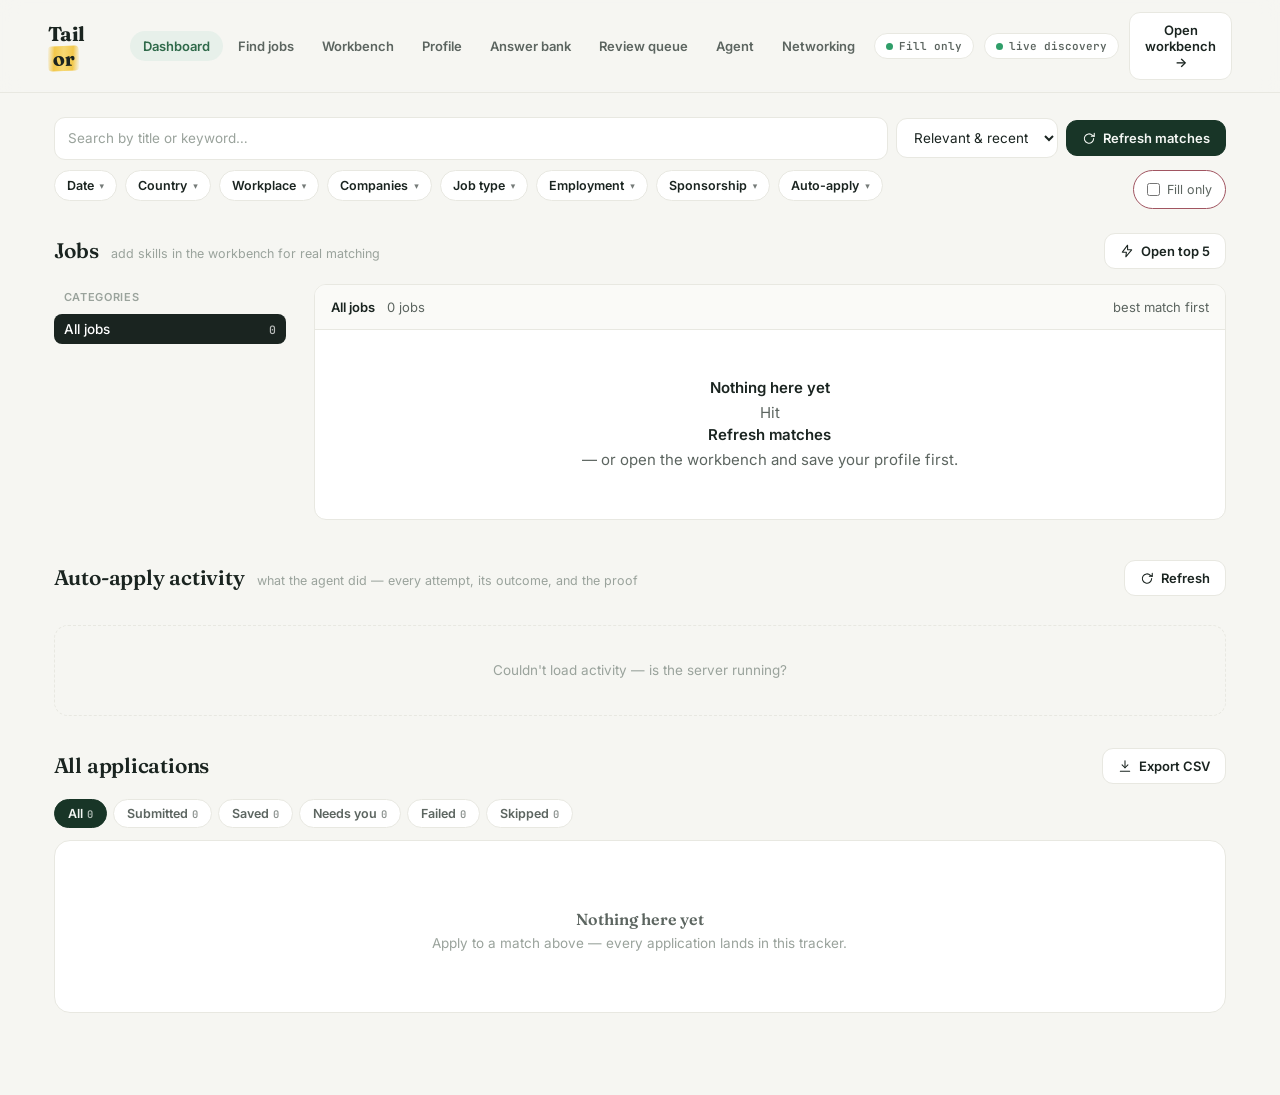
==== dashboard.html @ f0dcb69b "feat(board): domain-segregated job board that leads with your own field Every job is classified into" ====
<!DOCTYPE html>
<html lang="en">
<head>
<meta charset="UTF-8">
<meta name="viewport" content="width=device-width, initial-scale=1.0">
<title>Tailor — dashboard</title>
<link rel="icon" href="[data-uri]">
<link rel="preconnect" href="https://fonts.googleapis.com">
<link href="https://fonts.googleapis.com/css2?family=Fraunces:opsz,wght@9..144,600;9..144,700&family=Inter:wght@400;500;600;700&family=JetBrains+Mono:wght@400;600&display=swap" rel="stylesheet">
<style>
:root{--shell:min(1700px,96vw);
  --bg:#f6f6f2;--card:#ffffff;--ink:#1a2420;--ink-soft:#5c6560;--ink-faint:#9aa39c;
  --line:#e8e8e1;--line-soft:#f0f0ea;
  --green:#16302321;--primary:#183527;--primary-deep:#0f241a;--primary-soft:#e7f0ea;--primary-tint:#2f6a4a;
  --marker:#f2c84b;
  --exc:#1f7a4d;--exc-bg:#ebf5ee;--exc-ring:#2f9e69;
  --str:#2b5b9e;--str-bg:#ebf1f8;--str-ring:#4a7fc0;
  --good:#9a7420;--good-bg:#f7f1e6;--good-ring:#c79a2e;
  --fair:#a15561;--fair-bg:#f7edee;--fair-ring:#c1808c;
}
*{box-sizing:border-box}html,body{margin:0}
body{background:var(--bg);color:var(--ink);font:15px/1.55 "Inter",system-ui,sans-serif;-webkit-font-smoothing:antialiased}
h1,h2,h3{font-family:"Fraunces","Inter",serif;font-weight:600;letter-spacing:-.01em;margin:0}
svg.ic{width:14px;height:14px;stroke:currentColor;fill:none;stroke-width:1.8;stroke-linecap:round;stroke-linejoin:round;flex:0 0 auto;vertical-align:-2px}
.top{position:sticky;top:0;z-index:50;background:rgba(246,246,242,.82);backdrop-filter:blur(10px);border-bottom:1px solid var(--line)}
.top-in{max-width:var(--shell);margin:0 auto;padding:12px 22px;display:flex;align-items:center;gap:14px;flex-wrap:nowrap}
.mark{font:700 20px "Fraunces",serif;letter-spacing:-.02em;color:var(--ink)}
.mark em{font-style:normal;color:#1a2420;padding:0 5px;border-radius:4px;display:inline-block;transform:rotate(-2.4deg);background:linear-gradient(95deg,rgba(242,200,75,0) 0%,var(--marker) 22%,#f6d873 50%,var(--marker) 78%,rgba(242,200,75,0) 100%)}
/* The nav keeps its width; the status pills on the right absorb any squeeze. Without this
   the right-hand cluster compressed the nav until labels broke mid-word ("Find / jobs",
   "Review / queue") on the dashboard, agent and networking views. */
.nav{display:flex;gap:2px;margin-left:10px;flex:0 0 auto}
.nav button{border:none;background:transparent;color:var(--ink-soft);font:600 13px "Inter";padding:7px 13px;border-radius:100px;cursor:pointer;white-space:nowrap}
.nav button.on{background:var(--primary-soft);color:var(--primary-tint)}
.nav button:hover{color:var(--ink)}
.top-right{margin-left:auto;display:flex;gap:10px;align-items:center;flex:0 1 auto;min-width:0;justify-content:flex-end}
.top-right .stat{white-space:nowrap;flex:0 0 auto}
/* below ~1180px drop the informational pills before the nav is allowed to suffer */
@media(max-width:1150px){#planStat,#srcStat{display:none !important}}
@media(max-width:900px){#autoSubmitPill{display:none !important}}
@media(max-width:1000px){.top-right .btn{padding:7px 11px}}
.stat{font:600 11px "JetBrains Mono";color:var(--ink-soft);background:#fff;border:1px solid var(--line);border-radius:100px;padding:5px 11px;display:inline-flex;gap:6px;align-items:center}
.stat.asp{cursor:pointer;transition:all .13s}
.stat.asp:hover{border-color:var(--ink-soft)}
.stat.asp.on{background:#fdecec;border-color:#e2a3a3;color:#b0304a}
.stat.asp.on .dot{background:#d23b57;box-shadow:0 0 0 3px rgba(210,59,87,.18)}
.stat .dot{width:7px;height:7px;border-radius:50%;background:var(--exc-ring)}
.wrap{max-width:var(--shell);margin:0 auto;padding:24px 28px 70px}
.view{display:none}.view.on{display:block;animation:fade .2s ease}
@keyframes fade{from{opacity:0;transform:translateY(4px)}to{opacity:1}}
.filters{display:flex;gap:8px;flex-wrap:wrap;align-items:center;margin-bottom:20px}
.in{background:#fff;border:1px solid var(--line);border-radius:11px;color:var(--ink);font:inherit;font-size:13.5px;padding:10px 13px}
.in::placeholder{color:var(--ink-faint)}
.in:focus{outline:none;border-color:var(--primary-tint);box-shadow:0 0 0 3px rgba(47,106,74,.12)}
.in.search{flex:1;min-width:220px}
.tog{display:inline-flex;gap:7px;align-items:center;cursor:pointer;font-size:12.5px;color:var(--ink-soft);padding:9px 13px;border:1px solid var(--line);border-radius:100px;background:#fff;user-select:none}
.tog input{accent-color:var(--primary-tint);margin:0}
.filters{margin-bottom:10px}
.filters-2{margin-bottom:24px}
.in.fchip{font-size:12.5px;padding:8px 12px;border-radius:100px}
select.in.fchip{cursor:pointer;padding-right:26px}
.btn.fclear{padding:8px 13px;font-size:12.5px;color:var(--ink-faint)}
.btn.fclear:hover{color:var(--fair);border-color:var(--fair)}
.btn{border:1px solid var(--line);background:#fff;color:var(--ink);padding:9px 15px;border-radius:11px;font:600 13px "Inter";cursor:pointer;display:inline-flex;align-items:center;gap:7px;transition:all .13s}
.btn:hover{border-color:var(--ink-faint)}
.btn.accent{background:var(--primary);border-color:var(--primary);color:#f4f7f4}
.btn.accent:hover{background:var(--primary-deep)}
.btn.ghost{background:transparent;border-color:transparent;color:var(--ink-soft)}
.btn:disabled{opacity:.5;cursor:not-allowed}
.sechead{display:flex;align-items:baseline;gap:12px;margin:8px 0 15px}
.sechead h2{font-size:21px}
.sechead .sub{color:var(--ink-faint);font-size:12.5px}
.sechead .right{margin-left:auto;display:flex;gap:8px}
.cards{display:grid;grid-template-columns:repeat(auto-fill,minmax(244px,1fr));gap:13px;margin-bottom:36px}
.jc{border:1px solid var(--line);border-radius:16px;padding:16px;display:flex;flex-direction:column;gap:11px;transition:transform .14s,box-shadow .14s;animation:up .3s ease both}
.jc:hover{transform:translateY(-2px);box-shadow:0 12px 28px rgba(26,36,32,.08)}
@keyframes up{from{opacity:0;transform:translateY(6px)}to{opacity:1}}
.jc.t-exc{background:var(--exc-bg)}.jc.t-str{background:var(--str-bg)}.jc.t-good{background:var(--good-bg)}.jc.t-fair{background:var(--fair-bg)}
.jc .meta{display:flex;align-items:flex-start;gap:7px;font-size:11.5px;color:var(--ink-soft)}
.jc .meta .ring{margin-left:auto}
.qlabel{display:inline-flex;align-items:center;gap:5px;font:600 11px "Inter";padding:3px 9px;border-radius:100px;background:#fff;border:1px solid var(--line)}
.qlabel .qd{width:6px;height:6px;border-radius:50%}
.q-exc{color:var(--exc)}.q-exc .qd{background:var(--exc-ring)}
.q-str{color:var(--str)}.q-str .qd{background:var(--str-ring)}
.q-good{color:var(--good)}.q-good .qd{background:var(--good-ring)}
.q-fair{color:var(--fair)}.q-fair .qd{background:var(--fair-ring)}
.jc .title{display:block;font:700 15.5px "Fraunces",serif;line-height:1.3;min-height:40px;color:var(--ink);text-decoration:none}
.jc a.title:hover{color:var(--primary);text-decoration:underline}
.tags{display:flex;flex-wrap:wrap;gap:5px}
.tag{font-size:10.5px;font-weight:600;padding:2px 8px;border-radius:100px;background:rgba(26,36,32,.06);color:var(--ink-soft)}
.tag.hit{background:rgba(24,53,39,.1);color:var(--primary-tint)}
.tag.rem{background:rgba(43,91,158,.1);color:var(--str)}
.tag.sp-no{background:rgba(161,85,97,.12);color:var(--fair)}
.tag.sp-yes{background:var(--exc-bg);color:var(--exc)}
.tag.ap-auto{background:#e7f3ea;color:#1f7a44;font-weight:700}
.tag.ap-assist{background:#fbeede;color:#9a6a1a;font-weight:700}
.tag.ap-manual{background:var(--line-soft,#f0f0ea);color:var(--ink-faint)}
.jc .jfoot{display:flex;flex-direction:column;gap:10px;margin-top:auto;padding-top:12px;border-top:1px solid rgba(26,36,32,.08)}
.cline{display:flex;align-items:center;gap:8px;min-width:0}
.cline .ava{width:26px;height:26px;border-radius:8px}
.cmeta{font-size:12px;font-weight:500;color:var(--ink-soft);overflow:hidden;text-overflow:ellipsis;white-space:nowrap}
.co{display:flex;align-items:center;gap:7px;font-size:12.5px;font-weight:600;min-width:0}
.co span{overflow:hidden;text-overflow:ellipsis;white-space:nowrap}
.ava{width:24px;height:24px;border-radius:7px;display:grid;place-items:center;font:700 11px "Fraunces",serif;color:#fff;flex:0 0 auto}
.acts{display:flex;gap:7px}
.jact{flex:1;border:1px solid transparent;border-radius:10px;padding:8px 4px;font:600 12.5px "Inter";cursor:pointer;text-align:center;white-space:nowrap;transition:background .13s,border-color .13s,color .13s}
.jact.tailor{background:#fff;border-color:var(--line);color:var(--ink-soft)}
.jact.tailor:hover{border-color:var(--primary-tint);color:var(--primary-tint)}
.jact.auto{background:#fff;border-color:var(--primary-tint);color:var(--primary-tint)}
.jact.auto:hover{background:var(--primary-soft)}
.jact.apply{background:var(--primary);border-color:var(--primary);color:#f4f7f4}
.jact.apply:hover{background:var(--primary-deep)}
.jact.done{background:var(--exc-bg);color:var(--exc);cursor:default}
.pass-link{align-self:center;background:transparent;border:none;color:var(--ink-faint);font:500 11.5px "Inter";cursor:pointer;padding:1px 4px}
.pass-link:hover{color:var(--fair)}
.ring{position:relative;width:54px;height:54px;flex:0 0 auto}
.ring>i{position:absolute;inset:0;border-radius:50%;background:conic-gradient(var(--c) calc(var(--p)*3.6deg),rgba(26,36,32,.1) 0)}
.ring>i::after{content:"";position:absolute;inset:5px;border-radius:50%;background:var(--rc,#fff)}
.ring>b{position:absolute;inset:0;display:flex;flex-direction:column;align-items:center;justify-content:center;line-height:1;font:700 15px "JetBrains Mono";color:var(--ink)}
.ring>b .pc{display:inline-flex;align-items:baseline}
.ring small{font-size:9px;color:var(--ink);margin-left:.5px;font-weight:700}
.ring .mt{font:700 6.5px "Inter";letter-spacing:.08em;color:var(--ink-faint);margin-top:2px}
.tabs{display:flex;gap:6px;flex-wrap:wrap;margin-bottom:12px}
.tab{border:1px solid var(--line);background:#fff;color:var(--ink-soft);border-radius:100px;padding:6px 13px;font:600 12.5px "Inter";cursor:pointer}
.tab .n{font-family:"JetBrains Mono";font-size:10.5px;opacity:.7;margin-left:4px}
.tab.on{background:var(--primary);color:#f4f7f4;border-color:var(--primary)}
.panel{background:#fff;border:1px solid var(--line);border-radius:16px;overflow:hidden}
.tbl{width:100%;border-collapse:collapse;font-size:13.5px}
.tbl th{text-align:left;font:600 10.5px "JetBrains Mono";letter-spacing:.08em;text-transform:uppercase;color:var(--ink-faint);padding:12px 15px;border-bottom:1px solid var(--line)}
.tbl td{padding:12px 15px;border-bottom:1px solid var(--line-soft);vertical-align:middle}
.tbl tr:last-child td{border-bottom:none}
.tbl tr:hover td{background:#fafafa}
.strow{display:inline-flex;align-items:center;gap:6px;font-weight:600;font-size:12.5px}
.strow .d{width:8px;height:8px;border-radius:50%}
.st-submitted{color:var(--exc)}.st-submitted .d{background:var(--exc-ring)}
.st-saved{color:var(--str)}.st-saved .d{background:var(--str-ring)}
.st-skipped{color:var(--ink-faint)}.st-skipped .d{background:var(--ink-faint)}
.st-needs_you{color:var(--good)}.st-needs_you .d{background:var(--good-ring)}
.st-failed{color:var(--fair)}.st-failed .d{background:var(--fair-ring)}
.empty{text-align:center;padding:46px 20px;color:var(--ink-faint)}
.empty .big{font:600 16px "Fraunces",serif;color:var(--ink-soft);margin:10px 0 4px}
.skel{height:158px;border-radius:16px;background:linear-gradient(90deg,#efefe9 25%,#f6f6f0 50%,#efefe9 75%);background-size:200% 100%;animation:shim 1.2s infinite}
@keyframes shim{to{background-position:-200% 0}}
.note{font-size:12px;color:var(--ink-faint);margin:12px 2px 0}
.prog{display:flex;align-items:center;gap:10px;font-size:12.5px;color:var(--ink-soft);margin:-6px 0 18px}
.prog .bar{flex:1;max-width:340px;height:6px;border-radius:100px;background:#e8e8e1;overflow:hidden}
.prog .bar>i{display:block;height:100%;border-radius:100px;background:var(--primary-tint);width:0;transition:width .4s}
.spin{width:13px;height:13px;border:2px solid rgba(26,36,32,.14);border-top-color:var(--primary-tint);border-radius:50%;animation:sp .7s linear infinite;display:inline-block}
@keyframes sp{to{transform:rotate(360deg)}}
a{color:var(--primary-tint)}
.toast{position:fixed;bottom:24px;left:50%;transform:translateX(-50%) translateY(16px);background:var(--primary);color:#f4f7f4;padding:11px 20px;border-radius:100px;font:600 13px "Inter";opacity:0;transition:all .25s;z-index:100;box-shadow:0 10px 30px rgba(24,53,39,.2)}
.toast.show{opacity:1;transform:translateX(-50%)}
.banner{background:var(--primary-soft);border:1px solid #d5e4db;border-radius:14px;padding:13px 16px;font-size:13px;color:#274a37;margin-bottom:18px;display:flex;gap:10px;align-items:flex-start}
/* networking */
.net{display:grid;grid-template-columns:minmax(220px,280px) 1fr;gap:16px}
@media(max-width:760px){.net{grid-template-columns:1fr}}
.net-list{display:flex;flex-direction:column;gap:7px}
.nli{display:flex;align-items:center;gap:10px;padding:11px 13px;border:1px solid var(--line);border-radius:12px;background:#fff;cursor:pointer;transition:border-color .13s}
.nli:hover{border-color:var(--ink-faint)}
.nli.on{border-color:var(--primary-tint);background:var(--primary-soft)}
.nli .nm{font-weight:600;font-size:13.5px}.nli .rl{font-size:11.5px;color:var(--ink-faint)}
.draft{border:1px solid var(--line);border-radius:12px;background:#fff;padding:15px;margin-bottom:13px}
.draft h4{font:600 11px "JetBrains Mono";letter-spacing:.08em;text-transform:uppercase;color:var(--ink-faint);margin:0 0 9px}
.draft textarea{width:100%;border:1px solid var(--line);border-radius:10px;padding:11px 12px;font:inherit;font-size:13.5px;line-height:1.6;color:var(--ink);resize:vertical;min-height:70px;background:#fcfcfa}
.draft textarea:focus{outline:none;border-color:var(--primary-tint)}
.draft .row{display:flex;gap:8px;margin-top:9px;align-items:center}
.charc{font:600 11px "JetBrains Mono";color:var(--ink-faint);margin-left:auto}
@media(max-width:640px){.nav{display:none}}
.rq-badge{display:inline-block;min-width:17px;padding:0 5px;margin-left:6px;border-radius:9px;
  background:var(--accent,#1f6f4f);color:#fff;font:600 11px/17px ui-sans-serif,system-ui;text-align:center}
/* The Add-answers dialog used .modal/.modal-card copied from the workbench, but the
   dashboard never defined them — so it rendered unstyled at the bottom of the page and
   looked like nothing happened. */
.modal{position:fixed;inset:0;z-index:220;display:flex;align-items:center;justify-content:center;
  padding:22px;background:rgba(26,36,32,.42);backdrop-filter:blur(3px)}
.modal-card{background:#fff;border:1px solid var(--line);border-radius:14px;padding:24px 26px;
  width:100%;max-width:640px;max-height:86vh;overflow-y:auto;box-shadow:0 24px 60px rgba(0,0,0,.22)}
.modal-card h3{font:700 19px 'Fraunces',serif;margin:0 0 4px}
.modal-card .in{width:100%;border:1px solid var(--line);border-radius:9px;padding:9px 11px;
  font:400 13.5px "Inter",system-ui,sans-serif;background:#fff}
.modal-card .in:focus{outline:none;border-color:var(--primary,#1f6f4f)}
.trace{display:flex;flex-direction:column;gap:7px;font-size:12.5px}
.trace .tr-row{display:grid;grid-template-columns:190px 1fr;gap:12px;align-items:start}
.trace .tr-row b{color:var(--ink-soft);font-weight:600}
.trace code{display:inline-block;background:rgba(0,0,0,.045);border-radius:5px;padding:2px 6px;margin:0 4px 4px 0;font-size:11.5px}
.trace .tr-more{margin-top:4px}
.trace .tr-more summary{cursor:pointer;color:var(--ink-soft);font-size:12px}
.trace .tr-more pre{white-space:pre-wrap;background:rgba(0,0,0,.04);border-radius:8px;padding:10px;
  font-size:11.5px;max-height:260px;overflow:auto;margin:6px 0 0}
.dtab{width:100%;border-collapse:collapse;margin-top:12px;font-size:12px}
.dtab th{text-align:left;font-weight:600;color:var(--ink-soft);border-bottom:1px solid var(--line);padding:6px 8px}
.dtab td{border-bottom:1px solid var(--line);padding:7px 8px;vertical-align:top}
.dtab tr.src-profile{background:rgba(31,111,79,.05)}
.dtab tr.src-llm{background:rgba(60,110,200,.06)}
.dtab tr.src-unanswered{background:rgba(190,120,20,.07)}
.dtab .req{color:#c0392b;margin-left:3px}
.dtab .sens{margin-left:6px;font-size:10px;background:rgba(190,120,20,.16);border-radius:4px;padding:1px 5px}
.dtab .opts{color:var(--ink-soft);font-size:10.5px;margin-top:3px}
.dtab .srcpill{background:rgba(0,0,0,.06);border-radius:5px;padding:2px 6px;font-size:11px}
.dtab .whycell{color:var(--ink-soft);max-width:340px}
.qb-group{margin:0 0 18px}
.qb-group h4{margin:0 0 8px;font:600 13px "Inter",system-ui;color:var(--ink-soft)}
.qb-row{display:grid;grid-template-columns:1fr 260px;gap:14px;align-items:center;margin:0 0 8px}
.qb-row span{font-size:13px}
@media(max-width:640px){.qb-row{grid-template-columns:1fr}}
.dtab .notland{background:rgba(190,60,40,.13);border-radius:4px;padding:1px 5px;font-size:10px;white-space:nowrap}
.dtab tr.src-profile td .notland{background:rgba(190,60,40,.16)}

/* ── Job board ─────────────────────────────────────────────────────────────── */
.board{display:grid;grid-template-columns:232px 1fr;gap:28px;align-items:start;margin-bottom:40px}
@media(max-width:900px){.board{grid-template-columns:1fr}.rail{position:static}}
.rail{position:sticky;top:78px;display:flex;flex-direction:column;gap:2px}
.rail .rl-h{font:600 11px "Inter";letter-spacing:.06em;text-transform:uppercase;color:var(--ink-faint);padding:6px 10px 8px}
.rail .rl-d{display:flex;align-items:center;gap:8px;width:100%;text-align:left;border:0;background:transparent;
  padding:7px 10px;border-radius:8px;font:500 13.5px "Inter";color:var(--ink);cursor:pointer;transition:background .12s}
.rail .rl-d:hover{background:rgba(0,0,0,.045)}
.rail .rl-d.on{background:var(--ink);color:#fff}
.rail .rl-d .n{margin-left:auto;font:500 11.5px "JetBrains Mono",ui-monospace,monospace;color:var(--ink-faint)}
.rail .rl-d.on .n{color:rgba(255,255,255,.7)}
.rail .rl-d .chev{width:12px;height:12px;opacity:.5;transition:transform .15s}
.rail .rl-d.open .chev{transform:rotate(90deg)}
.rail .rl-subs{display:flex;flex-direction:column;gap:1px;margin:2px 0 6px 14px;padding-left:10px;border-left:1px solid var(--line)}
.rail .rl-s{display:flex;align-items:center;gap:8px;border:0;background:transparent;text-align:left;padding:5px 9px;
  border-radius:7px;font:500 13px "Inter";color:var(--ink-soft);cursor:pointer}
.rail .rl-s:hover{background:rgba(0,0,0,.045);color:var(--ink)}
.rail .rl-s.on{background:var(--primary-soft);color:var(--primary-tint);font-weight:600}
.rail .rl-s .n{margin-left:auto;font:500 11px "JetBrains Mono",ui-monospace,monospace;color:var(--ink-faint)}
.rail .rl-you{border:1px solid var(--line);background:#fff;border-radius:10px;padding:10px 12px;margin:0 0 10px}
.rail .rl-you b{display:block;font:600 13px "Inter"}
.rail .rl-you span{font-size:12px;color:var(--ink-soft)}
.rail .rl-you .pick{margin-top:8px;display:flex;gap:6px}
.feed{display:flex;flex-direction:column;border:1px solid var(--line);border-radius:12px;background:#fff;overflow:hidden}
.feed .fd-h{display:flex;align-items:center;gap:12px;padding:12px 16px;border-bottom:1px solid var(--line);
  font-size:13px;color:var(--ink-soft);background:#fafaf7}
.feed .fd-h b{color:var(--ink);font-weight:600}
.feed .fd-h .right{margin-left:auto;display:flex;gap:8px;align-items:center}
.row{display:grid;grid-template-columns:1fr auto;gap:16px;padding:14px 16px;border-bottom:1px solid var(--line-soft);
  align-items:center;transition:background .12s;animation:up .25s ease both}
.row:last-child{border-bottom:0}
.row:hover{background:#fafaf7}
.row .t{display:flex;flex-direction:column;gap:4px;min-width:0}
.row .t a{font:600 14.5px "Inter";color:var(--ink);text-decoration:none;line-height:1.3;overflow:hidden;text-overflow:ellipsis;white-space:nowrap}
.row .t a:hover{text-decoration:underline}
.row .m{display:flex;align-items:center;gap:8px;font-size:12.5px;color:var(--ink-soft);flex-wrap:wrap}
.row .m .ava{width:18px;height:18px;border-radius:5px;font-size:9px}
.row .m .sep{color:var(--line);margin:0 -2px}
.row .pill{font:500 11px "Inter";padding:2px 7px;border-radius:6px;border:1px solid var(--line);color:var(--ink-soft);background:#fff;white-space:nowrap}
.row .pill.cat{border-color:transparent;background:rgba(0,0,0,.05)}
.row .pill.auto{color:var(--primary-tint);border-color:var(--primary-soft);background:var(--primary-soft)}
.row .pill.hit{background:var(--exc-bg);color:var(--exc);border-color:transparent}
.row .r{display:flex;align-items:center;gap:8px;flex-shrink:0}
.row .sc{font:600 13px "JetBrains Mono",ui-monospace,monospace;min-width:44px;text-align:right}
.row .sc small{font-weight:500;opacity:.55;font-size:10px}
.row .sc.t-exc{color:var(--exc)}.row .sc.t-str{color:var(--str)}.row .sc.t-good{color:var(--good)}.row .sc.t-fair{color:var(--fair)}
.row .acts{display:flex;gap:6px;opacity:.55;transition:opacity .12s}
.row:hover .acts{opacity:1}
.row .acts .jact{padding:6px 10px;border-radius:7px;font:600 12px "Inter";border:1px solid var(--line);background:#fff;cursor:pointer}
.row .acts .jact.apply{background:var(--ink);border-color:var(--ink);color:#fff}
.row .acts .jact.done{background:var(--exc-bg);border-color:transparent;color:var(--exc);cursor:default}
.feed .fd-more{padding:12px;text-align:center;border-top:1px solid var(--line)}
.feed .fd-empty{padding:48px 16px;text-align:center;color:var(--ink-soft)}
.feed .fd-empty b{display:block;font:600 15px "Inter";color:var(--ink);margin-bottom:4px}
</style>
</head>
<body>

<div class="top"><div class="top-in">
  <span class="mark">Tail<em>or</em></span>
  <nav class="nav"></nav>
  <div class="top-right">
    <button class="stat asp" id="autoSubmitPill" onclick="toggleAutoSubmit()" title="Switch between Fill-only and Auto-submit"><span class="dot"></span><span>Fill only</span></button>
    <span class="stat" id="planStat" style="display:none"></span>
    <button class="btn accent" id="upgradeBtn" style="display:none" onclick="upgrade()">Upgrade</button>
    <span class="stat" id="srcStat"><span class="dot"></span><span id="srcTxt">checking…</span></span>
    <button class="btn" onclick="location.href='index.html'">Open workbench →</button>
  </div>
</div></div>

<div class="wrap">
  <!-- ===================== DASHBOARD ===================== -->
  <div class="view on" id="v-dash">
    <div class="filters">
      <input class="in search" id="fQ" placeholder="Search by title or keyword…" onkeydown="if(event.key==='Enter')refresh()">
      <select class="in" id="fSort" onchange="refresh()"><option value="match">Relevant &amp; recent</option><option value="new">Newest</option></select>
      <button class="btn accent" id="btnRefresh" onclick="refresh()"><svg class="ic" viewBox="0 0 24 24"><polyline points="21 4 21 9 16 9"/><path d="M20 13a8 8 0 1 1-2.3-5.7L21 9"/></svg> Refresh matches</button>
    </div>
    <div class="filters filters-2" style="align-items:flex-start">
      <div id="dashFilterBar" style="flex:1"></div>
      <label class="tog live-tog" title="Off = fill the form + screenshot only. On = actually click Submit." style="margin-left:auto;border-color:var(--fair)"><input type="checkbox" id="liveMode" onchange="onLiveToggle()"> <span id="liveTxt">Fill only</span></label>
    </div>
    <div class="prog" id="prog" style="display:none"><span class="spin"></span><div class="bar"><i id="progBar"></i></div><span id="progTxt"></span></div>

    <div class="sechead"><h2>Jobs</h2><span class="sub" id="matchSub">ranked against your résumé</span>
      <div class="right"><button class="btn" onclick="applyTop()" title="Opens the postings so you can apply yourself — nothing is submitted for you"><svg class="ic" viewBox="0 0 24 24"><polygon points="13 2 4 14 11 14 10 22 20 10 13 10 13 2"/></svg> Open top 5</button></div></div>
    <div class="board">
      <aside class="rail" id="rail"></aside>
      <section class="feed" id="feed"><div class="fd-empty">Loading…</div></section>
    </div>
    <div id="cards" style="display:none"></div>

    <style>
    .act-tabs{display:flex;gap:7px;flex-wrap:wrap;margin:2px 0 14px}
    .act-tab{border:1px solid var(--line);background:#fff;color:var(--ink-soft);font:600 12px "Inter";padding:6px 12px;border-radius:100px;cursor:pointer;display:inline-flex;gap:6px;align-items:center}
    .act-tab.on{background:var(--ink);border-color:var(--ink);color:#fff}
    .act-tab .n{font:700 11px "JetBrains Mono";opacity:.7}
    .act-list{display:flex;flex-direction:column;gap:10px}
    .act{display:flex;gap:14px;align-items:flex-start;border:1px solid var(--line);border-radius:14px;padding:14px 16px;background:#fff}
    .act .body{flex:1;min-width:0}
    .act .row1{display:flex;align-items:center;gap:10px;flex-wrap:wrap}
    .act .co{font:700 15px "Fraunces",serif;color:var(--ink);text-decoration:none}
    .act .co:hover{text-decoration:underline}
    .act .sub{color:var(--ink-faint);font-size:12.5px}
    .act .detail{color:var(--ink-soft);font-size:13px;margin-top:5px}
    .act .miss{margin-top:7px;display:flex;flex-wrap:wrap;gap:5px}
    .act .miss .tag{background:#fbeede;color:#9a6a1a}
    .act .acts{margin-top:9px;display:flex;gap:7px;flex-wrap:wrap}
    .act .thumb{width:104px;height:74px;border-radius:9px;border:1px solid var(--line);object-fit:cover;object-position:top;cursor:zoom-in;background:var(--line-soft);flex-shrink:0}
    .bdg{font:700 11px "Inter";padding:3px 10px;border-radius:100px;display:inline-flex;align-items:center;gap:5px;white-space:nowrap}
    .bdg::before{content:"";width:6px;height:6px;border-radius:50%;background:currentColor;opacity:.9}
    .bdg.good{background:#e7f3ea;color:#1f7a44}
    .bdg.info{background:#e8eefb;color:#2a55b8}
    .bdg.warn{background:#fbeede;color:#9a6a1a}
    .bdg.bad{background:#f7e7e9;color:#a1354a}
    .bdg.neutral{background:var(--line-soft);color:var(--ink-soft)}
    .act-empty{border:1px dashed var(--line);border-radius:14px;padding:34px;text-align:center;color:var(--ink-faint);font-size:13.5px}
    .shot-modal{position:fixed;inset:0;z-index:400;display:none;align-items:center;justify-content:center;padding:24px;background:rgba(18,22,20,.72)}
    .shot-modal.on{display:flex}
    .shot-modal img{max-width:100%;max-height:92vh;border-radius:10px;box-shadow:0 20px 60px rgba(0,0,0,.5)}
    .act-detail{margin-top:10px;border-top:1px dashed var(--line);padding-top:10px}
    .dt-wrap{display:flex;flex-direction:column;gap:14px}
    .dt-cols{display:grid;grid-template-columns:1fr 1fr;gap:16px}
    @media(max-width:640px){.dt-cols{grid-template-columns:1fr}}
    .dt-h{font:700 11px "Inter";text-transform:uppercase;letter-spacing:.05em;color:var(--ink-faint);margin-bottom:6px}
    .dt-ev{font-size:12.5px;margin:0 0 6px;position:relative;padding-left:14px}
    .dt-dot{position:absolute;left:0;top:5px;width:7px;height:7px;border-radius:50%;background:var(--ink-soft)}
    .dt-qa{margin:0 0 8px}
    .dt-q{font-size:12px;color:var(--ink-soft);font-weight:600}
    .dt-a{font-size:13px;color:var(--ink);background:var(--line-soft);border-radius:7px;padding:4px 8px;margin-top:2px;white-space:pre-wrap}
    .dt-meta{display:flex;justify-content:space-between;font-size:12.5px;padding:2px 0;border-bottom:1px solid var(--line-soft)}
    </style>
    <div class="sechead"><h2>Auto-apply activity</h2><span class="sub" id="actSub">what the agent did — every attempt, its outcome, and the proof</span>
      <div class="right"><button class="btn" onclick="loadActivity()"><svg class="ic" viewBox="0 0 24 24"><polyline points="21 4 21 9 16 9"/><path d="M20 13a8 8 0 1 1-2.3-5.7L21 9"/></svg> Refresh</button></div></div>
    <div class="act-tabs" id="actTabs"></div>
    <div class="act-list" id="actList"></div>
    <div class="shot-modal" id="shotModal" onclick="this.classList.remove('on')"><img id="shotImg" alt="application screenshot"></div>

    <div class="sechead" style="margin-top:32px"><h2>All applications</h2><span class="sub" id="appSub"></span>
      <div class="right"><button class="btn" onclick="exportCSV()"><svg class="ic" viewBox="0 0 24 24"><path d="M12 3v12"/><polyline points="7 10 12 15 17 10"/><path d="M4 21h16"/></svg> Export CSV</button></div></div>
    <div class="tabs" id="statTabs"></div>
    <div class="panel"><table class="tbl" id="tbl"></table></div>
    <p class="note" id="noteLine"></p>
  </div>

  <!-- ===================== AGENT CONTROL BOARD ===================== -->
  <style>
  .ag-grid{display:grid;grid-template-columns:repeat(auto-fit,minmax(120px,1fr));gap:12px;margin:6px 0 22px}
  .ag-tile{border:1px solid var(--line);border-radius:14px;padding:14px 16px;background:#fff}
  .ag-tile .n{font:800 26px "Fraunces",serif;color:var(--ink);line-height:1}
  .ag-tile .l{font-size:11.5px;color:var(--ink-faint);margin-top:4px;text-transform:uppercase;letter-spacing:.04em}
  .ag-tile.good .n{color:#1f7a44}.ag-tile.info .n{color:#2a55b8}.ag-tile.warn .n{color:#9a6a1a}.ag-tile.bad .n{color:#a1354a}
  .ag-panel{border:1px solid var(--line);border-radius:16px;padding:18px 20px;background:#fff;margin-bottom:20px}
  .ag-panel h3{margin:0 0 4px;font:700 15px "Fraunces",serif}
  .ag-panel .hint{color:var(--ink-faint);font-size:12.5px;margin:0 0 14px}
  .ag-row{display:flex;gap:16px;flex-wrap:wrap;align-items:flex-end}
  .ag-fld{display:flex;flex-direction:column;gap:5px;font-size:12.5px;color:var(--ink-soft)}
  .ag-fld input,.ag-fld select,.ag-fld textarea{border:1px solid var(--line);border-radius:9px;padding:8px 10px;font:inherit;font-size:13px;background:#fff}
  .ag-fld textarea{min-height:80px;resize:vertical;width:100%}
  .ag-seg{display:inline-flex;border:1px solid var(--line);border-radius:100px;overflow:hidden}
  .ag-seg button{border:none;background:#fff;color:var(--ink-soft);font:600 12.5px "Inter";padding:7px 16px;cursor:pointer}
  .ag-seg button.on{background:var(--ink);color:#fff}
  .ag-log{display:flex;flex-direction:column;gap:1px;max-height:420px;overflow:auto;border:1px solid var(--line);border-radius:12px}
  .ag-le{display:flex;gap:10px;align-items:baseline;padding:9px 13px;border-bottom:1px solid var(--line-soft);font-size:12.5px}
  .ag-le:last-child{border-bottom:none}
  .ag-le .t{font-family:"JetBrains Mono";font-size:11px;color:var(--ink-faint);white-space:nowrap}
  .ag-le .co{font-weight:700;color:var(--ink)}
  .ag-le .msg{color:var(--ink-soft);flex:1;min-width:0}
  .ag-panels{display:grid;grid-template-columns:repeat(auto-fill,minmax(330px,1fr));gap:16px;margin-bottom:20px}
  .ag-panels .ag-panel{margin-bottom:0}
  .agr{font-family:"JetBrains Mono";font-size:9.5px;letter-spacing:.05em;text-transform:uppercase;color:var(--ink-faint);background:var(--line-soft,#f0f0ea);padding:1px 6px;border-radius:5px;vertical-align:middle}
  .ag-savebar{position:sticky;bottom:0;background:rgba(246,246,242,.9);backdrop-filter:blur(8px);border-top:1px solid var(--line);padding:14px 0;margin-top:8px;display:flex;align-items:center;gap:12px;z-index:5}
  .agp-item{border:1px solid var(--line);border-radius:11px;margin-bottom:10px;overflow:hidden}
  .agp-head{display:flex;align-items:center;justify-content:space-between;padding:9px 13px;background:var(--card-2,#faf9f4);cursor:pointer}
  .agp-head b{font-size:13px}.agp-head .rt{font-size:11px;color:var(--ink-faint)}
  .agp-body{padding:0 13px 12px}
  .agp-body textarea{width:100%;min-height:110px;border:1px solid var(--line);border-radius:8px;padding:9px 11px;font:inherit;font-size:12.5px;line-height:1.5;resize:vertical;background:#fff}
  .agp-reset{border:none;background:transparent;color:var(--fair,#a1554a);font:600 11px "Inter";cursor:pointer;text-decoration:underline;margin-top:6px}
  </style>
  <div class="view" id="v-agent">
    <div class="sechead"><h2>Agent control board</h2><span class="sub" id="agSub">orchestration · evals · logs · prompts</span>
      <div class="right"><button class="btn" onclick="loadAgent()"><svg class="ic" viewBox="0 0 24 24"><polyline points="21 4 21 9 16 9"/><path d="M20 13a8 8 0 1 1-2.3-5.7L21 9"/></svg> Refresh</button></div></div>

    <div class="ag-grid" id="agEvals"></div>

    <div class="ag-panels" id="agPanels">
      <div class="ag-panel">
        <h3>Run &amp; modes</h3><p class="hint">Whether the agent runs, how much, and who clicks Submit.</p>
        <div class="ag-row">
          <label class="ag-fld" style="flex-direction:row;align-items:center;gap:8px"><input type="checkbox" data-c="modes.enabled"> Auto-apply enabled</label>
          <label class="ag-fld" style="flex-direction:row;align-items:center;gap:8px"><input type="checkbox" data-c="modes.paused"> Pause</label>
        </div>
        <div class="ag-fld" style="margin-top:12px"><span>Mode</span>
          <div class="ag-seg" id="agMode"><button data-m="auto" onclick="agSetMode('auto')">Auto-submit</button><button data-m="review" onclick="agSetMode('review')">Review queue</button></div></div>
        <div class="ag-row" style="margin-top:12px">
          <label class="ag-fld"><span>Min match score</span><input type="number" data-c="modes.min_score" min="0" max="100" style="width:90px"></label>
          <label class="ag-fld"><span>Max per run</span><input type="number" data-c="modes.max_per_run" min="1" max="100" style="width:90px"></label>
          <label class="ag-fld"><span>Daily cap <span class="agr">restart</span></span><input type="number" data-c="modes.daily_cap" min="0" style="width:90px"></label>
        </div>
      </div>

      <div class="ag-panel">
        <h3>Tailoring</h3><p class="hint">The résumé engine. Prompts are edited in the Prompts panel below.</p>
        <div class="ag-fld"><span>Engine <span class="muted">— Workbench runs your full workbench tailoring (richer, slower); Server is the fast built-in.</span></span>
          <div class="ag-seg" id="agEngine"><button data-e="server" onclick="agSetEngine('server')">Server</button><button data-e="workbench" onclick="agSetEngine('workbench')">Workbench</button></div></div>
        <div class="ag-fld" style="margin-top:12px"><span>One-page</span>
          <div class="ag-seg" id="agOnePage"><button data-o="prefer" onclick="agSetOne('prefer')">Prefer</button><button data-o="force" onclick="agSetOne('force')">Force</button></div></div>
        <div class="ag-row" style="margin-top:12px">
          <label class="ag-fld"><span>Bullets per role</span><input type="number" data-c="tailor.bullets_per_role" min="1" max="12" style="width:90px"></label>
          <label class="ag-fld"><span>Creativity (temp)</span><input type="number" data-c="tailor.temp" min="0" max="1" step="0.1" style="width:90px"></label>
        </div>
      </div>

      <div class="ag-panel">
        <h3>Answers</h3><p class="hint">How questions get answered. Sensitive ones always come only from your saved answers.</p>
        <div class="ag-fld"><span>Candidate persona <span class="muted">— frames ambiguous non-sensitive answers</span></span>
          <textarea data-c="answers.persona" placeholder="e.g. International student on F-1/OPT; will require H-1B sponsorship; authorized on OPT."></textarea></div>
        <div class="ag-fld" style="margin-top:12px"><span>Answer guidance <span class="muted">— tone/length for free-text answers (appended to the answer prompt)</span></span>
          <textarea data-c="answers.answer_prompt" placeholder="e.g. Emphasize data-engineering impact and quantified results. Under 60 words. First person."></textarea></div>
        <div class="ag-row" style="margin-top:12px">
          <label class="ag-fld" style="flex-direction:row;align-items:center;gap:8px"><input type="checkbox" data-c="answers.choice_default_both"> Prefer "Both/Any" on location choices</label>
          <label class="ag-fld" style="flex-direction:row;align-items:center;gap:8px"><input type="checkbox" data-c="answers.cover_letter"> Generate cover letter</label>
        </div>
      </div>

      <div class="ag-panel">
        <h3>Execution</h3><p class="hint">The browser worker.</p>
        <div class="ag-row">
          <label class="ag-fld" style="flex-direction:row;align-items:center;gap:8px"><input type="checkbox" data-c="execution.headed"> Visible Chrome <span class="agr">restart</span></label>
          <label class="ag-fld" style="flex-direction:row;align-items:center;gap:8px"><input type="checkbox" data-c="execution.persist"> Warm profile <span class="agr">restart</span></label>
        </div>
        <div class="ag-row" style="margin-top:12px">
          <label class="ag-fld"><span>Per-board gap (s)</span><input type="number" data-c="execution.domain_gap" min="0" style="width:80px"></label>
          <label class="ag-fld"><span>Retries</span><input type="number" data-c="execution.retries" min="0" max="6" style="width:70px"></label>
          <label class="ag-fld"><span>Claim TTL (min)</span><input type="number" data-c="execution.claim_ttl" min="1" style="width:80px"></label>
          <label class="ag-fld"><span>Page timeout (s) <span class="agr">restart</span></span><input type="number" data-c="execution.timeout" min="10" style="width:80px"></label>
          <label class="ag-fld"><span>Apply timeout (s) — whole application</span><input type="number" data-c="execution.apply_timeout" min="60" max="900" style="width:80px"></label>
        </div>
      </div>

      <div class="ag-panel">
        <h3>Sources &amp; match <span class="agr">restart</span></h3><p class="hint">Crawler cadence and how jobs are ranked. Applies on worker restart.</p>
        <div class="ag-row">
          <label class="ag-fld"><span>Refresh (hrs)</span><input type="number" data-c="crawl.refresh_hours" min="1" style="width:80px"></label>
          <label class="ag-fld"><span>Batch/cycle</span><input type="number" data-c="crawl.batch" min="10" style="width:80px"></label>
          <label class="ag-fld"><span>Concurrency</span><input type="number" data-c="crawl.concurrency" min="1" max="32" style="width:80px"></label>
        </div>
        <div class="ag-row" style="margin-top:12px">
          <label class="ag-fld"><span>Skill weight</span><input type="number" data-c="match.skill_weight" min="1" max="30" style="width:80px"></label>
          <label class="ag-fld" style="flex-direction:row;align-items:center;gap:8px"><input type="checkbox" data-c="match.recency_boost"> Recency boost</label>
          <label class="ag-fld"><span>Pool size</span><input type="number" data-c="match.pool" min="60" max="1000" style="width:90px"></label>
        </div>
      </div>

      <div class="ag-panel">
        <h3>Model <span class="agr">restart</span></h3><p class="hint">The brain. Provider/model apply on worker restart.</p>
        <div class="ag-row">
          <label class="ag-fld"><span>Provider</span>
            <select data-c="model.provider"><option value="auto">auto</option><option value="claude">claude</option><option value="gemini">gemini</option><option value="openai">openai</option><option value="custom">custom</option><option value="ollama">ollama</option></select></label>
          <label class="ag-fld"><span>Model</span><input type="text" data-c="model.model" placeholder="(provider default)" style="width:200px"></label>
        </div>
      </div>
    </div>

    <div class="ag-panel">
      <h3>Prompts</h3><p class="hint">Every model prompt the agent uses — edit any, or reset to the default. These drive tailoring and answers (one definition, no duplication).</p>
      <div id="agPrompts"></div>
    </div>

    <div class="ag-savebar"><button class="btn accent" onclick="saveOrch(this)">Save all orchestration</button> <span id="agSaved" class="sub"></span></div>

    <div class="ag-panel">
      <h3>Agent log</h3>
      <p class="hint">Every attempt the agent made, newest first — status, board, and what happened.</p>
      <div class="ag-log" id="agLog"><div class="sub" style="padding:12px">Loading…</div></div>
    </div>
  </div>

  <!-- ===================== NETWORKING ===================== -->
  <div class="view" id="v-net">
    <div class="sechead"><h2>Networking</h2><span class="sub">warm outreach for companies you've applied to</span></div>
    <div class="banner"><svg class="ic" style="margin-top:2px" viewBox="0 0 24 24"><circle cx="12" cy="8" r="4"/><path d="M4 20a8 8 0 0 1 16 0"/></svg>
      <div>Drafts are personalised from your profile and the role. To auto-find the actual hiring contacts (verified emails, LinkedIn), connect a people-data source — otherwise send these to contacts you find yourself.</div></div>
    <div class="net">
      <div class="net-list" id="netList"></div>
      <div id="netDetail"></div>
    </div>
  </div>
</div>

<div class="toast" id="toast"></div>

<script src="filters.js"></script>
<script>
const $=id=>document.getElementById(id);
const esc=s=>String(s??"").replace(/[&<>"']/g,c=>({"&":"&amp;","<":"&lt;",">":"&gt;",'"':"&quot;","'":"&#39;"}[c]));
const AVA=["#2f6a4a","#2b5b9e","#b06a3a","#7a5aa8","#3a7d7d","#a54a68","#4a7a3a","#9a7420","#3f6ea8","#6a4fa0"];
const avaCol=s=>{let h=5381;for(const c of(s||"?"))h=((h<<5)+h+c.charCodeAt(0))>>>0;return AVA[h%AVA.length];};
const initials=s=>{const p=(s||"").replace(/[^a-z0-9 ]/gi," ").trim().split(/\s+/);return((p[0]||"?")[0]+(p[1]?p[1][0]:"")).toUpperCase();};
function toast(m){const t=$("toast");t.textContent=m;t.classList.add("show");clearTimeout(t._h);t._h=setTimeout(()=>t.classList.remove("show"),2600);}
function ago(d){if(!d)return"";let t=Date.parse(String(d).includes("T")?d:d+"T00:00:00Z");if(isNaN(t))return"";const mins=Math.floor((Date.now()-t)/6e4);if(mins<1)return"just now";if(mins<60)return mins+"m ago";const hrs=Math.floor(mins/60);if(hrs<24)return hrs+"h ago";const days=Math.floor(hrs/24);return days===1?"a day ago":days<30?days+" days ago":Math.floor(days/30)+"mo ago";}

/* match-quality tiers */
function tier(n){return n>=65?["exc","Excellent match"]:n>=50?["str","Strong match"]:n>=35?["good","Good match"]:["fair","Fair match"];}
const RING={exc:"var(--exc-ring)",str:"var(--str-ring)",good:"var(--good-ring)",fair:"var(--fair-ring)"};
const RINGBG={exc:"var(--exc-bg)",str:"var(--str-bg)",good:"var(--good-bg)",fair:"var(--fair-bg)"};

function profile(){
  try{const d=JSON.parse(localStorage.getItem("tailor_ollama")||"{}");const s=d.state||{};
    return{name:s.name||"there",title:s.title||"engineer",skills:(s.skills||"").split(/[,\n]/).map(x=>x.trim()).filter(Boolean),
      targets:((s.memory&&s.memory.targets)||"")};}catch(e){return{name:"there",title:"engineer",skills:[],targets:""};}
}
function roleTerms(){const p=profile();const stop=new Set(["senior","junior","staff","lead","principal","and","the","for","with","remote","product","focused","team","teams"]);
  const w=[];(p.title+" , "+p.targets).toLowerCase().split(/[^a-z0-9+#.]+/).forEach(x=>{if(x.length>=3&&!stop.has(x)&&!w.includes(x))w.push(x);});
  return w.length?w.slice(0,6):["software","engineer","developer"];}
function scoreJob(j,skills){const hay=((j.title||"")+" "+(j.desc||j.description||"")).toLowerCase();
  let hit=0;for(const s of skills)if(s.length>=2&&hay.includes(s.toLowerCase()))hit++;
  let sc=Math.min(92,hit*13);if(/\b(assistant|recruiter|coordinator|counsel|attorney|accountant|payroll|receptionist)\b/i.test(j.title||""))sc=Math.min(sc,18);
  return Math.max(5,sc);}

let STATE={};try{STATE=JSON.parse(localStorage.getItem("tailor_dash_state")||"{}");}catch(e){}
function setState(url,st,job,extra){STATE[url]=Object.assign({status:st,at:new Date().toISOString().slice(0,16).replace("T"," "),title:job.title,company:job.company||job.company_slug||"",role:job.title,jobId:job.id||null},STATE[url]&&STATE[url].resume_html?{resume_html:STATE[url].resume_html}:{},extra||{});
  localStorage.setItem("tailor_dash_state",JSON.stringify(STATE));
  if(DB&&job.id)fetch("/api/jobs/state",{method:"POST",headers:{"Content-Type":"application/json"},body:JSON.stringify({job_id:job.id,status:st==="submitted"?"applied":st==="skipped"?"dismissed":"saved"})}).catch(()=>{});}

let JOBS=[],DB=false,STAB="all",_running=false;
let LAST_FACETS={};const BOARD={cat:null,sub:null,page:0,init:false,total:0,more:false};
async function refresh(){
  if(_running)return;_running=true;$("btnRefresh").disabled=true;
  $("cards").innerHTML='<div class="skel"></div><div class="skel"></div><div class="skel"></div><div class="skel"></div><div class="skel"></div>';
  try{
    const p=window.TailorFilters?TailorFilters.buildParams():new URLSearchParams();
    const q=($("fQ").value||"").trim();if(q)p.set("q",q);
    p.set("sort",($("fSort")&&$("fSort").value==="new")?"new":"relevant");
    if(BOARD.cat)p.set("category",BOARD.cat);
    if(BOARD.sub)p.set("sub",BOARD.sub);
    if(BOARD.page)p.set("page",String(BOARD.page));
    let r=await fetch("/api/jobs?"+p.toString(),{headers:authHeaders()}).then(x=>x.json()).catch(()=>({ok:false}));
    if(r.ok){DB=true;$("srcTxt").textContent="job index · live";
      const got=(r.jobs||[]).map(j=>({...j,company:j.company_slug,desc:j.description}));
      JOBS=BOARD.page>0?JOBS.concat(got):got;
      LAST_FACETS=r.facets||{};BOARD.total=r.count||0;BOARD.more=!!r.has_more;
      if(window.TailorFilters&&r.facets)TailorFilters.setFacets({countries:r.facets.countries||[],companies:r.facets.companies||[]});
      /* First load: lead with YOUR domain. The server classifies your profile the same way
         it classifies jobs, so an AI engineer opens on Engineering › AI / ML — not on
         whatever happened to be crawled most recently. */
      if(!BOARD.init){BOARD.init=true;
        if(!BOARD.cat&&r.facets&&r.facets.my_domain&&(r.facets.categories||{})[r.facets.my_domain]){
          BOARD.cat=r.facets.my_domain;BOARD.sub=null;_running=false;return refresh();}}}
    else{DB=false;$("srcTxt").textContent="live discovery";await discover(q);}
  }finally{_running=false;$("btnRefresh").disabled=false;$("prog").style.display="none";renderAll();}
}
/* ---- auth (share the workbench's magic-link session) ---- */
function authHeaders(){try{const s=JSON.parse(localStorage.getItem("tsenta_session")||"null");return s&&s.access_token?{"Authorization":"Bearer "+s.access_token}:{};}catch(e){return {};}}
/* ---- Auto-apply activity: the agent's work, made visible ---- */
let ACT=[],ACT_TAB="all";
const ACT_TABS=[["all","All"],["awaiting_review","Review queue"],["needs_you","Needs you"],["blocked_captcha","Captcha"],["submitted_unconfirmed","Sent"],["confirmed","Applied"],["failed_transient","Retrying"],["failed_permanent","Failed"]];
const ACT_LABELS={queued:"In queue",filling:"Agent working",needs_you:"Needs your answer",blocked_captcha:"Captcha",submitted_unconfirmed:"Sent — confirming",confirmed:"Applied",failed_transient:"Retrying",failed_permanent:"Couldn't apply",awaiting_review:"Ready to submit",draft:"Draft"};window.ACT_LABELS=ACT_LABELS;
/* one-time: push applies previously tracked only in this browser up to the server,
   so they appear in the Activity view (with their résumé if we captured one). */
async function syncLocalToServer(){
  try{if(localStorage.getItem("tailor_synced_v1")==="1")return;}catch(e){}
  const pending=Object.entries(STATE).filter(([,s])=>s.status==="submitted"&&s.jobId);
  await Promise.all(pending.map(([url,s])=>trackServer({id:s.jobId,url,title:s.title,company:s.company},
    "submitted_unconfirmed", s.resume_html||resumeHtml())));
  try{localStorage.setItem("tailor_synced_v1","1");}catch(e){}
}
async function loadActivity(){
  const list=$("actList");if(list&&!ACT.length)list.innerHTML='<div class="skel"></div><div class="skel"></div>';
  let d;try{d=await fetch("/api/applications",{headers:authHeaders()}).then(x=>x.json());}catch(e){d={ok:false};}
  if(!d||!d.ok){
    if(list)list.innerHTML='<div class="act-empty">'+((d&&d.status==="no_db")?"Connect Supabase to track agent activity.":"Couldn't load activity — is the server running?")+'</div>';
    $("actTabs").innerHTML="";return;
  }
  ACT=d.applications||[];window._actCounts=d.counts||{};renderActivity();
  if(window.refreshRqBadge)refreshRqBadge();
}
function renderActivity(){
  const c=window._actCounts||{},total=ACT.length;
  $("actTabs").innerHTML=ACT_TABS.map(([k,l])=>{const n=k==="all"?total:(c[k]||0);return `<button class="act-tab${ACT_TAB===k?" on":""}" onclick="ACT_TAB='${k}';renderActivity()">${l}<span class="n">${n}</span></button>`;}).join("");
  const rows=ACT.filter(a=>ACT_TAB==="all"||a.status===ACT_TAB);
  const list=$("actList");if(!list)return;
  if(!rows.length){list.innerHTML='<div class="act-empty">'+(total?"Nothing in this bucket.":"No applications yet. Turn on auto-apply in the workbench, or use Auto on a job above — every attempt shows here with its outcome and a screenshot.")+'</div>';return;}
  list.innerHTML=rows.map(a=>{
    const when=a.at?ago(a.at):"";
    const thumb=a.has_shot?`<img class="thumb" data-shot="${a.job_id}" onclick="openShot(${a.job_id})" title="What the agent saw — click to enlarge">`:"";
    const miss=(a.unfilled&&a.unfilled.length)?`<div class="miss">${a.unfilled.map(m=>`<span class="tag">${esc(m)}</span>`).join("")}</div>`:"";
    const acts=activityActions(a);
    return `<div class="act">
      <div class="body">
        <div class="row1">
          ${a.url?`<a class="co" href="${esc(a.url)}" target="_blank" rel="noopener">${esc(a.company||a.title)}</a>`:`<span class="co">${esc(a.company||a.title)}</span>`}
          <span class="bdg ${a.tone}">${esc(a.label)}</span>
          <span class="sub">${esc(a.title)}${when?" · "+when:""}${a.attempts>1?" · try "+a.attempts:""}${a.backend?" · "+esc(a.backend):""}</span>
        </div>
        ${a.detail?`<div class="detail">${esc(a.detail)}</div>`:""}
        ${miss}
        <div class="acts">${acts||""}<button class="btn ghost" style="padding:6px 10px" onclick="toggleDetail(${a.job_id},this)">Details ▾</button></div>
        <div class="act-detail" id="det-${a.job_id}" style="display:none"></div>
      </div>
      ${thumb}
    </div>`;
  }).join("");
  hydrateShots();
}
/* in-depth per-application detail: timeline, every answer, filled fields, timestamps */
async function toggleDetail(jobId,btn){
  const box=document.getElementById("det-"+jobId);if(!box)return;
  if(box.style.display!=="none"){box.style.display="none";if(btn)btn.textContent="Details ▾";return;}
  if(btn)btn.textContent="Details ▴";box.style.display="block";
  if(box.dataset.loaded){return;}
  box.innerHTML='<div class="sub" style="padding:6px 0">Loading…</div>';
  let d;try{d=await fetch("/api/application?job="+jobId,{headers:authHeaders()}).then(x=>x.json());}catch(e){d=null;}
  if(!d||!d.ok){box.innerHTML='<div class="sub">Couldn\'t load details.</div>';return;}
  box.dataset.loaded="1";box.innerHTML=renderDetail(d);
}
function fmtTs(t){if(!t)return"";try{return new Date(t.includes("T")?t:t+"T00:00:00Z").toLocaleString();}catch(e){return t;}}
function renderDetail(d){
  const tl=(d.events||[]).slice().reverse().map(e=>{const lab=(window.ACT_LABELS&&ACT_LABELS[e.status])||e.status;return `<div class="dt-ev"><span class="dt-dot"></span><b>${esc(lab)}</b><span class="sub"> · ${fmtTs(e.at)}${e.backend?" · "+esc(e.backend):""}</span>${e.detail?`<div class="sub" style="margin-left:14px">${esc(e.detail)}</div>`:""}</div>`;}).join("")||'<div class="sub">No timeline yet.</div>';
  const ans=(d.answers||[]).map(x=>`<div class="dt-qa"><div class="dt-q">${esc(x.q)}</div><div class="dt-a">${esc(x.a)}</div></div>`).join("")||'<div class="sub">No custom answers recorded.</div>';
  const filled=(d.filled||[]).concat(d.submitted_fields||[]).filter(Boolean);
  const meta=[["Backend",d.backend],["Attempts",d.attempts],["Created",fmtTs(d.created_at)],["Submitted",fmtTs(d.submitted_at)],["Confirmed",fmtTs(d.confirmed_at)+(d.confirmed_via?" ("+d.confirmed_via+")":"")],["Next retry",fmtTs(d.next_retry_at)]].filter(r=>r[1]&&String(r[1]).trim());
  return `<div class="dt-wrap">
    <div class="dt-sec"><div class="dt-h">Timeline</div>${tl}</div>
    <div class="dt-cols">
      <div class="dt-sec"><div class="dt-h">Answers submitted</div>${ans}</div>
      ${d.trace&&Object.keys(d.trace).length?`
      <div class="dt-sec"><div class="dt-h">How the agent decided</div>
        <div class="trace">
          <div class="tr-row"><b>Board agent</b><span>${esc(d.trace.agent||"—")}</span></div>
          <div class="tr-row"><b>Your data it used</b><span>${Object.entries(d.trace.profile_facts||{}).map(([k,v])=>`<code>${esc(k)}=${esc(String(v).slice(0,42))}</code>`).join(" ")||"—"}</span></div>
          <div class="tr-row"><b>Fields read from the form</b><span>${(d.trace.fields_read||[]).map(f=>`<code title="${esc(f.options&&f.options.length?f.options.join(' | '):'')}">${esc(f.label.slice(0,44))} · ${esc(f.type)}${f.required?" · required":""}${f.sensitive?" · sensitive":""}</code>`).join(" ")||"—"}</span></div>
          <div class="tr-row"><b>Answered from your profile</b><span>${Object.entries(d.trace.answered_from_profile||{}).map(([k,v])=>`<code>${esc(k.split(":").slice(1).join(":").slice(0,34))} → ${esc(String(v.answer||"").slice(0,30))}</code>`).join(" ")||"—"}</span></div>
          <div class="tr-row"><b>Sent to the model</b><span>${(d.trace.sent_to_model||[]).map(q=>`<code>${esc(q.slice(0,60))}</code>`).join(" ")||("none — "+esc(d.trace.why_no_model_call||"nothing needed answering"))}</span></div>
          <div class="tr-row"><b>Withheld (yours to answer)</b><span>${((d.trace.withheld_sensitive||[]).concat(d.trace.left_to_human||[])).map(q=>`<code>${esc(q.slice(0,50))}</code>`).join(" ")||"—"}</span></div>
          ${d.trace.llm&&d.trace.llm.system_prompt?`
          <details class="tr-more"><summary>System prompt · ${esc(d.trace.llm.provider||"model")} · ${esc(d.trace.llm.prompt_source||"")} · ${(d.trace.llm.system_prompt||"").length} chars</summary><pre>${esc(d.trace.llm.system_prompt)}</pre></details>
          <details class="tr-more"><summary>What it was given</summary><pre>${esc(d.trace.llm.context||"")}</pre></details>
          <details class="tr-more"><summary>Raw model response</summary><pre>${esc(d.trace.llm.raw_response||"(none)")}</pre></details>`:''}
        </div>
        ${(d.trace.decisions||[]).length?`
        <table class="dtab">
          <thead><tr><th>Question</th><th>Type</th><th>Answer</th><th>From</th><th>Why</th></tr></thead>
          <tbody>${d.trace.decisions.map(x=>`<tr class="src-${esc(x.source)}">
            <td>${esc(x.label)}${x.required?'<span class="req">*</span>':''}${x.sensitive?'<span class="sens">sensitive</span>':''}
                ${(x.options||[]).length?`<div class="opts">options: ${x.options.map(o=>esc(String(o).slice(0,26))).join(" · ")}</div>`:''}</td>
            <td><code>${esc(x.type)}</code></td>
            <td>${x.answer?esc(String(x.answer).slice(0,60)):'<i>—</i>'}${x.answer&&x.filled===false?' <span class="notland">not accepted</span>':''}</td>
            <td><span class="srcpill">${esc(x.source)}</span></td>
            <td class="whycell">${esc(x.why||"")}</td></tr>`).join("")}</tbody>
        </table>`:''}
      </div>` : ''}
      <div class="dt-sec"><div class="dt-h">Fields filled</div>${filled.length?filled.map(f=>`<span class="tag">${esc(f)}</span>`).join(" "):'<div class="sub">—</div>'}
        <div class="dt-h" style="margin-top:12px">Record</div>${meta.map(r=>`<div class="dt-meta"><span class="sub">${r[0]}</span><span>${esc(String(r[1]))}</span></div>`).join("")}</div>
    </div></div>`;
}
/* fetch screenshots WITH the auth header (never the token in a URL) → blob URLs */
const _shotCache={};
async function fetchShot(jobId){
  if(_shotCache[jobId])return _shotCache[jobId];
  const r=await fetch("/api/shot?job="+jobId,{headers:authHeaders()});
  if(!r.ok)throw new Error("no shot");
  const url=URL.createObjectURL(await r.blob());_shotCache[jobId]=url;return url;
}
function hydrateShots(){document.querySelectorAll("#actList img[data-shot]").forEach(img=>{
  const id=img.getAttribute("data-shot");if(img.src)return;
  fetchShot(id).then(u=>{img.src=u;}).catch(()=>{img.style.display="none";});
});}
function activityActions(a){
  const open=a.url?`<a class="btn ghost" style="padding:6px 11px" href="${esc(a.url)}" target="_blank" rel="noopener">Open form ↗</a>`:"";
  const rz=a.has_resume?`<button class="btn ghost" style="padding:6px 11px" onclick="viewActivityResume(${a.job_id})" title="The exact résumé saved for this application">📄 résumé</button>`:"";
  const pdf=`<a class="btn" style="padding:6px 11px" href="/api/resume-pdf?job=${encodeURIComponent(a.job_id)}" title="The exact PDF the agent attached — download it to apply by hand">résumé PDF ↓</a>`;
  /* "Add answers" was gated on status==="needs_you", so a prepared application (status
     "draft" / Not applied yet) listed its unanswered questions with no way to answer them.
     The button belongs wherever there ARE questions, whatever the status. */
  const qs = (a.unfilled_q&&a.unfilled_q.length) ? a.unfilled_q : (a.unfilled||[]);
  const ans = qs.length ? `<button class="btn" style="padding:6px 11px" onclick='openAnswers(${JSON.stringify(String(a.job_id))},${JSON.stringify(JSON.stringify(qs))},${JSON.stringify(String(a.url||""))})' title="Answer what the agent couldn't, and it will reuse your answers everywhere">Add answers</button>` : "";
  if(a.status==="awaiting_review")return `<button class="btn accent" style="padding:6px 11px" onclick="submitReviewed(${a.job_id},this)" title="Send this prepared application now">Submit ↗</button>`+rz+open;
  if(a.status==="blocked_captcha")return `<a class="btn accent" style="padding:6px 11px" href="${esc(a.url)}" target="_blank" rel="noopener">Solve captcha ↗</a>`+ans+pdf+rz+open;
  if(a.status==="needs_you")return `<button class="btn" style="padding:6px 11px" onclick='openAnswers(${JSON.stringify(String(a.job_id))},${JSON.stringify(JSON.stringify(a.unfilled_q&&a.unfilled_q.length?a.unfilled_q:(a.unfilled||[])))})' title="Answer what the agent couldn't, and it will reuse your answers everywhere">Add answers</button>`+pdf+rz+open;
  if(a.status==="submitted_unconfirmed")return `<button class="btn" style="padding:6px 11px" onclick="markApplied(${a.job_id})" title="Confirm you received an application acknowledgement">Mark applied ✓</button>`+ans+rz+open;
  return ans+(qs.length?pdf:"")+rz+open;   // prepared / draft rows get them too
}
async function submitReviewed(jobId,btn){
  if(btn){btn.disabled=true;btn.textContent="Submitting…";}
  let r;try{r=await fetch("/api/apply-submit",{method:"POST",headers:{"Content-Type":"application/json",...authHeaders()},body:JSON.stringify({job_id:jobId})}).then(x=>x.json());}catch(e){r={ok:false};}
  if(r&&r.ok){toast("Submitted ✓");loadActivity();}
  else{if(btn){btn.disabled=false;btn.textContent="Submit ↗";}toast((r&&r.detail)||"Couldn't submit — try Open form");}
}
async function markApplied(jobId){
  try{const r=await fetch("/api/confirm",{method:"POST",headers:{"Content-Type":"application/json",...authHeaders()},body:JSON.stringify({job_id:jobId})}).then(x=>x.json());
    if(r&&r.ok){toast("Marked as applied ✓");loadActivity();}else toast("Couldn't update");}catch(e){toast("Couldn't reach server");}
}
async function viewActivityResume(jobId){
  let d;try{d=await fetch("/api/application-resume?job="+jobId,{headers:authHeaders()}).then(x=>x.json());}catch(e){d=null;}
  if(!d||!d.ok||!d.resume_html)return toast("No saved résumé for this one");
  let m=$("resumeModal");
  if(!m){m=document.createElement("div");m.id="resumeModal";m.className="shot-modal";m.onclick=e=>{if(e.target===m)m.classList.remove("on");};document.body.appendChild(m);}
  m.innerHTML=`<div style="max-width:820px;width:100%;max-height:90vh;overflow:auto;background:#fff;border-radius:14px;padding:26px">${d.resume_html}</div>`;
  m.classList.add("on");
}
async function openShot(jobId){
  const m=$("shotModal"),img=$("shotImg");if(!m||!img)return;
  try{img.src=await fetchShot(jobId);m.classList.add("on");}catch(e){toast("Screenshot unavailable");}
}
async function discover(q){const skills=profile().skills;
  const terms=q?q.toLowerCase().split(/[,\s]+/).filter(w=>w.length>=3):roleTerms();
  $("prog").style.display="flex";JOBS=[];let offset=0;const B=5;
  for(let b=0;b<B;b++){let d;try{d=await fetch(`/api/discover?q=${encodeURIComponent(terms.join(","))}&offset=${offset}&batch=50`).then(x=>x.json());}catch(e){break;}
    if(!d||!d.ok)break;(d.matches||[]).forEach(m=>{if(!JOBS.some(j=>j.url===m.url))JOBS.push({...m,score:scoreJob(m,skills)});});
    $("progBar").style.width=Math.round((b+1)/B*100)+"%";$("progTxt").textContent=`Scanned ${offset+d.scanned} career pages · ${JOBS.length} matches`;renderCards();
    if(d.next==null)break;offset=d.next;}
}
function fval(id){const el=$(id);return el?el.value:"";}
function visible(){let l=JOBS.slice();const S=(window.TailorFilters&&TailorFilters.state)||{};
  const q=($("fQ").value||"").trim().toLowerCase();
  if(q)l=l.filter(j=>((j.title||"")+" "+(j.company||"")).toLowerCase().includes(q));
  const cos=(S.companies||[]).map(c=>c.toLowerCase());
  if(cos.length)l=l.filter(j=>cos.includes((j.company||"").toLowerCase()));
  const wp=S.workplace||[];
  if(wp.includes("Remote")&&!wp.includes("On-site"))l=l.filter(j=>j.remote);
  else if(wp.includes("On-site")&&!wp.includes("Remote"))l=l.filter(j=>!j.remote);
  if(S.sponsor==="yes")l=l.filter(j=>(j.sponsor||j.sponsorship)==="yes");
  else if(S.sponsor==="hide")l=l.filter(j=>(j.sponsor||j.sponsorship)!=="no");
  if(S.mins){const mm=+S.mins;l=l.filter(j=>{const dt=Date.parse(String(j.date||j.posted_at||"")+"T00:00:00Z");return !isNaN(dt)&&(Date.now()-dt)/6e4<=mm;});}
  l=l.filter(j=>!STATE[j.url]||STATE[j.url].status==="saved");
  if($("fSort").value==="new")l.sort((a,b)=>String(b.date||b.posted_at||"").localeCompare(String(a.date||a.posted_at||""))||b.score-a.score);
  else l.sort((a,b)=>b.score-a.score);return l;}
function clearFilters(){if($("fQ"))$("fQ").value="";if(window.TailorFilters)TailorFilters.clearAll();else refresh();}
function renderAll(){renderCards();renderTable();if($("v-net").classList.contains("on"))renderNet();}
function applyBadge(a){
  if(a==="auto")return '<span class="tag ap-auto" title="The agent can complete this application end-to-end">⚡ Auto-apply</span>';
  if(a==="assisted")return '<span class="tag ap-assist" title="The agent fills everything; you solve a captcha and submit">Assisted</span>';
  if(a==="manual")return '<span class="tag ap-manual" title="Unsupported / account-required — apply yourself">Manual</span>';
  return "";
}
function boardGo(cat,sub){BOARD.cat=cat||null;BOARD.sub=sub||null;BOARD.page=0;refresh();}
function boardMore(){BOARD.page+=1;refresh();}
function renderRail(){
  const tree=(LAST_FACETS.categories)||{};const mine=LAST_FACETS.my_domain,mysub=LAST_FACETS.my_sub;
  const names=Object.keys(tree).sort((a,b)=>{
    if(a===mine)return -1;if(b===mine)return 1;
    if(a==="Other")return 1;if(b==="Other")return -1;
    return (tree[b].count||0)-(tree[a].count||0);});
  const total=names.reduce((n,k)=>n+(tree[k].count||0),0);
  let h="";
  if(mine&&tree[mine]){
    h+=`<div class="rl-you"><b>For you</b><span>${esc(mine)}${mysub?" › "+esc(mysub):""} — from your profile</span>
      <div class="pick"><button class="btn" style="padding:5px 10px;font-size:12px" data-cat="${esc(mine)}"${mysub?` data-sub="${esc(mysub)}"`:""} onclick="boardGo(this.dataset.cat,this.dataset.sub)">Show mine</button>
      <button class="btn ghost" style="padding:5px 10px;font-size:12px" onclick="boardGo(null,null)">Everything</button></div></div>`;}
  h+=`<div class="rl-h">Categories</div>`;
  h+=`<button class="rl-d${!BOARD.cat?" on":""}" onclick="boardGo(null,null)"><span>All jobs</span><span class="n">${total}</span></button>`;
  for(const d of names){
    const node=tree[d];const open=(BOARD.cat===d)||(d===mine&&!BOARD.cat);
    h+=`<button class="rl-d${BOARD.cat===d&&!BOARD.sub?" on":""}${open?" open":""}" data-cat="${esc(d)}" onclick="boardGo(this.dataset.cat,null)">
          <svg class="chev" viewBox="0 0 24 24" fill="none" stroke="currentColor" stroke-width="2.5"><polyline points="9 6 15 12 9 18"/></svg>
          <span>${esc(d)}</span><span class="n">${node.count||0}</span></button>`;
    if(open){
      const subs=Object.entries(node.subs||{}).sort((a,b)=>b[1]-a[1]);
      if(subs.length>1)h+=`<div class="rl-subs">`+subs.map(([sname,n])=>
        `<button class="rl-s${BOARD.cat===d&&BOARD.sub===sname?" on":""}" data-cat="${esc(d)}" data-sub="${esc(sname)}" onclick="boardGo(this.dataset.cat,this.dataset.sub)"><span>${esc(sname)}</span><span class="n">${n}</span></button>`).join("")+`</div>`;}
  }
  $("rail").innerHTML=h;
}
function renderCards(){
  renderRail();
  const p=profile();$("matchSub").textContent=p.skills.length?`ranked against your ${p.skills.length} résumé skills`:"add skills in the workbench for real matching";
  const l=visible();
  const where=BOARD.cat?`<b>${esc(BOARD.cat)}${BOARD.sub?" › "+esc(BOARD.sub):""}</b>`:"<b>All jobs</b>";
  let h=`<div class="fd-h">${where}<span>${BOARD.total} ${BOARD.total===1?"job":"jobs"}</span>
    <div class="right"><span>${$("fSort")&&$("fSort").value==="new"?"newest first":"best match first"}</span></div></div>`;
  if(!l.length){
    h+=`<div class="fd-empty"><b>Nothing here yet</b>${BOARD.cat?"Try another category, or clear the filters above.":"Hit <b>Refresh matches</b> — or open the workbench and save your profile first."}</div>`;
    $("feed").innerHTML=h;return;}
  h+=l.map(j=>{
    const [tc,tl]=tier(j.score);const sp=(j.sponsor||j.sponsorship);
    const hay=((j.title||"")+" "+(j.desc||"")).toLowerCase();const hits=p.skills.filter(s=>hay.includes(s.toLowerCase())).slice(0,3);
    const st=STATE[j.url];const when=ago(j.date||j.posted_at);
    return `<div class="row">
      <div class="t">
        <a href="${esc(j.url)}" target="_blank" rel="noopener" title="${esc(j.title)}">${esc(j.title)}</a>
        <div class="m"><span class="ava" style="background:${avaCol(j.company)}">${esc(initials(j.company))}</span>
          <span>${esc(j.company||"")}</span>${j.location?`<span class="sep">·</span><span>${esc(j.location)}</span>`:""}${when?`<span class="sep">·</span><span>${when}</span>`:""}
          ${j.subcategory&&j.subcategory!=="Other"?`<span class="pill cat">${esc(j.subcategory)}</span>`:""}
          ${j.applyability==="auto"?`<span class="pill auto">⚡ auto-apply</span>`:""}
          ${j.remote?`<span class="pill">remote</span>`:""}${sp==="no"?`<span class="pill">no sponsorship</span>`:sp==="yes"?`<span class="pill">sponsors</span>`:""}
          ${hits.map(x=>`<span class="pill hit">${esc(x)}</span>`).join("")}</div>
      </div>
      <div class="r">
        <span class="sc t-${tc}" title="${tl}">${j.score}<small>%</small></span>
        <div class="acts">
          <button class="jact" onclick="tailorJob('${esc(j.url)}')" title="Tailor your résumé to this role">Tailor</button>
          <button class="jact" onclick="autoApply('${esc(j.url)}',this)" title="Have the agent fill the application">⚡ Auto</button>
          ${st&&st.status==="submitted"?'<button class="jact done">✓ Applied</button>':`<button class="jact apply" onclick="applyJob('${esc(j.url)}')" title="Open the posting and track it">Apply</button>`}
        </div>
      </div></div>`;}).join("");
  if(BOARD.more)h+=`<div class="fd-more"><button class="btn" onclick="boardMore()">Load more</button></div>`;
  $("feed").innerHTML=h;
}
const STABS=[["all","All"],["submitted","Submitted"],["saved","Saved"],["needs_you","Needs you"],["failed","Failed"],["skipped","Skipped"]];
function counts(){const c={all:0};STABS.slice(1).forEach(([k])=>c[k]=0);Object.values(STATE).forEach(s=>{c.all++;if(c[s.status]!=null)c[s.status]++;});return c;}
function renderTable(){const c=counts();
  $("statTabs").innerHTML=STABS.map(([k,l])=>`<button class="tab${STAB===k?" on":""}" onclick="STAB='${k}';renderTable()">${l}<span class="n">${c[k]||0}</span></button>`).join("");
  const rows=Object.entries(STATE).filter(([,s])=>STAB==="all"||s.status===STAB).sort((a,b)=>String(b[1].at).localeCompare(String(a[1].at)));
  $("appSub").textContent=c.all?`${c.all} tracked`:"";
  if(!rows.length){$("tbl").innerHTML=`<tr><td><div class="empty"><div class="big">Nothing here yet</div>Apply to a match above — every application lands in this tracker.</div></td></tr>`;$("noteLine").textContent="";return;}
  $("tbl").innerHTML=`<tr><th>Company</th><th>Role</th><th>Status</th><th>When</th><th></th></tr>`+rows.map(([url,s])=>{
    const stl={submitted:"Submitted",saved:"Saved",skipped:"Skipped",needs_you:"Needs you",failed:"Failed"}[s.status]||s.status;
    return `<tr><td><span class="co"><span class="ava" style="background:${avaCol(s.company)}">${esc(initials(s.company))}</span><span>${esc(s.company||"—")}</span></span></td>
      <td>${esc(s.title||"")}</td><td><span class="strow st-${s.status}"><span class="d"></span>${stl}</span></td>
      <td style="color:var(--ink-faint);font-size:12px">${esc(s.at||"")}</td>
      <td style="white-space:nowrap">${s.resume_html?`<button class="btn ghost" style="padding:5px 9px" onclick="viewSentResume('${esc(url)}')" title="The résumé that was submitted">résumé</button>`:""}<a class="btn ghost" style="padding:5px 9px" href="${esc(url)}" target="_blank" rel="noopener">open ↗</a>
        <button class="btn ghost" style="padding:5px 9px" onclick="unTrack('${esc(url)}')">✕</button></td></tr>`;}).join("");
  $("noteLine").textContent=DB?"Synced with your job index.":"Tracked on this device — connect Supabase for cross-device sync + auto-apply receipts.";
}
function viewSentResume(url){
  const s=STATE[url]||{};if(!s.resume_html){toast("No saved résumé for this one");return;}
  let m=document.getElementById("sentResumeModal");
  if(!m){m=document.createElement("div");m.id="sentResumeModal";document.body.appendChild(m);}
  m.style.cssText="position:fixed;inset:0;z-index:400;background:rgba(20,28,24,.5);backdrop-filter:blur(3px);display:flex;align-items:flex-start;justify-content:center;padding:24px;overflow:auto";
  m.innerHTML=`<div class="panel" style="max-width:820px;width:100%;margin:auto;background:var(--card);border-radius:16px;padding:20px">
    <div class="sechead" style="margin:0 0 12px"><h2 style="margin:0">Résumé submitted <span class="sub">to ${esc(s.company||"")}${s.at?" · "+esc(s.at):""}</span></h2><div class="right"><button class="btn" onclick="document.getElementById('sentResumeModal').remove()">Close</button></div></div>
    <div style="border:1px solid var(--line);border-radius:12px;padding:20px;background:#fff;max-height:70vh;overflow:auto">${s.resume_html}</div></div>`;
}
function findJob(url){return JOBS.find(j=>j.url===url)||{url,title:(STATE[url]||{}).title,company:(STATE[url]||{}).company};}
function applyJob(url){const j=findJob(url);const rz=resumeHtml();setState(url,"submitted",j,{resume_html:rz});window.open(url,"_blank","noopener");renderAll();trackServer(j,"submitted_unconfirmed",rz).then(loadActivity);toast("Opened posting — tracked with your résumé");}
function passJob(url){setState(url,"skipped",findJob(url));renderAll();}
function unTrack(url){delete STATE[url];localStorage.setItem("tailor_dash_state",JSON.stringify(STATE));renderAll();}
/* Opens the postings for YOU to apply to. This is not the agent and it submits nothing,
   so each job is recorded as 'draft' (opened, not applied). Use "Mark applied" once you've
   actually submitted — claiming a sent application from an opened tab is what made the
   activity feed lie about what happened. */
function applyTop(){const l=visible().slice(0,5);if(!l.length){toast("No matches to open");return;}
  const rz=resumeHtml();l.forEach((j,i)=>{setState(j.url,"saved",j,{resume_html:rz});trackServer(j,"draft",rz);if(i<3)window.open(j.url,"_blank","noopener");});renderAll();loadActivity();toast(`Opened ${Math.min(3,l.length)} of ${l.length} — apply on the site, then Mark applied`);}
/* record a manual/self-apply on the server so it appears in Activity WITH the résumé */
function trackServer(job,status,resume_html){
  if(!(job&&job.id))return Promise.resolve();
  return fetch("/api/track",{method:"POST",headers:{"Content-Type":"application/json",...authHeaders()},
    body:JSON.stringify({job_id:job.id,status:status,resume_html:resume_html||"",url:job.url,label:(job.title||"")+" · "+(job.company||job.company_slug||""),
      detail:"Opened the posting — nothing submitted yet. Apply on the site, then hit Mark applied.",backend:"you"})}).catch(()=>{});
}
function exportCSV(){const rows=[["company","role","status","when","url"]].concat(Object.entries(STATE).map(([u,s])=>[s.company,s.title,s.status,s.at,u]));
  const csv=rows.map(r=>r.map(x=>'"'+String(x||"").replace(/"/g,'""')+'"').join(",")).join("\n");
  const a=document.createElement("a");a.href=URL.createObjectURL(new Blob([csv],{type:"text/csv"}));a.download="applications.csv";a.click();toast("Exported applications.csv");}

/* ===================== NETWORKING ===================== */
let NETSEL=null;
function netCompanies(){
  const m={};
  Object.values(STATE).forEach(s=>{if(s.company){(m[s.company]=m[s.company]||{company:s.company,role:s.title});}});
  visible().slice(0,8).forEach(j=>{if(j.company&&!m[j.company])m[j.company]={company:j.company,role:j.title};});
  return Object.values(m);
}
function draftNote(c,role){const p=profile();const sk=p.skills.slice(0,3).join(", ")||"software engineering";
  return `Hi — I recently applied for the ${role} role at ${c} and it lines up closely with my work in ${sk}. I'd love to connect and hear more about what the team is building. Best, ${p.name}`.slice(0,300);}
function draftEmail(c,role){const p=profile();const sk=p.skills.slice(0,4).join(", ")||"the stack you use";
  return `Subject: ${role} at ${c} — quick intro\n\nHi there,\n\nI recently applied for the ${role} role at ${c}. I'm a ${p.title} with hands-on experience in ${sk}, and I'm genuinely excited about what ${c} is building.\n\nWould you be open to a short chat, or could you point me to whoever owns hiring for this role? I'd appreciate any pointer.\n\nThanks for your time,\n${p.name}`;}
function renderNet(){
  const cos=netCompanies();
  if(!cos.length){$("netList").innerHTML="";$("netDetail").innerHTML=`<div class="empty"><div class="big">No companies yet</div>Apply to a match on the Dashboard, then draft outreach here.</div>`;return;}
  if(!NETSEL||!cos.some(c=>c.company===NETSEL))NETSEL=cos[0].company;
  $("netList").innerHTML=cos.map(c=>`<div class="nli${c.company===NETSEL?" on":""}" onclick="NETSEL='${esc(c.company)}';renderNet()">
    <span class="ava" style="background:${avaCol(c.company)}">${esc(initials(c.company))}</span>
    <span><div class="nm">${esc(c.company)}</div><div class="rl">${esc((c.role||"").slice(0,32))}</div></span></div>`).join("");
  const cur=cos.find(c=>c.company===NETSEL);const note=draftNote(cur.company,cur.role||"the role"),email=draftEmail(cur.company,cur.role||"the role");
  $("netDetail").innerHTML=`
    <div class="draft" id="netContacts"><h4>Hiring contacts</h4><div class="note" style="margin:0"><span class="spin"></span> looking up verified contacts…</div></div>
    <div class="draft"><h4>LinkedIn connection note</h4>
      <textarea id="dNote">${esc(note)}</textarea>
      <div class="row"><button class="btn accent" onclick="copyDraft('dNote')"><svg class="ic" viewBox="0 0 24 24"><rect x="9" y="9" width="12" height="12" rx="2"/><path d="M5 15V5a2 2 0 0 1 2-2h10"/></svg> Copy note</button>
      <span class="charc" id="dNoteC"></span></div></div>
    <div class="draft"><h4>Cold outreach email</h4>
      <textarea id="dMail" style="min-height:150px">${esc(email)}</textarea>
      <div class="row"><button class="btn accent" onclick="copyDraft('dMail')"><svg class="ic" viewBox="0 0 24 24"><rect x="9" y="9" width="12" height="12" rx="2"/><path d="M5 15V5a2 2 0 0 1 2-2h10"/></svg> Copy email</button>
      <a class="btn" href="https://www.linkedin.com/search/results/people/?keywords=${encodeURIComponent(cur.company+' recruiter')}" target="_blank" rel="noopener">Find contacts on LinkedIn ↗</a></div></div>`;
  const t=$("dNote"),cc=$("dNoteC");if(t&&cc){const upd=()=>cc.textContent=t.value.length+"/300";upd();t.addEventListener("input",upd);}
  loadContacts(cur.company);
}
async function loadContacts(company){
  const box=$("netContacts");if(!box)return;
  let d;try{d=await fetch("/api/contacts?company="+encodeURIComponent(company)).then(r=>r.json());}catch(e){d={ok:false};}
  if(NETSEL!==company)return;
  if(!d.ok||!(d.contacts||[]).length){
    box.innerHTML=`<h4>Hiring contacts</h4><div class="note" style="margin:0">${d.status==="no_provider"?"Connect a contact provider (Apollo/Hunter) to auto-find verified contacts.":"No verified contacts found — use the LinkedIn search below."}</div>`;return;
  }
  box.innerHTML=`<h4>Hiring contacts <span class="note" style="margin-left:4px">via ${esc(d.provider)}</span></h4>`+
    d.contacts.map(c=>{const em=c.email||"";const ver=/verif/i.test(c.email_status||"");
      return `<div style="display:flex;align-items:center;gap:10px;padding:8px 0;border-top:1px solid var(--line-soft)">
        <span class="ava" style="width:30px;height:30px;background:${avaCol(c.name||company)}">${esc(initials(c.name||"?"))}</span>
        <div style="flex:1;min-width:0"><div style="font-weight:600;font-size:13px">${esc(c.name||"—")}</div><div class="note" style="margin:0">${esc(c.title||"")}</div>
        ${em?`<div style="font-size:12px;color:var(--ink-soft)">${esc(em)} ${ver?'<span class="tag" style="background:var(--exc-bg);color:var(--exc)">verified</span>':""}</div>`:'<div class="note" style="margin:0">email hidden</div>'}</div>
        ${em?`<button class="btn" style="padding:5px 10px" onclick="navigator.clipboard.writeText('${esc(em)}').then(()=>toast('Email copied'))">Copy</button>`:""}
        ${c.linkedin?`<a class="btn" style="padding:5px 10px" href="${esc(c.linkedin)}" target="_blank" rel="noopener">in ↗</a>`:""}
      </div>`;}).join("");
}
function copyDraft(id){const t=$(id);t.select();navigator.clipboard.writeText(t.value).then(()=>toast("Copied")).catch(()=>toast("Copied"));}

function answersFor(){
  try{const d=JSON.parse(localStorage.getItem("tailor_ollama")||"{}");const s=d.state||{};
    const nm=(s.name||"").trim().split(/\s+/);const std=s.standing||{};
    const a={first_name:nm[0]||"",last_name:nm.slice(1).join(" ")||"",email:s.email||"",phone:(s.contact||"").split("\u00b7")[0].trim()};
    Object.entries(std).forEach(([k,v])=>{if(v)a[k]=String(v);});return a;
  }catch(e){return {};}
}
function resumeHtml(){try{const d=JSON.parse(localStorage.getItem("tailor_ollama")||"{}");const s=d.state||{};
  /* only a REAL tailored résumé counts. With no resumeDoc we send "" so the server builds a
     full résumé from the saved profile — a name/summary/skills snippet is not a résumé and
     must never be attached to an application as though it were one. */
  return s.resumeDoc||"";
}catch(e){return "<html><body>Resume</body></html>";}}
function isLive(){
  if($("liveMode")&&$("liveMode").checked)return true;
  try{if(localStorage.getItem("tailor_live")==="1")return true;}catch(e){}
  try{const d=JSON.parse(localStorage.getItem("tailor_ollama")||"{}");if(d.state&&d.state.applyReview===false)return true;}catch(e){}
  return false;
}
function onLiveToggle(){
  const on=isLive();if($("liveTxt"))$("liveTxt").textContent=on?"Fill & submit":"Fill only";
  if($("liveMode"))$("liveMode").closest(".tog").style.borderColor=on?"var(--gap)":"var(--fair)";
  localStorage.setItem("tailor_live",on?"1":"");
  renderAutoSubmitPill();
  if(on)toast("Live mode: Apply will actually submit the application");
}
function renderAutoSubmitPill(){const el=$("autoSubmitPill");if(!el)return;const on=isLive();el.classList.toggle("on",on);el.querySelector("span:last-child").textContent=on?"Auto-submit ON":"Fill only";el.title=on?"Auto-submit is ON — applications are sent automatically. Click for Fill-only.":"Fill-only — forms filled for you to review. Click to turn on Auto-submit.";}
function toggleAutoSubmit(){
  const on=!isLive();localStorage.setItem("tailor_live",on?"1":"");
  try{const d=JSON.parse(localStorage.getItem("tailor_ollama")||"{}");if(d.state){d.state.applyReview=!on;localStorage.setItem("tailor_ollama",JSON.stringify(d));}}catch(e){}
  if($("liveMode"))$("liveMode").checked=on;
  if($("liveMode"))onLiveToggle();else renderAutoSubmitPill();
  toast(on?"Auto-submit ON — applications will be sent automatically":"Fill-only — you review each before it's sent");
}
(function(){try{if(localStorage.getItem("tailor_live")==="1"){const c=document.getElementById("liveMode");if(c){c.checked=true;}}}catch(e){}renderAutoSubmitPill();})();
async function loadPlan(){
  let c;try{c=await fetch("/api/config").then(r=>r.json());}catch(e){return;}
  window._cfg=c;const plan=c.plan||"local";
  if($("planStat")&&plan!=="local"){$("planStat").style.display="";$("planStat").innerHTML=`<span class="dot" style="background:${plan==="free"?"var(--ink-faint)":"var(--exc-ring)"}"></span>${plan} plan`;}
  if($("upgradeBtn")&&c.billing&&plan==="free")$("upgradeBtn").style.display="";
}
async function upgrade(){
  if(!(window._cfg&&window._cfg.billing)){toast("Billing not configured yet");return;}
  try{const r=await fetch("/api/billing/checkout",{method:"POST",headers:{"Content-Type":"application/json"},body:JSON.stringify({plan:"pro"})});const d=await r.json();
    if(d.url)location.href=d.url;else toast(d.detail||"Couldn't start checkout");}catch(e){toast("Checkout unavailable");}
}
loadPlan();
function standingFor(){try{const d=JSON.parse(localStorage.getItem("tailor_ollama")||"{}");const s=d.state||{};return Object.assign({},s.standing||{});}catch(e){return {};}}
function tailorJob(url){
  const j=JOBS.find(x=>x.url===url);if(!j){toast("Job not found");return;}
  const h={url:j.url,title:j.title,company:j.company,location:j.location||"",desc:j.desc||j.description||""};
  try{localStorage.setItem("tailor_handoff",JSON.stringify(h));}catch(e){}
  location.href="index.html?tailor=1";
}
async function autoApply(url,btn){
  const j=JOBS.find(x=>x.url===url)||{url};const label=(j.title||"")+" · "+(j.company||"");
  if(btn){btn.disabled=true;btn.dataset.t=btn.textContent;btn.textContent="…";}
  let res;
  try{
    const r=await fetch("/api/apply-browser",{method:"POST",headers:{"Content-Type":"application/json",...authHeaders()},body:JSON.stringify({url,label,job_id:(j&&j.id)||null,answers:answersFor(),standing:standingFor(),resume_html:resumeHtml(),live:isLive()})});
    res=await r.json();
  }catch(e){if(btn){btn.disabled=false;btn.textContent=btn.dataset.t||"⚡ Auto";}return toast("Browser backend unavailable");}
  if(btn){btn.disabled=false;btn.textContent=btn.dataset.t||"⚡ Auto";}
  loadActivity();  // reflect whatever the agent just did
  const uf=((res&&res.unfilled_required)||[]).map(u=>({...u,label:(u.label&&!/^\(/.test(u.label))?u.label:(u.name||"Additional required question")})).filter(u=>u.label);
  /* Statuses that are NOT "the agent failed, open the page yourself". Falling through to
     window.open() for these made a daily-limit message look like the agent had given up and
     handed the job back — the most confusing possible response to "why did Auto stop working". */
  if(res.status==="limit")return toast(res.detail||"Daily auto-apply limit reached — raise FREE_APPLY_LIMIT in .env");
  if(res.status==="needs_answers"||res.status==="form_not_ready"){loadActivity();return toast(res.detail||"Needs your answers — see the activity below");}
  if(res.status==="submitted"){setState(url,"submitted",j,{resume_html:resumeHtml()});renderAll();return toast("Submitted ✓ — résumé saved");}
  if(uf.length)return askMissing(url,label,uf);
  if(res.status==="dry_prepared")return toast("Auto-filled ✓ — flip “Fill only → Fill & submit” above to send it automatically.");
  if(res.status==="captcha"){toast("CAPTCHA on this board — opening for you");return window.open(url,"_blank","noopener");}
  toast((res.detail||"Couldn't auto-fill")+" — opening for you");window.open(url,"_blank","noopener");
}
function askMissing(url,label,items){
  window._missItems=items;
  let m=document.getElementById("missModal");
  if(!m){m=document.createElement("div");m.id="missModal";m.style.cssText="position:fixed;inset:0;z-index:200;display:flex;align-items:center;justify-content:center;padding:20px;background:rgba(26,36,32,.4);backdrop-filter:blur(3px)";document.body.appendChild(m);}
  const rows=items.map((u,i)=>{
    const opts=(u.options||[]).filter(Boolean);
    const field=opts.length?`<select class="in" data-i="${i}" style="width:100%"><option value="">—</option>${opts.map(o=>`<option>${esc(o)}</option>`).join("")}</select>`:`<input class="in" data-i="${i}" style="width:100%" placeholder="Your answer">`;
    return `<div style="margin-bottom:13px"><div style="font-size:13px;font-weight:600;margin-bottom:5px">${esc(u.label)}</div>${field}</div>`;
  }).join("");
  m.innerHTML=`<div class="panel" style="max-width:460px;width:100%;padding:22px;background:#fff;max-height:88vh;overflow:auto">
    <h2 style="font-size:18px;margin-bottom:4px">A few more answers</h2>
    <p class="note" style="margin:0 0 16px">This application asks things we don't have yet. Answer once — we'll remember them for every future application.</p>
    <div id="missFields">${rows}</div>
    <div style="display:flex;gap:8px;margin-top:6px"><button class="btn accent" onclick="saveMissing('${esc(url)}','${esc(label)}')">Save &amp; apply</button>
    <button class="btn" onclick="document.getElementById('missModal').remove();window.open('${esc(url)}','_blank','noopener')">Skip — open manually</button></div>
  </div>`;
}
function saveMissing(url,label){
  const d=JSON.parse(localStorage.getItem("tailor_ollama")||"{}");d.state=d.state||{};d.state.standing=d.state.standing||{};d.state.standing._custom=d.state.standing._custom||{};
  document.querySelectorAll("#missFields [data-i]").forEach(el=>{const it=window._missItems[+el.dataset.i];if(it&&(el.value||"").trim())d.state.standing._custom[it.label]=el.value.trim();});
  localStorage.setItem("tailor_ollama",JSON.stringify(d));
  const mm=document.getElementById("missModal");if(mm)mm.remove();
  toast("Saved — re-applying with your answers");autoApply(url,null);
}
/* ===================== AGENT CONTROL BOARD ===================== */
let AG_MODE="auto",AG_ONE="prefer",AG_ENGINE="server",AG_CFG=null;
const AG_PROMPTS=[["form_answer","Answering form questions — the rules the agent follows on every application"],
  ["understand","Understand the role"],["summary","Tailored summary"],["bullets","Rewrite experience bullets"],
  ["projects","Suggest projects"],["cover_letter","Cover letter"]];
async function loadAgent(){
  let o,s,l;
  try{[o,s,l]=await Promise.all([
    fetch("/api/agent/orch",{headers:authHeaders()}).then(x=>x.json()),
    fetch("/api/agent/stats",{headers:authHeaders()}).then(x=>x.json()),
    fetch("/api/agent/logs",{headers:authHeaders()}).then(x=>x.json())]);}catch(e){}
  if(s&&s.ok)renderEvals(s);else if($("agEvals"))$("agEvals").innerHTML='<div class="sub">'+((s&&s.status==="no_db")?"Connect Supabase to see agent stats.":"Couldn't load stats.")+'</div>';
  if(o&&o.ok&&o.config){AG_CFG=o.config;fillOrch(o.config);}
  renderLog((l&&l.logs)||[]);
}
function tile(n,label,tone){return `<div class="ag-tile ${tone||''}"><div class="n">${n}</div><div class="l">${esc(label)}</div></div>`;}
function renderEvals(s){
  const crawlNew=(s.crawl||[]).reduce((a,c)=>a+(c.new_jobs||0),0);
  $("agEvals").innerHTML=[tile(s.total||0,"Applications",""),tile(s.applied||0,"Applied ✓","good"),tile(s.sent||0,"Sent","info"),tile(s.needs_you||0,"Needs you","warn"),tile(s.captcha||0,"Captcha","warn"),tile(s.failed||0,"Failed","bad"),tile((s.success_rate||0)+"%","Reach rate",(s.success_rate>=50?"good":"")),tile(crawlNew,"New jobs (recent)","")].join("");
}
function renderLog(logs){
  const el=$("agLog");if(!el)return;
  if(!logs.length){el.innerHTML='<div class="sub" style="padding:12px">No agent activity yet. Enable auto-apply above.</div>';return;}
  el.innerHTML=logs.map(x=>`<div class="ag-le"><span class="t">${x.at?ago(x.at):""}</span><span class="bdg ${labelTone(x.status)}">${esc(x.label||x.status)}</span><span class="co">${esc(x.company||"")}</span><span class="msg">${esc(x.title||"")}${x.detail?" — "+esc(x.detail):""}${x.backend?" · "+esc(x.backend):""}${x.attempts>1?" · try "+x.attempts:""}</span></div>`).join("");
}
function labelTone(st){return ({confirmed:"good",submitted_unconfirmed:"info",filling:"info",awaiting_review:"info",needs_you:"warn",blocked_captcha:"warn",failed_transient:"warn",failed_permanent:"bad"})[st]||"neutral";}
function agSetMode(m){AG_MODE=m;document.querySelectorAll("#agMode button").forEach(b=>b.classList.toggle("on",b.dataset.m===m));}
function agSetOne(o){AG_ONE=o;document.querySelectorAll("#agOnePage button").forEach(b=>b.classList.toggle("on",b.dataset.o===o));}
function agSetEngine(e){AG_ENGINE=e;document.querySelectorAll("#agEngine button").forEach(b=>b.classList.toggle("on",b.dataset.e===e));}
function _cget(obj,path){return path.split(".").reduce((a,k)=>(a&&a[k]!=null)?a[k]:undefined,obj);}
function fillOrch(c){
  document.querySelectorAll("#agPanels [data-c]").forEach(el=>{
    const v=_cget(c,el.dataset.c);
    if(el.type==="checkbox")el.checked=!!v;else el.value=(v==null?"":v);
  });
  agSetMode((c.modes&&c.modes.mode)||"auto");
  agSetOne((c.tailor&&c.tailor.one_page)||"prefer");
  agSetEngine((c.tailor&&c.tailor.engine)||"server");
  renderPrompts(c);
}
function renderPrompts(c){
  const def=c.prompt_defaults||{},cur=c.prompts||{};
  $("agPrompts").innerHTML=AG_PROMPTS.map(([k,label])=>{
    // an unset prompt IS the default — comparing "" against the default text marked every
    // newly-added prompt as "customized" before anyone had touched it
    const isDef=!cur[k] || cur[k]===def[k];
    return `<div class="agp-item"><div class="agp-head" onclick="agpToggle('${k}')"><b>${esc(label)}</b><span class="rt">${isDef?"default":"customized"} · ${k}</span></div><div class="agp-body" id="agp-${k}" style="display:none"><textarea data-p="${k}">${esc(cur[k]||def[k]||"")}</textarea><button class="agp-reset" onclick="agpReset('${k}')">Reset to default</button></div></div>`;
  }).join("");
}
function agpToggle(k){const b=$("agp-"+k);if(b)b.style.display=b.style.display==="none"?"block":"none";}
function agpReset(k){const ta=document.querySelector("#agp-"+k+" textarea");if(ta&&AG_CFG)ta.value=(AG_CFG.prompt_defaults||{})[k]||"";}
async function saveOrch(btn){
  if(btn){btn.disabled=true;btn.textContent="Saving…";}
  const body={modes:{mode:AG_MODE},tailor:{one_page:AG_ONE,engine:AG_ENGINE},crawl:{},match:{},answers:{},execution:{},model:{},prompts:{}};
  document.querySelectorAll("#agPanels [data-c]").forEach(el=>{
    const p=el.dataset.c.split("."),sec=p[0],key=p[1];body[sec]=body[sec]||{};
    body[sec][key]=el.type==="checkbox"?el.checked:(el.type==="number"?(el.value===""?null:+el.value):el.value);
  });
  document.querySelectorAll("#agPrompts [data-p]").forEach(ta=>{body.prompts[ta.dataset.p]=ta.value;});
  let r;try{r=await fetch("/api/agent/config",{method:"POST",headers:{"Content-Type":"application/json",...authHeaders()},body:JSON.stringify(body)}).then(x=>x.json());}catch(e){}
  if(btn){btn.disabled=false;btn.textContent="Save all orchestration";}
  if(r&&r.ok&&r.config){AG_CFG=r.config;renderPrompts(r.config);}
  if($("agSaved")){$("agSaved").textContent=(r&&r.ok)?"Saved ✓":"Couldn't save";setTimeout(()=>{if($("agSaved"))$("agSaved").textContent="";},2500);}
}
function showView(v,noHash){
  if(window.renderNav)renderNav(v==="net"?"net":v==="agent"?"agent":"dash");if(!$("v-"+v))v="dash";document.querySelectorAll(".view").forEach(el=>el.classList.remove("on"));$("v-"+v).classList.add("on");
  document.querySelectorAll(".nav button[data-view]").forEach(b=>b.classList.toggle("on",b.dataset.view===v));
  if(v==="agent")loadAgent();
  if(!noHash&&("#"+v)!==location.hash){try{history.replaceState(null,"","#"+v);}catch(e){}}
  if(v==="net")renderNet();}
function viewFromHash(){const v=(location.hash||"").replace(/^#/,"");showView(v==="net"?"net":"dash",true);}
window.addEventListener("hashchange",viewFromHash);
viewFromHash();
if(window.TailorFilters)TailorFilters.mount("dashFilterBar",()=>refresh());
refresh();
syncLocalToServer().then(loadActivity);
</script>
<!-- ── Add answers: the questions the agent could not complete ───────────────── -->
<div id="ansModal" class="modal" style="display:none" onclick="if(event.target===this)closeAnswers()">
  <div class="modal-card" style="max-width:640px">
    <h3 style="margin:0 0 4px">Answer what the agent couldn't</h3>
    <p class="sub" style="margin:0 0 14px">Saved to your profile and reused on every future
      application — including reworded versions of the same question on other boards.</p>
    <div id="ansList"></div>
    <div style="display:flex;gap:8px;justify-content:flex-end;margin-top:16px">
      <button class="btn" onclick="closeAnswers()">Cancel</button>
      <button class="btn accent" id="ansSave" onclick="saveAnswers()">Save answers</button>
    </div>
  </div>
</div>
<script>
let ANS_JOB=null, ANS_URL="";
function openAnswers(jobId,unfilledJson,jobUrl){
  ANS_JOB=jobId; ANS_URL=jobUrl||"";
  let qs=[];try{qs=JSON.parse(unfilledJson||"[]")||[]}catch(e){qs=[]}
  const list=document.getElementById("ansList");
  if(!qs.length){list.innerHTML='<div class="sub">No specific questions were recorded — open the form to see what it needs.</div>';}
  else{
    list.innerHTML=qs.map((q,i)=>{
      const label=(typeof q==="string")?q:(q.label||"(question)");
      const opts=(q&&q.options)||[];
      const field=opts.length
        ? `<select class="in" id="ans_${i}"><option value="">— choose —</option>`+
          opts.map(o=>`<option>${esc(String(o))}</option>`).join("")+`</select>`
        : `<input class="in" id="ans_${i}" placeholder="Your answer">`;
      return `<div style="margin:0 0 12px"><div style="font-weight:600;margin:0 0 5px">${esc(label)}</div>
              <input type="hidden" id="ansq_${i}" value="${esc(label)}">${field}</div>`;
    }).join("");
  }
  document.getElementById("ansModal").style.display="flex";
}
function closeAnswers(){document.getElementById("ansModal").style.display="none";ANS_JOB=null;}
async function saveAnswers(){
  const answers={};
  document.querySelectorAll('[id^="ansq_"]').forEach(h=>{
    const i=h.id.split("_")[1], el=document.getElementById("ans_"+i);
    if(el&&el.value.trim())answers[h.value]=el.value.trim();
  });
  if(!Object.keys(answers).length){toast("Nothing to save yet");return;}
  const btn=document.getElementById("ansSave");btn.disabled=true;btn.textContent="Saving…";
  try{
    const r=await fetch("/api/answers",{method:"POST",headers:{"Content-Type":"application/json",...authHeaders()},
      body:JSON.stringify({job_id:ANS_JOB,answers})}).then(x=>x.json());
    if(r.ok){
      closeAnswers();
      /* Answering and then having to click Auto again is a pointless second step — the whole
         reason you answered is to finish this application. Re-run it straight away.
         isLive() is respected: with Auto-submit ON this retry SUBMITS, so the toast says so
         rather than letting a real application go out unannounced. */
      if(ANS_URL){
        toast(isLive()
          ? `Saved ${r.saved} — re-running now, and Auto-submit is ON so it will send`
          : `Saved ${r.saved} — re-running now to fill the rest`);
        await autoApply(ANS_URL,null);
      } else {
        toast(`Saved ${r.saved} answer(s) — the agent will reuse them`);
      }
      loadActivity();
    }
    else toast(r.detail||"Couldn't save");
  }catch(e){toast("Couldn't save — "+e.message)}
  btn.disabled=false;btn.textContent="Save answers";
}
window.openAnswers=openAnswers;window.closeAnswers=closeAnswers;window.saveAnswers=saveAnswers;

/* Review queue is the same thing on both pages: applications the agent prepared and left for
   you to send. The workbench opens it as a modal; here it is a tab of the activity feed, so
   the nav entry focuses that tab instead of inventing a second UI for the same data. */
function showReviewQueue(){
  showView("dash");
  ACT_TAB="awaiting_review";renderActivity();
  const el=document.getElementById("actList");
  if(el)el.scrollIntoView({behavior:"smooth",block:"start"});
}
function refreshRqBadge(){
  const n=(window._actCounts||{}).awaiting_review||0;
  const b=document.getElementById("rqNav");
  if(b){b.textContent=n;b.style.display=n?"inline-block":"none";}
}
window.showReviewQueue=showReviewQueue;window.refreshRqBadge=refreshRqBadge;
</script>
<script>
/* ── ONE nav definition, rendered into every nav on the page ──────────────────
   There were three hand-maintained copies (workbench, find-jobs, dashboard) and they
   drifted: find-jobs was missing Review queue and Agent, the dashboard was missing
   Review queue. Generating them from this list is the only way they stay identical. */
const NAV_ITEMS = [
  {id:"dash",    label:"Dashboard"},
  {id:"find",    label:"Find jobs"},
  {id:"wb",      label:"Workbench"},
  {id:"profile", label:"Profile"},
  {id:"answers", label:"Answer bank"},
  {id:"review",  label:"Review queue", badge:"rqNav"},
  {id:"agent",   label:"Agent"},
  {id:"net",     label:"Networking"},
];
function renderNav(active){
  document.querySelectorAll("nav.pnav, nav.nav").forEach(nav=>{
    nav.innerHTML = NAV_ITEMS.map(it=>{
      const on = it.id===active ? ' class="on"' : "";
      const badge = it.badge ? `<span id="${it.badge}" class="rq-badge" style="display:none"></span>` : "";
      return `<button${on} data-nav="${it.id}" onclick="navGo('${it.id}')">${it.label}${badge}</button>`;
    }).join("");
  });
  if(window.refreshRqBadge)try{refreshRqBadge()}catch(e){}
}

function navGo(id){
  if(id==="answers")return openAnswerBank();
  if(id==="wb")     return location.href="index.html";
  if(id==="find")   return location.href="index.html?find=1";
  if(id==="profile")return location.href="index.html?profile=1";
  if(id==="review") return showReviewQueue();
  if(id==="agent")  return showView("agent");
  if(id==="net")    return showView("net");
  if(id==="dash")   return showView("dash");
}
window.renderNav=renderNav;window.navGo=navGo;
renderNav("dash");
</script>

<!-- ── Answer bank: fill once, reused on every application ────────────────────── -->
<div id="qbModal" class="modal" style="display:none" onclick="if(event.target===this)closeAnswerBank()">
  <div class="modal-card" style="max-width:760px">
    <h3 style="margin:0 0 4px">Your answer bank</h3>
    <p class="sub" style="margin:0 0 16px">Answer these once. Every application reuses them — including
      reworded versions of the same question on other boards. Blank is fine; the agent will just ask later.</p>
    <div id="qbBody"><div class="qb-group"><h4>Contact & links</h4>
<label class="qb-row"><span>Phone number</span><input class="in" data-q="phone" type="text" placeholder="+1 555 010 2020"></label>
<label class="qb-row"><span>Current location (city, state)</span><input class="in" data-q="current_location" type="text" placeholder="San Jose, CA"></label>
<label class="qb-row"><span>Country</span><input class="in" data-q="country" type="text" placeholder="United States"></label>
<label class="qb-row"><span>LinkedIn profile URL</span><input class="in" data-q="linkedin" type="text" placeholder="https://linkedin.com/in/you"></label>
<label class="qb-row"><span>GitHub URL</span><input class="in" data-q="github" type="text" placeholder=""></label>
<label class="qb-row"><span>Portfolio / personal site</span><input class="in" data-q="portfolio" type="text" placeholder=""></label>
</div>
<div class="qb-group"><h4>Work authorisation — only your own words are ever used</h4>
<label class="qb-row"><span>Are you legally authorised to work in the country of this role?</span><select class="in" data-q="work_authorized"><option value="">— choose —</option><option>Yes</option><option>No</option></select></label>
<label class="qb-row"><span>Will you now or in future require visa sponsorship?</span><select class="in" data-q="needs_sponsorship"><option value="">— choose —</option><option>Yes</option><option>No</option></select></label>
<label class="qb-row"><span>Your current visa / work-permit status</span><input class="in" data-q="visa_type" type="text" placeholder="F-1 OPT"></label>
<label class="qb-row"><span>Country of citizenship</span><input class="in" data-q="citizenship" type="text" placeholder=""></label>
</div>
<div class="qb-group"><h4>Your current situation</h4>
<label class="qb-row"><span>Are you currently working?</span><select class="in" data-q="currently_working"><option value="">— choose —</option><option>Yes</option><option>No</option></select></label>
<label class="qb-row"><span>Current or most recent employer</span><input class="in" data-q="current_company" type="text" placeholder=""></label>
<label class="qb-row"><span>Current or most recent job title</span><input class="in" data-q="current_title" type="text" placeholder=""></label>
<label class="qb-row"><span>Total years of professional experience</span><input class="in" data-q="years_experience" type="text" placeholder="4"></label>
<label class="qb-row"><span>Earliest date you can start</span><input class="in" data-q="start_date" type="date" placeholder=""></label>
<label class="qb-row"><span>Your notice period</span><input class="in" data-q="notice_period" type="text" placeholder="2 weeks"></label>
<label class="qb-row"><span>Reason for looking for a new role</span><textarea class="in" data-q="reason_for_change" rows="2" placeholder=""></textarea></label>
</div>
<div class="qb-group"><h4>What you're looking for</h4>
<label class="qb-row"><span>Preferred work location</span><input class="in" data-q="desired_location" type="text" placeholder=""></label>
<label class="qb-row"><span>Willing to relocate?</span><select class="in" data-q="relocate"><option value="">— choose —</option><option>Yes</option><option>No</option></select></label>
<label class="qb-row"><span>Comfortable working onsite / hybrid as the role requires?</span><select class="in" data-q="remote_ok"><option value="">— choose —</option><option>Yes</option><option>No</option></select></label>
<label class="qb-row"><span>Able to work the shift timings this role requires (incl. EMEA/US overlap)?</span><select class="in" data-q="shift_ok"><option value="">— choose —</option><option>Yes</option><option>No</option></select></label>
<label class="qb-row"><span>How did you hear about the role?</span><input class="in" data-q="how_heard" type="text" placeholder="Company website"></label>
<label class="qb-row"><span>Relatives or friends at the companies you apply to</span><input class="in" data-q="relatives_at_company" type="text" placeholder="N/A"></label>
<label class="qb-row"><span>Have you worked for them before?</span><select class="in" data-q="worked_here_before"><option value="">— choose —</option><option>No</option><option>Yes</option></select></label>
<label class="qb-row"><span>Were you referred by an employee?</span><input class="in" data-q="referred_by" type="text" placeholder="N/A"></label>
<label class="qb-row"><span>Preferred language</span><input class="in" data-q="preferred_language" type="text" placeholder="English"></label>
<label class="qb-row"><span>Are you at least 18 years of age?</span><select class="in" data-q="over_18"><option value="">— choose —</option><option>Yes</option><option>No</option></select></label>
<label class="qb-row"><span>Local / within commuting distance of roles you apply to?</span><select class="in" data-q="commuting_distance"><option value="">— choose —</option><option>Yes</option><option>No</option></select></label>
<label class="qb-row"><span>Certifications or extra training (OSHA, AWS, PMP…)</span><textarea class="in" data-q="certifications" rows="2" placeholder="AWS Solutions Architect; none"></textarea></label>
<label class="qb-row"><span>Highest degree</span><input class="in" data-q="degree" type="text" placeholder="Master's Degree"></label>
<label class="qb-row"><span>Field of study / discipline</span><input class="in" data-q="discipline" type="text" placeholder="Computer Science"></label>
<label class="qb-row"><span>Graduation year</span><input class="in" data-q="grad_year" type="text" placeholder="2026"></label>
</div>
<div class="qb-group"><h4>Compensation — never answered for you</h4>
<label class="qb-row"><span>Current total compensation</span><input class="in" data-q="current_compensation" type="text" placeholder=""></label>
<label class="qb-row"><span>Expected total compensation</span><input class="in" data-q="salary_expectation" type="text" placeholder=""></label>
</div>
<div class="qb-group"><h4>Demographics — optional, never answered for you</h4>
<label class="qb-row"><span>Gender</span><input class="in" data-q="gender" type="text" placeholder="Prefer not to say"></label>
<label class="qb-row"><span>Race / ethnicity</span><input class="in" data-q="ethnicity" type="text" placeholder="Prefer not to say"></label>
<label class="qb-row"><span>Veteran status</span><input class="in" data-q="veteran_status" type="text" placeholder="I am not a protected veteran"></label>
<label class="qb-row"><span>Disability status</span><input class="in" data-q="disability_status" type="text" placeholder="I do not wish to answer"></label>
</div>
</div>
    <div style="display:flex;gap:8px;justify-content:flex-end;margin-top:18px;position:sticky;bottom:0;
                background:#fff;padding-top:12px;border-top:1px solid var(--line)">
      <button class="btn" onclick="closeAnswerBank()">Close</button>
      <button class="btn accent" id="qbSave" onclick="saveAnswerBank()">Save answers</button>
    </div>
  </div>
</div>
<script>
/* Fill-once questionnaire. Writes to the SAME store as "Add answers"
   (profiles.data.standing), so an answer given here is matched by meaning on any board —
   a `phone` fact answers "Phone", "Mobile number" and "Contact number" alike. */
async function openAnswerBank(){
  document.getElementById("qbModal").style.display="flex";
  try{
    const p = await fetch("/api/profile",{headers:authHeaders()}).then(r=>r.json());
    const st = ((p&&p.profile&&p.profile.data)||{}).standing || {};
    document.querySelectorAll("#qbBody [data-q]").forEach(el=>{
      const v = st[el.dataset.q]; if(v!=null && v!=="") el.value = v;
    });
  }catch(e){}
}
function closeAnswerBank(){document.getElementById("qbModal").style.display="none";}
async function saveAnswerBank(){
  const answers={};
  document.querySelectorAll("#qbBody [data-q]").forEach(el=>{
    if((el.value||"").trim()) answers[el.dataset.q]=el.value.trim();
  });
  if(!Object.keys(answers).length){toast("Nothing filled in yet");return;}
  const b=document.getElementById("qbSave"); b.disabled=true; b.textContent="Saving…";
  try{
    const r=await fetch("/api/answers",{method:"POST",headers:{"Content-Type":"application/json",...authHeaders()},
      body:JSON.stringify({answers, keys:true})}).then(x=>x.json());
    toast(r.ok?`Saved ${r.saved} answers — reused on every application`:(r.detail||"Couldn't save"));
    if(r.ok)closeAnswerBank();
  }catch(e){toast("Couldn't save — "+e.message);}
  b.disabled=false; b.textContent="Save answers";
}
window.boardGo=boardGo;window.boardMore=boardMore;window.openAnswerBank=openAnswerBank;window.closeAnswerBank=closeAnswerBank;window.saveAnswerBank=saveAnswerBank;
</script>

</body>
</html>
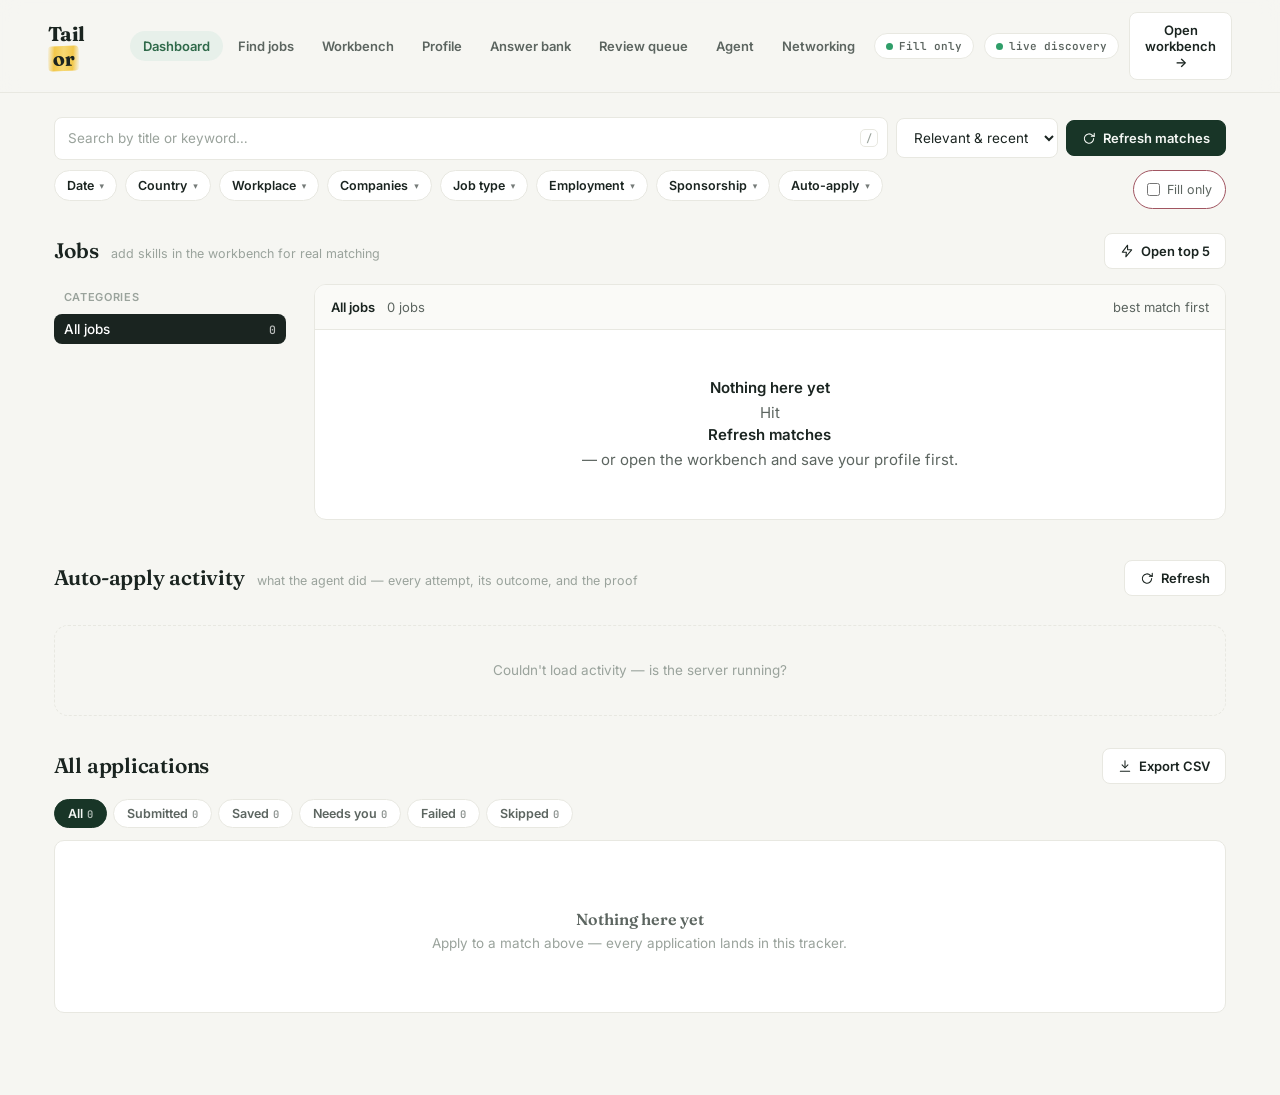
==== commit 70206728: "feat(ux): job drawer, Geist token pass, skeletons, remembered category, / to search - Clicking a boa" ====
--- a/dashboard.html
+++ b/dashboard.html
@@ -260,6 +260,44 @@
 .feed .fd-more{padding:12px;text-align:center;border-top:1px solid var(--line)}
 .feed .fd-empty{padding:48px 16px;text-align:center;color:var(--ink-soft)}
 .feed .fd-empty b{display:block;font:600 15px "Inter";color:var(--ink);margin-bottom:4px}
+
+/* ── Geist pass: one radius scale (6 / 8 / 10), hairlines, no heavy shadows ─ */
+.btn,.in,.jact{border-radius:8px}
+.in.fchip,select.in.fchip{border-radius:8px}
+.panel,.act,.ag-tile,.ag-panel,.act-empty,.modal .box,.modal>div{border-radius:10px}
+.jc{border-radius:10px}.jc:hover{transform:none;box-shadow:0 1px 2px rgba(26,36,32,.04),0 8px 24px -12px rgba(26,36,32,.12)}
+.btn:focus-visible,.in:focus-visible,.jact:focus-visible,.rl-d:focus-visible,.rl-s:focus-visible{outline:2px solid var(--primary-tint);outline-offset:2px}
+.tbl th{font:600 10.5px "JetBrains Mono";letter-spacing:.06em}
+/* keyboard hint on the search box */
+.kbd{font:500 10.5px "JetBrains Mono",ui-monospace,monospace;color:var(--ink-faint);border:1px solid var(--line);border-radius:5px;padding:1px 5px;background:#fff;pointer-events:none}
+.search-wrap{position:relative;flex:1;min-width:220px;display:flex}
+.search-wrap .in{width:100%}
+.search-wrap .kbd{position:absolute;right:10px;top:50%;transform:translateY(-50%)}
+/* skeleton rows while the feed loads */
+.row.sk{pointer-events:none;animation:none}
+.row.sk .b{height:12px;border-radius:4px;background:linear-gradient(90deg,#efefe9 25%,#f6f6f0 50%,#efefe9 75%);background-size:200% 100%;animation:sh 1.1s linear infinite}
+@keyframes sh{to{background-position:-200% 0}}
+/* job detail drawer */
+.drawer-bg{position:fixed;inset:0;background:rgba(26,36,32,.28);z-index:300;opacity:0;pointer-events:none;transition:opacity .18s}
+.drawer-bg.on{opacity:1;pointer-events:auto}
+.drawer{position:fixed;top:0;right:0;bottom:0;width:min(640px,94vw);background:#fff;border-left:1px solid var(--line);z-index:301;
+  transform:translateX(102%);transition:transform .22s cubic-bezier(.2,.8,.2,1);display:flex;flex-direction:column}
+.drawer.on{transform:none}
+.drawer .dh{padding:18px 22px 14px;border-bottom:1px solid var(--line);display:flex;gap:12px;align-items:flex-start}
+.drawer .dh h3{font:600 19px "Fraunces",serif;letter-spacing:-.01em;line-height:1.25;margin:0}
+.drawer .dh .x{margin-left:auto;border:1px solid var(--line);background:#fff;border-radius:8px;width:30px;height:30px;cursor:pointer;font-size:16px;line-height:1;color:var(--ink-soft);flex:0 0 auto}
+.drawer .dm{display:flex;flex-wrap:wrap;gap:8px;align-items:center;font-size:12.5px;color:var(--ink-soft);margin-top:6px}
+.drawer .db{padding:18px 22px;overflow:auto;flex:1;font-size:13.5px;line-height:1.6;color:var(--ink)}
+.drawer .db h4{font:600 11px "Inter";letter-spacing:.06em;text-transform:uppercase;color:var(--ink-faint);margin:0 0 8px}
+.drawer .db .sec{margin-bottom:20px}
+.drawer .db .desc{white-space:pre-wrap;color:var(--ink-soft)}
+.drawer .kv{display:grid;grid-template-columns:1fr 1fr;gap:10px 18px}
+.drawer .kv div{font-size:12.5px;color:var(--ink-soft)}.drawer .kv b{display:block;color:var(--ink);font-weight:600;font-size:13.5px}
+.drawer .df{padding:14px 22px;border-top:1px solid var(--line);display:flex;gap:8px;align-items:center;background:#fafaf7}
+.drawer .df .sc{margin-right:auto;font:600 14px "JetBrains Mono",ui-monospace,monospace}
+.drawer .tags{display:flex;flex-wrap:wrap;gap:5px}
+.drawer .tag.miss{background:#fbeede;color:#9a6a1a}
+.row{cursor:pointer}.row .t a{position:relative;z-index:1}
 </style>
 </head>
 <body>
@@ -280,7 +318,7 @@
   <!-- ===================== DASHBOARD ===================== -->
   <div class="view on" id="v-dash">
     <div class="filters">
-      <input class="in search" id="fQ" placeholder="Search by title or keyword…" onkeydown="if(event.key==='Enter')refresh()">
+      <div class="search-wrap"><input class="in search" id="fQ" placeholder="Search by title or keyword…" onkeydown="if(event.key==='Enter')refresh()"><span class="kbd">/</span></div>
       <select class="in" id="fSort" onchange="refresh()"><option value="match">Relevant &amp; recent</option><option value="new">Newest</option></select>
       <button class="btn accent" id="btnRefresh" onclick="refresh()"><svg class="ic" viewBox="0 0 24 24"><polyline points="21 4 21 9 16 9"/><path d="M20 13a8 8 0 1 1-2.3-5.7L21 9"/></svg> Refresh matches</button>
     </div>
@@ -297,6 +335,8 @@
       <section class="feed" id="feed"><div class="fd-empty">Loading…</div></section>
     </div>
     <div id="cards" style="display:none"></div>
+    <div class="drawer-bg" id="drawerBg" onclick="closeJob()"></div>
+    <aside class="drawer" id="drawer" aria-label="Job details"></aside>
 
     <style>
     .act-tabs{display:flex;gap:7px;flex-wrap:wrap;margin:2px 0 14px}
@@ -552,8 +592,11 @@
       /* First load: lead with YOUR domain. The server classifies your profile the same way
          it classifies jobs, so an AI engineer opens on Engineering › AI / ML — not on
          whatever happened to be crawled most recently. */
-      if(!BOARD.init){BOARD.init=true;
-        if(!BOARD.cat&&r.facets&&r.facets.my_domain&&(r.facets.categories||{})[r.facets.my_domain]){
+      if(!BOARD.init){BOARD.init=true;const tree=(r.facets&&r.facets.categories)||{};
+        let want=null;try{want=JSON.parse(localStorage.getItem("tailor_board")||"null");}catch(e){}
+        if(want&&want.cat&&!tree[want.cat])want=null;               // remembered category no longer exists
+        if(!BOARD.cat&&want&&want.cat){BOARD.cat=want.cat;BOARD.sub=want.sub||null;_running=false;return refresh();}
+        if(!BOARD.cat&&!want&&r.facets&&r.facets.my_domain&&tree[r.facets.my_domain]){
           BOARD.cat=r.facets.my_domain;BOARD.sub=null;_running=false;return refresh();}}}
     else{DB=false;$("srcTxt").textContent="live discovery";await discover(q);}
   }finally{_running=false;$("btnRefresh").disabled=false;$("prog").style.display="none";renderAll();}
@@ -742,7 +785,58 @@
   if(a==="manual")return '<span class="tag ap-manual" title="Unsupported / account-required — apply yourself">Manual</span>';
   return "";
 }
-function boardGo(cat,sub){BOARD.cat=cat||null;BOARD.sub=sub||null;BOARD.page=0;refresh();}
+function boardGo(cat,sub){BOARD.cat=cat||null;BOARD.sub=sub||null;BOARD.page=0;
+  try{localStorage.setItem("tailor_board",JSON.stringify({cat:BOARD.cat,sub:BOARD.sub}));}catch(e){}
+  skeleton();refresh();}
+function skeleton(){const f=$("feed");if(!f||BOARD.page>0)return;
+  f.innerHTML=`<div class="fd-h"><b>Loading…</b></div>`+Array.from({length:6},(_,i)=>`<div class="row sk"><div class="t"><div class="b" style="width:${46+((i*17)%30)}%"></div><div class="b" style="width:${28+((i*11)%20)}%;height:10px"></div></div><div class="r"><div class="b" style="width:36px"></div></div></div>`).join("");}
+/* ── Job drawer: the whole posting, what you match and what you're missing, and the actions ── */
+function plainDesc(raw){let t=String(raw||"");const ta=document.createElement("textarea");
+  for(let i=0;i<2;i++){ta.innerHTML=t;t=ta.value;t=t.replace(/<br\s*\/?>/gi,"\n").replace(/<\/(p|div|li|h\d|tr)>/gi,"\n").replace(/<li[^>]*>/gi,"• ").replace(/<[^>]+>/g," ");}
+  return t.replace(/\u00a0/g," ").replace(/[ \t]+/g," ").replace(/[ \t]*\n[ \t]*/g,"\n").replace(/\n{3,}/g,"\n\n").trim();}
+let DRAWER_URL=null;
+function openJob(url){const j=findJob(url);if(!j)return;DRAWER_URL=url;const p=profile();
+  const hay=((j.title||"")+" "+(j.desc||"")).toLowerCase();
+  const hit=p.skills.filter(s=>hay.includes(s.toLowerCase()));
+  const named=(j.skills||[]).filter(Boolean);const miss=named.filter(s=>!p.skills.some(x=>x.toLowerCase()===String(s).toLowerCase())).slice(0,12);
+  const [tc,tl]=tier(j.score);const st=STATE[j.url];const sp=(j.sponsor||j.sponsorship);
+  const desc=plainDesc(j.desc);
+  $("drawer").innerHTML=`
+    <div class="dh"><div style="min-width:0"><h3>${esc(j.title)}</h3>
+      <div class="dm"><span class="ava" style="background:${avaCol(j.company)}">${esc(initials(j.company))}</span><span>${esc(j.company||"")}</span>
+        ${j.location?`<span>·</span><span>${esc(j.location)}</span>`:""}${ago(j.date||j.posted_at)?`<span>·</span><span>${ago(j.date||j.posted_at)}</span>`:""}
+        ${j.category?`<span class="pill cat" style="font:500 11px Inter;padding:2px 7px;border-radius:6px;background:rgba(0,0,0,.05)">${esc(j.category)}${j.subcategory&&j.subcategory!=="Other"?" › "+esc(j.subcategory):""}</span>`:""}</div></div>
+      <button class="x" onclick="closeJob()" title="Close (Esc)">×</button></div>
+    <div class="db">
+      <div class="sec kv">
+        <div>Match<b class="t-${tc}" style="color:var(--${tc})">${j.score}% · ${tl}</b></div>
+        <div>Apply route<b>${j.applyability==="auto"?"⚡ Agent can fill this form":j.applyability==="assist"?"Agent fills, you finish":"Manual — opens the posting"}</b></div>
+        <div>Work setup<b>${j.remote?"Remote":"On-site / hybrid"}${j.employment_type?" · "+esc(j.employment_type):""}</b></div>
+        <div>Sponsorship<b>${sp==="yes"?"Mentions sponsorship":sp==="no"?"No sponsorship":"Not stated"}</b></div>
+      </div>
+      ${hit.length?`<div class="sec"><h4>You match</h4><div class="tags">${hit.map(x=>`<span class="tag hit">${esc(x)}</span>`).join("")}</div></div>`:""}
+      ${miss.length?`<div class="sec"><h4>They also name — not on your profile</h4><div class="tags">${miss.map(x=>`<span class="tag miss">${esc(x)}</span>`).join("")}</div></div>`:""}
+      <div class="sec"><h4>Description</h4><div class="desc" id="drawerDesc">${desc?esc(desc):"<i>Loading description…</i>"}</div></div>
+    </div>
+    <div class="df"><span class="sc t-${tc}" style="color:var(--${tc})">${j.score}%</span>
+      <button class="btn" onclick="passJob('${esc(j.url)}');closeJob()">Pass</button>
+      <button class="btn" onclick="tailorJob('${esc(j.url)}')">Tailor résumé</button>
+      <button class="btn" onclick="autoApply('${esc(j.url)}',this)">⚡ Auto-apply</button>
+      ${st&&st.status==="submitted"?'<button class="btn" disabled>✓ Applied</button>':`<button class="btn accent" onclick="applyJob('${esc(j.url)}')">Apply ↗</button>`}
+    </div>`;
+  $("drawer").classList.add("on");$("drawerBg").classList.add("on");
+  if(!desc&&j.id)fetch("/api/job?id="+encodeURIComponent(j.id),{headers:authHeaders()}).then(x=>x.json()).then(r=>{
+    if(DRAWER_URL!==url)return;                      // user moved on to another posting
+    const el=$("drawerDesc");if(!el)return;
+    const d=r.ok?plainDesc(r.job.description):"";
+    j.desc=d;el.innerHTML=d?esc(d):"<i>No description captured for this posting — open it to read.</i>";
+    if(d&&r.job.compensation){el.insertAdjacentHTML("beforebegin",`<div style="margin-bottom:10px;font-size:12.5px;color:var(--ink-soft)">Compensation: <b style="color:var(--ink)">${esc(r.job.compensation)}</b></div>`);}
+  }).catch(()=>{const el=$("drawerDesc");if(el)el.innerHTML="<i>Couldn't load the description — open the posting.</i>";});}
+function closeJob(){DRAWER_URL=null;$("drawer").classList.remove("on");$("drawerBg").classList.remove("on");}
+document.addEventListener("keydown",e=>{
+  if(e.key==="Escape"&&DRAWER_URL)closeJob();
+  if(e.key==="/"&&!/input|textarea|select/i.test((e.target||{}).tagName||"")){e.preventDefault();const q=$("fQ");if(q){q.focus();q.select();}}
+});
 function boardMore(){BOARD.page+=1;refresh();}
 function renderRail(){
   const tree=(LAST_FACETS.categories)||{};const mine=LAST_FACETS.my_domain,mysub=LAST_FACETS.my_sub;
@@ -784,9 +878,9 @@
     const [tc,tl]=tier(j.score);const sp=(j.sponsor||j.sponsorship);
     const hay=((j.title||"")+" "+(j.desc||"")).toLowerCase();const hits=p.skills.filter(s=>hay.includes(s.toLowerCase())).slice(0,3);
     const st=STATE[j.url];const when=ago(j.date||j.posted_at);
-    return `<div class="row">
+    return `<div class="row" onclick="openJob('${esc(j.url)}')">
       <div class="t">
-        <a href="${esc(j.url)}" target="_blank" rel="noopener" title="${esc(j.title)}">${esc(j.title)}</a>
+        <a href="${esc(j.url)}" target="_blank" rel="noopener" title="${esc(j.title)}" onclick="event.stopPropagation()">${esc(j.title)}</a>
         <div class="m"><span class="ava" style="background:${avaCol(j.company)}">${esc(initials(j.company))}</span>
           <span>${esc(j.company||"")}</span>${j.location?`<span class="sep">·</span><span>${esc(j.location)}</span>`:""}${when?`<span class="sep">·</span><span>${when}</span>`:""}
           ${j.subcategory&&j.subcategory!=="Other"?`<span class="pill cat">${esc(j.subcategory)}</span>`:""}
@@ -796,7 +890,7 @@
       </div>
       <div class="r">
         <span class="sc t-${tc}" title="${tl}">${j.score}<small>%</small></span>
-        <div class="acts">
+        <div class="acts" onclick="event.stopPropagation()">
           <button class="jact" onclick="tailorJob('${esc(j.url)}')" title="Tailor your résumé to this role">Tailor</button>
           <button class="jact" onclick="autoApply('${esc(j.url)}',this)" title="Have the agent fill the application">⚡ Auto</button>
           ${st&&st.status==="submitted"?'<button class="jact done">✓ Applied</button>':`<button class="jact apply" onclick="applyJob('${esc(j.url)}')" title="Open the posting and track it">Apply</button>`}
@@ -1298,7 +1392,7 @@
   }catch(e){toast("Couldn't save — "+e.message);}
   b.disabled=false; b.textContent="Save answers";
 }
-window.boardGo=boardGo;window.boardMore=boardMore;window.openAnswerBank=openAnswerBank;window.closeAnswerBank=closeAnswerBank;window.saveAnswerBank=saveAnswerBank;
+window.boardGo=boardGo;window.openJob=openJob;window.closeJob=closeJob;window.boardMore=boardMore;window.openAnswerBank=openAnswerBank;window.closeAnswerBank=closeAnswerBank;window.saveAnswerBank=saveAnswerBank;
 </script>
 
 </body>
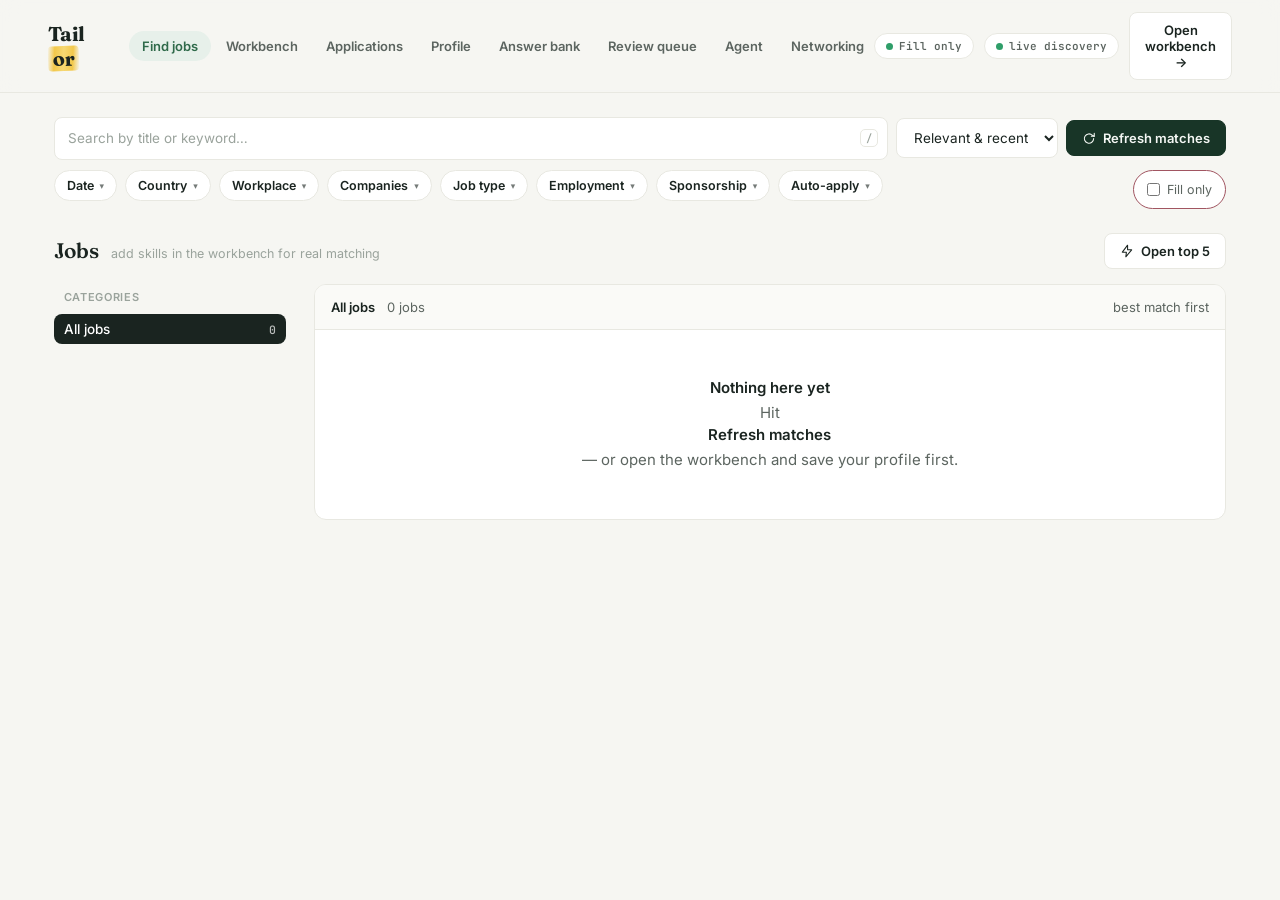
==== commit 13a65d24: "feat(access): public job board + workbench, sign-in for everything personal Anyone can browse the bo" ====
--- a/dashboard.html
+++ b/dashboard.html
@@ -310,6 +310,7 @@
     <span class="stat" id="planStat" style="display:none"></span>
     <button class="btn accent" id="upgradeBtn" style="display:none" onclick="upgrade()">Upgrade</button>
     <span class="stat" id="srcStat"><span class="dot"></span><span id="srcTxt">checking…</span></span>
+    <button class="btn accent" id="signInBtn" style="display:none" onclick="requireLogin(location.pathname+location.hash)">Sign in</button>
     <button class="btn" onclick="location.href='index.html'">Open workbench →</button>
   </div>
 </div></div>
@@ -324,12 +325,12 @@
     </div>
     <div class="filters filters-2" style="align-items:flex-start">
       <div id="dashFilterBar" style="flex:1"></div>
-      <label class="tog live-tog" title="Off = fill the form + screenshot only. On = actually click Submit." style="margin-left:auto;border-color:var(--fair)"><input type="checkbox" id="liveMode" onchange="onLiveToggle()"> <span id="liveTxt">Fill only</span></label>
+      <label class="tog live-tog" id="liveTog" title="Off = fill the form + screenshot only. On = actually click Submit." style="margin-left:auto;border-color:var(--fair)"><input type="checkbox" id="liveMode" onchange="onLiveToggle()"> <span id="liveTxt">Fill only</span></label>
     </div>
     <div class="prog" id="prog" style="display:none"><span class="spin"></span><div class="bar"><i id="progBar"></i></div><span id="progTxt"></span></div>
 
     <div class="sechead"><h2>Jobs</h2><span class="sub" id="matchSub">ranked against your résumé</span>
-      <div class="right"><button class="btn" onclick="applyTop()" title="Opens the postings so you can apply yourself — nothing is submitted for you"><svg class="ic" viewBox="0 0 24 24"><polygon points="13 2 4 14 11 14 10 22 20 10 13 10 13 2"/></svg> Open top 5</button></div></div>
+      <div class="right"><button class="btn" id="topFive" onclick="applyTop()" title="Opens the postings so you can apply yourself — nothing is submitted for you"><svg class="ic" viewBox="0 0 24 24"><polygon points="13 2 4 14 11 14 10 22 20 10 13 10 13 2"/></svg> Open top 5</button></div></div>
     <div class="board">
       <aside class="rail" id="rail"></aside>
       <section class="feed" id="feed"><div class="fd-empty">Loading…</div></section>
@@ -378,6 +379,10 @@
     .dt-a{font-size:13px;color:var(--ink);background:var(--line-soft);border-radius:7px;padding:4px 8px;margin-top:2px;white-space:pre-wrap}
     .dt-meta{display:flex;justify-content:space-between;font-size:12.5px;padding:2px 0;border-bottom:1px solid var(--line-soft)}
     </style>
+  </div>
+
+  <!-- ===================== APPLICATIONS (signed in) ===================== -->
+  <div class="view" id="v-apps">
     <div class="sechead"><h2>Auto-apply activity</h2><span class="sub" id="actSub">what the agent did — every attempt, its outcome, and the proof</span>
       <div class="right"><button class="btn" onclick="loadActivity()"><svg class="ic" viewBox="0 0 24 24"><polyline points="21 4 21 9 16 9"/><path d="M20 13a8 8 0 1 1-2.3-5.7L21 9"/></svg> Refresh</button></div></div>
     <div class="act-tabs" id="actTabs"></div>
@@ -389,7 +394,6 @@
     <div class="tabs" id="statTabs"></div>
     <div class="panel"><table class="tbl" id="tbl"></table></div>
     <p class="note" id="noteLine"></p>
-  </div>
 
   <!-- ===================== AGENT CONTROL BOARD ===================== -->
   <style>
@@ -602,6 +606,14 @@
   }finally{_running=false;$("btnRefresh").disabled=false;$("prog").style.display="none";renderAll();}
 }
 /* ---- auth (share the workbench's magic-link session) ---- */
+/* ── who is here? auth is on when the server has Supabase auth; then only a signed-in
+   session may open the personal views. Without auth (single-operator, local) everything is open. */
+function signedIn(){try{const s=JSON.parse(localStorage.getItem("tsenta_session")||"null");return !!(s&&s.access_token);}catch(e){return false;}}
+function authOn(){return !!(window._cfg&&window._cfg.auth);}
+function canUse(){return !authOn()||signedIn();}
+function requireLogin(next){
+  const n=next||(location.pathname.split("/").pop()+location.hash);
+  location.href="index.html?login=1&next="+encodeURIComponent(n);}
 function authHeaders(){try{const s=JSON.parse(localStorage.getItem("tsenta_session")||"null");return s&&s.access_token?{"Authorization":"Bearer "+s.access_token}:{};}catch(e){return {};}}
 /* ---- Auto-apply activity: the agent's work, made visible ---- */
 let ACT=[],ACT_TAB="all";
@@ -617,6 +629,8 @@
   try{localStorage.setItem("tailor_synced_v1","1");}catch(e){}
 }
 async function loadActivity(){
+  await window._cfgReady;                 // don't ask for personal data before we know whether auth is on
+  if(!canUse())return;
   const list=$("actList");if(list&&!ACT.length)list.innerHTML='<div class="skel"></div><div class="skel"></div>';
   let d;try{d=await fetch("/api/applications",{headers:authHeaders()}).then(x=>x.json());}catch(e){d={ok:false};}
   if(!d||!d.ok){
@@ -846,7 +860,10 @@
     return (tree[b].count||0)-(tree[a].count||0);});
   const total=names.reduce((n,k)=>n+(tree[k].count||0),0);
   let h="";
-  if(mine&&tree[mine]){
+  if(!canUse()){
+    h+=`<div class="rl-you"><b>Jobs for your field</b><span>Sign in and we'll put your domain first — an AI engineer sees AI / ML, a nurse sees Clinical.</span>
+      <div class="pick"><button class="btn accent" style="padding:5px 10px;font-size:12px" onclick="requireLogin('dashboard.html')">Sign in</button></div></div>`;}
+  else if(mine&&tree[mine]){
     h+=`<div class="rl-you"><b>For you</b><span>${esc(mine)}${mysub?" › "+esc(mysub):""} — from your profile</span>
       <div class="pick"><button class="btn" style="padding:5px 10px;font-size:12px" data-cat="${esc(mine)}"${mysub?` data-sub="${esc(mysub)}"`:""} onclick="boardGo(this.dataset.cat,this.dataset.sub)">Show mine</button>
       <button class="btn ghost" style="padding:5px 10px;font-size:12px" onclick="boardGo(null,null)">Everything</button></div></div>`;}
@@ -936,7 +953,7 @@
   const rz=resumeHtml();l.forEach((j,i)=>{setState(j.url,"saved",j,{resume_html:rz});trackServer(j,"draft",rz);if(i<3)window.open(j.url,"_blank","noopener");});renderAll();loadActivity();toast(`Opened ${Math.min(3,l.length)} of ${l.length} — apply on the site, then Mark applied`);}
 /* record a manual/self-apply on the server so it appears in Activity WITH the résumé */
 function trackServer(job,status,resume_html){
-  if(!(job&&job.id))return Promise.resolve();
+  if(!(job&&job.id)||!canUse())return Promise.resolve();
   return fetch("/api/track",{method:"POST",headers:{"Content-Type":"application/json",...authHeaders()},
     body:JSON.stringify({job_id:job.id,status:status,resume_html:resume_html||"",url:job.url,label:(job.title||"")+" · "+(job.company||job.company_slug||""),
       detail:"Opened the posting — nothing submitted yet. Apply on the site, then hit Mark applied.",backend:"you"})}).catch(()=>{});
@@ -1032,9 +1049,19 @@
   toast(on?"Auto-submit ON — applications will be sent automatically":"Fill-only — you review each before it's sent");
 }
 (function(){try{if(localStorage.getItem("tailor_live")==="1"){const c=document.getElementById("liveMode");if(c){c.checked=true;}}}catch(e){}renderAutoSubmitPill();})();
+function applyAuthChrome(){
+  const anon=!canUse();
+  ["autoSubmitPill","liveTog","topFive"].forEach(id=>{const el=$(id);if(el)el.style.display=anon?"none":"";});
+  if($("signInBtn"))$("signInBtn").style.display=anon?"":"none";
+  if(window.renderNav)renderNav(document.querySelector(".view.on")&&document.querySelector(".view.on").id==="v-apps"?"apps":"find");
+  if(anon&&!$("v-dash").classList.contains("on"))showView("dash");
+}
+let _cfgResolve;window._cfgReady=new Promise(r=>{_cfgResolve=r;});   // canUse() is only meaningful once config is known
 async function loadPlan(){
-  let c;try{c=await fetch("/api/config").then(r=>r.json());}catch(e){return;}
+  let c;try{c=await fetch("/api/config").then(r=>r.json());}catch(e){_cfgResolve();return;}
+  _cfgResolve();
   window._cfg=c;const plan=c.plan||"local";
+  applyAuthChrome();
   if($("planStat")&&plan!=="local"){$("planStat").style.display="";$("planStat").innerHTML=`<span class="dot" style="background:${plan==="free"?"var(--ink-faint)":"var(--exc-ring)"}"></span>${plan} plan`;}
   if($("upgradeBtn")&&c.billing&&plan==="free")$("upgradeBtn").style.display="";
 }
@@ -1052,6 +1079,7 @@
   location.href="index.html?tailor=1";
 }
 async function autoApply(url,btn){
+  if(!canUse())return requireLogin("dashboard.html");
   const j=JOBS.find(x=>x.url===url)||{url};const label=(j.title||"")+" · "+(j.company||"");
   if(btn){btn.disabled=true;btn.dataset.t=btn.textContent;btn.textContent="…";}
   let res;
@@ -1162,12 +1190,14 @@
   if($("agSaved")){$("agSaved").textContent=(r&&r.ok)?"Saved ✓":"Couldn't save";setTimeout(()=>{if($("agSaved"))$("agSaved").textContent="";},2500);}
 }
 function showView(v,noHash){
-  if(window.renderNav)renderNav(v==="net"?"net":v==="agent"?"agent":"dash");if(!$("v-"+v))v="dash";document.querySelectorAll(".view").forEach(el=>el.classList.remove("on"));$("v-"+v).classList.add("on");
+  if(v!=="dash"&&!canUse()){return requireLogin("dashboard.html#"+v);}
+  if(window.renderNav)renderNav(v==="net"?"net":v==="agent"?"agent":v==="apps"?"apps":"find");if(!$("v-"+v))v="dash";document.querySelectorAll(".view").forEach(el=>el.classList.remove("on"));$("v-"+v).classList.add("on");
   document.querySelectorAll(".nav button[data-view]").forEach(b=>b.classList.toggle("on",b.dataset.view===v));
   if(v==="agent")loadAgent();
+  if(v==="apps")loadActivity();
   if(!noHash&&("#"+v)!==location.hash){try{history.replaceState(null,"","#"+v);}catch(e){}}
   if(v==="net")renderNet();}
-function viewFromHash(){const v=(location.hash||"").replace(/^#/,"");showView(v==="net"?"net":"dash",true);}
+function viewFromHash(){const v=(location.hash||"").replace(/^#/,"");showView(["net","agent","apps"].includes(v)?v:"dash",true);}
 window.addEventListener("hashchange",viewFromHash);
 viewFromHash();
 if(window.TailorFilters)TailorFilters.mount("dashFilterBar",()=>refresh());
@@ -1263,39 +1293,42 @@
    There were three hand-maintained copies (workbench, find-jobs, dashboard) and they
    drifted: find-jobs was missing Review queue and Agent, the dashboard was missing
    Review queue. Generating them from this list is the only way they stay identical. */
+/* Public: Find jobs + Workbench. Everything else is personal and asks you to sign in. */
 const NAV_ITEMS = [
-  {id:"dash",    label:"Dashboard"},
   {id:"find",    label:"Find jobs"},
   {id:"wb",      label:"Workbench"},
-  {id:"profile", label:"Profile"},
-  {id:"answers", label:"Answer bank"},
-  {id:"review",  label:"Review queue", badge:"rqNav"},
-  {id:"agent",   label:"Agent"},
-  {id:"net",     label:"Networking"},
+  {id:"apps",    label:"Applications", auth:true},
+  {id:"profile", label:"Profile", auth:true},
+  {id:"answers", label:"Answer bank", auth:true},
+  {id:"review",  label:"Review queue", badge:"rqNav", auth:true},
+  {id:"agent",   label:"Agent", auth:true},
+  {id:"net",     label:"Networking", auth:true},
 ];
 function renderNav(active){
   document.querySelectorAll("nav.pnav, nav.nav").forEach(nav=>{
     nav.innerHTML = NAV_ITEMS.map(it=>{
       const on = it.id===active ? ' class="on"' : "";
       const badge = it.badge ? `<span id="${it.badge}" class="rq-badge" style="display:none"></span>` : "";
-      return `<button${on} data-nav="${it.id}" onclick="navGo('${it.id}')">${it.label}${badge}</button>`;
+      const lock = (it.auth&&!canUse()) ? ' title="Sign in to open this"' : "";
+      return `<button${on} data-nav="${it.id}"${lock} onclick="navGo('${it.id}')">${it.label}${badge}</button>`;
     }).join("");
   });
-  if(window.refreshRqBadge)try{refreshRqBadge()}catch(e){}
-}
-
+  if(window.refreshRqBadge&&canUse())try{refreshRqBadge()}catch(e){}
+}
 function navGo(id){
+  const it=NAV_ITEMS.find(x=>x.id===id)||{};
+  if(it.auth&&!canUse())return requireLogin(id==="profile"?"index.html?profile=1":"dashboard.html#"+id);
   if(id==="answers")return openAnswerBank();
   if(id==="wb")     return location.href="index.html";
-  if(id==="find")   return location.href="index.html?find=1";
+  if(id==="find")   return showView("dash");
   if(id==="profile")return location.href="index.html?profile=1";
   if(id==="review") return showReviewQueue();
   if(id==="agent")  return showView("agent");
   if(id==="net")    return showView("net");
-  if(id==="dash")   return showView("dash");
-}
-window.renderNav=renderNav;window.navGo=navGo;
-renderNav("dash");
+  if(id==="apps")   return showView("apps");
+}
+window.renderNav=renderNav;window.navGo=navGo;window.requireLogin=requireLogin;window.canUse=canUse;
+renderNav("find");
 </script>
 
 <!-- ── Answer bank: fill once, reused on every application ────────────────────── -->
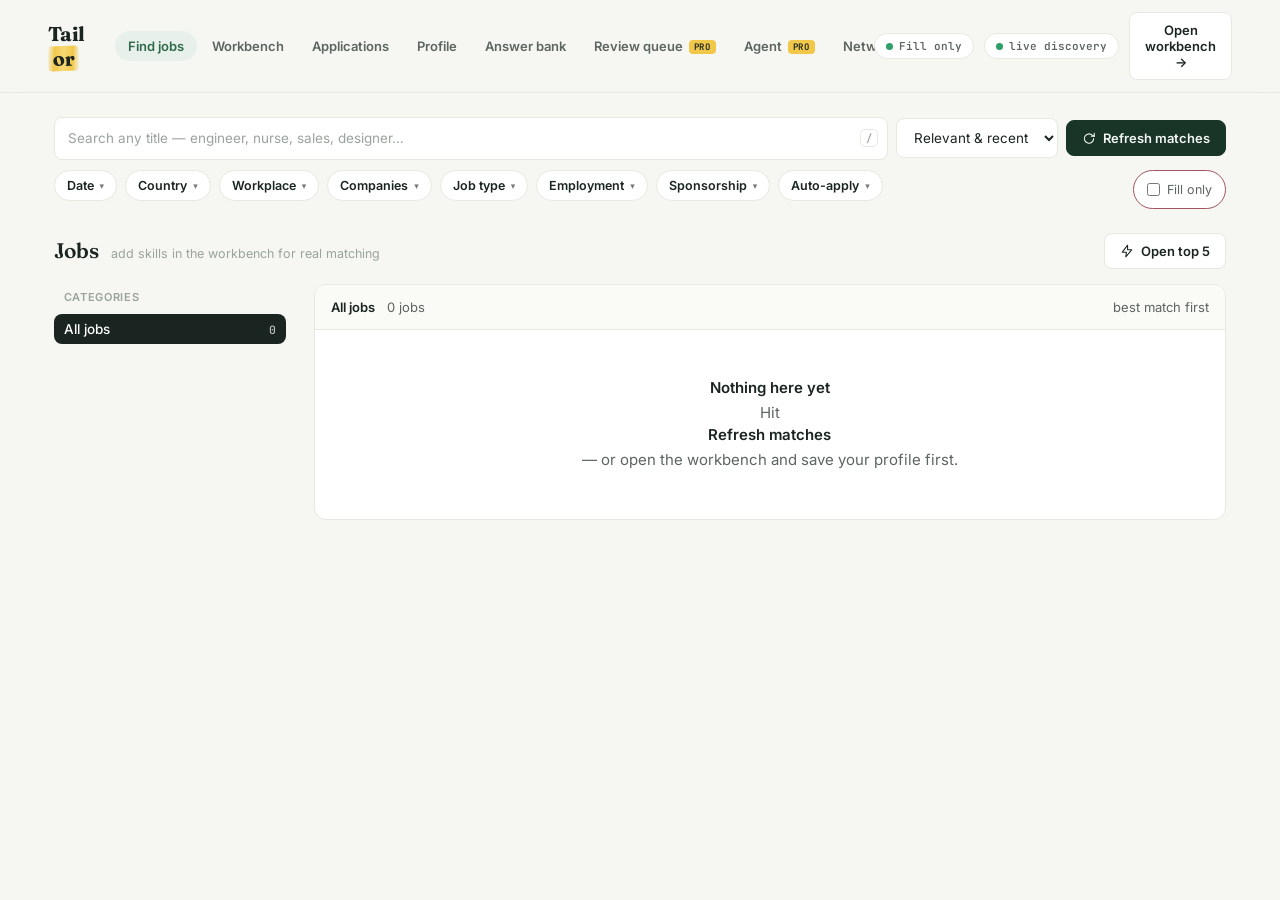
==== commit dae2aa6f: "feat(board): visitors search newest postings; premium features labelled PRO, never hidden Anonymous " ====
--- a/dashboard.html
+++ b/dashboard.html
@@ -298,6 +298,10 @@
 .drawer .tags{display:flex;flex-wrap:wrap;gap:5px}
 .drawer .tag.miss{background:#fbeede;color:#9a6a1a}
 .row{cursor:pointer}.row .t a{position:relative;z-index:1}
+/* premium features stay visible — labelled, never hidden */
+.pro{font:600 9px "JetBrains Mono",ui-monospace,monospace;letter-spacing:.08em;padding:1px 5px;border-radius:4px;background:var(--marker);color:#1a2420;vertical-align:middle;margin-left:4px}
+.nav button .pro{margin-left:6px}
+.jact.premium{border-color:var(--marker);background:#fffbe8}
 </style>
 </head>
 <body>
@@ -319,8 +323,8 @@
   <!-- ===================== DASHBOARD ===================== -->
   <div class="view on" id="v-dash">
     <div class="filters">
-      <div class="search-wrap"><input class="in search" id="fQ" placeholder="Search by title or keyword…" onkeydown="if(event.key==='Enter')refresh()"><span class="kbd">/</span></div>
-      <select class="in" id="fSort" onchange="refresh()"><option value="match">Relevant &amp; recent</option><option value="new">Newest</option></select>
+      <div class="search-wrap"><input class="in search" id="fQ" placeholder="Search any title — engineer, nurse, sales, designer…" onkeydown="if(event.key==='Enter')search()" oninput="searchSoon()"><span class="kbd">/</span></div>
+      <select class="in" id="fSort" onchange="search()"><option value="match">Relevant &amp; recent</option><option value="new">Newest</option></select>
       <button class="btn accent" id="btnRefresh" onclick="refresh()"><svg class="ic" viewBox="0 0 24 24"><polyline points="21 4 21 9 16 9"/><path d="M20 13a8 8 0 1 1-2.3-5.7L21 9"/></svg> Refresh matches</button>
     </div>
     <div class="filters filters-2" style="align-items:flex-start">
@@ -799,6 +803,9 @@
   if(a==="manual")return '<span class="tag ap-manual" title="Unsupported / account-required — apply yourself">Manual</span>';
   return "";
 }
+let _searchT=null;
+function search(){BOARD.page=0;skeleton();refresh();}
+function searchSoon(){clearTimeout(_searchT);_searchT=setTimeout(search,450);}   // live search as you type
 function boardGo(cat,sub){BOARD.cat=cat||null;BOARD.sub=sub||null;BOARD.page=0;
   try{localStorage.setItem("tailor_board",JSON.stringify({cat:BOARD.cat,sub:BOARD.sub}));}catch(e){}
   skeleton();refresh();}
@@ -811,7 +818,7 @@
 let DRAWER_URL=null;
 function openJob(url){const j=findJob(url);if(!j)return;DRAWER_URL=url;const p=profile();
   const hay=((j.title||"")+" "+(j.desc||"")).toLowerCase();
-  const hit=p.skills.filter(s=>hay.includes(s.toLowerCase()));
+  const anon=!canUse();const hit=anon?[]:p.skills.filter(s=>hay.includes(s.toLowerCase()));
   const named=(j.skills||[]).filter(Boolean);const miss=named.filter(s=>!p.skills.some(x=>x.toLowerCase()===String(s).toLowerCase())).slice(0,12);
   const [tc,tl]=tier(j.score);const st=STATE[j.url];const sp=(j.sponsor||j.sponsorship);
   const desc=plainDesc(j.desc);
@@ -823,19 +830,19 @@
       <button class="x" onclick="closeJob()" title="Close (Esc)">×</button></div>
     <div class="db">
       <div class="sec kv">
-        <div>Match<b class="t-${tc}" style="color:var(--${tc})">${j.score}% · ${tl}</b></div>
+        ${anon?`<div>Posted<b>${ago(j.date||j.posted_at)||"recently"}</b></div>`:`<div>Match<b class="t-${tc}" style="color:var(--${tc})">${j.score}% · ${tl}</b></div>`}
         <div>Apply route<b>${j.applyability==="auto"?"⚡ Agent can fill this form":j.applyability==="assist"?"Agent fills, you finish":"Manual — opens the posting"}</b></div>
         <div>Work setup<b>${j.remote?"Remote":"On-site / hybrid"}${j.employment_type?" · "+esc(j.employment_type):""}</b></div>
         <div>Sponsorship<b>${sp==="yes"?"Mentions sponsorship":sp==="no"?"No sponsorship":"Not stated"}</b></div>
       </div>
       ${hit.length?`<div class="sec"><h4>You match</h4><div class="tags">${hit.map(x=>`<span class="tag hit">${esc(x)}</span>`).join("")}</div></div>`:""}
-      ${miss.length?`<div class="sec"><h4>They also name — not on your profile</h4><div class="tags">${miss.map(x=>`<span class="tag miss">${esc(x)}</span>`).join("")}</div></div>`:""}
+      ${miss.length&&!anon?`<div class="sec"><h4>They also name — not on your profile</h4><div class="tags">${miss.map(x=>`<span class="tag miss">${esc(x)}</span>`).join("")}</div></div>`:""}
       <div class="sec"><h4>Description</h4><div class="desc" id="drawerDesc">${desc?esc(desc):"<i>Loading description…</i>"}</div></div>
     </div>
-    <div class="df"><span class="sc t-${tc}" style="color:var(--${tc})">${j.score}%</span>
+    <div class="df"><span class="sc t-${tc}" style="color:var(--${tc})">${anon?"":j.score+"%"}</span>
       <button class="btn" onclick="passJob('${esc(j.url)}');closeJob()">Pass</button>
       <button class="btn" onclick="tailorJob('${esc(j.url)}')">Tailor résumé</button>
-      <button class="btn" onclick="autoApply('${esc(j.url)}',this)">⚡ Auto-apply</button>
+      <button class="btn" onclick="autoApply('${esc(j.url)}',this)" title="Premium — the agent fills and submits the application for you">⚡ Auto-apply<span class="pro">PRO</span></button>
       ${st&&st.status==="submitted"?'<button class="btn" disabled>✓ Applied</button>':`<button class="btn accent" onclick="applyJob('${esc(j.url)}')">Apply ↗</button>`}
     </div>`;
   $("drawer").classList.add("on");$("drawerBg").classList.add("on");
@@ -862,7 +869,8 @@
   let h="";
   if(!canUse()){
     h+=`<div class="rl-you"><b>Jobs for your field</b><span>Sign in and we'll put your domain first — an AI engineer sees AI / ML, a nurse sees Clinical.</span>
-      <div class="pick"><button class="btn accent" style="padding:5px 10px;font-size:12px" onclick="requireLogin('dashboard.html')">Sign in</button></div></div>`;}
+      <div class="pick"><button class="btn accent" style="padding:5px 10px;font-size:12px" onclick="requireLogin('dashboard.html')">Sign in</button></div>
+      <div style="margin-top:10px;font-size:12px;color:var(--ink-soft)">Free: browse, search, tailor in the workbench. <span class="pro">PRO</span> auto-apply, agent, review queue.</div></div>`;}
   else if(mine&&tree[mine]){
     h+=`<div class="rl-you"><b>For you</b><span>${esc(mine)}${mysub?" › "+esc(mysub):""} — from your profile</span>
       <div class="pick"><button class="btn" style="padding:5px 10px;font-size:12px" data-cat="${esc(mine)}"${mysub?` data-sub="${esc(mysub)}"`:""} onclick="boardGo(this.dataset.cat,this.dataset.sub)">Show mine</button>
@@ -883,17 +891,18 @@
 }
 function renderCards(){
   renderRail();
-  const p=profile();$("matchSub").textContent=p.skills.length?`ranked against your ${p.skills.length} résumé skills`:"add skills in the workbench for real matching";
+  const p=profile();const anon=!canUse();
+  $("matchSub").textContent=anon?"fresh postings straight from company career pages — search anything":p.skills.length?`ranked against your ${p.skills.length} résumé skills`:"add skills in the workbench for real matching";
   const l=visible();
   const where=BOARD.cat?`<b>${esc(BOARD.cat)}${BOARD.sub?" › "+esc(BOARD.sub):""}</b>`:"<b>All jobs</b>";
   let h=`<div class="fd-h">${where}<span>${BOARD.total} ${BOARD.total===1?"job":"jobs"}</span>
-    <div class="right"><span>${$("fSort")&&$("fSort").value==="new"?"newest first":"best match first"}</span></div></div>`;
+    <div class="right"><span>${anon||($("fSort")&&$("fSort").value==="new")?"newest first":"best match first"}</span></div></div>`;
   if(!l.length){
     h+=`<div class="fd-empty"><b>Nothing here yet</b>${BOARD.cat?"Try another category, or clear the filters above.":"Hit <b>Refresh matches</b> — or open the workbench and save your profile first."}</div>`;
     $("feed").innerHTML=h;return;}
   h+=l.map(j=>{
     const [tc,tl]=tier(j.score);const sp=(j.sponsor||j.sponsorship);
-    const hay=((j.title||"")+" "+(j.desc||"")).toLowerCase();const hits=p.skills.filter(s=>hay.includes(s.toLowerCase())).slice(0,3);
+    const hay=((j.title||"")+" "+(j.desc||"")).toLowerCase();const hits=anon?[]:p.skills.filter(s=>hay.includes(s.toLowerCase())).slice(0,3);
     const st=STATE[j.url];const when=ago(j.date||j.posted_at);
     return `<div class="row" onclick="openJob('${esc(j.url)}')">
       <div class="t">
@@ -906,10 +915,10 @@
           ${hits.map(x=>`<span class="pill hit">${esc(x)}</span>`).join("")}</div>
       </div>
       <div class="r">
-        <span class="sc t-${tc}" title="${tl}">${j.score}<small>%</small></span>
+        ${anon?"":`<span class="sc t-${tc}" title="${tl}">${j.score}<small>%</small></span>`}
         <div class="acts" onclick="event.stopPropagation()">
           <button class="jact" onclick="tailorJob('${esc(j.url)}')" title="Tailor your résumé to this role">Tailor</button>
-          <button class="jact" onclick="autoApply('${esc(j.url)}',this)" title="Have the agent fill the application">⚡ Auto</button>
+          <button class="jact premium" onclick="autoApply('${esc(j.url)}',this)" title="Premium — the agent fills and submits the application for you">⚡ Auto<span class="pro">PRO</span></button>
           ${st&&st.status==="submitted"?'<button class="jact done">✓ Applied</button>':`<button class="jact apply" onclick="applyJob('${esc(j.url)}')" title="Open the posting and track it">Apply</button>`}
         </div>
       </div></div>`;}).join("");
@@ -1051,7 +1060,8 @@
 (function(){try{if(localStorage.getItem("tailor_live")==="1"){const c=document.getElementById("liveMode");if(c){c.checked=true;}}}catch(e){}renderAutoSubmitPill();})();
 function applyAuthChrome(){
   const anon=!canUse();
-  ["autoSubmitPill","liveTog","topFive"].forEach(id=>{const el=$(id);if(el)el.style.display=anon?"none":"";});
+  ["autoSubmitPill","liveTog","topFive","fSort"].forEach(id=>{const el=$(id);if(el)el.style.display=anon?"none":"";});
+  if(anon&&$("fSort")&&$("fSort").value!=="new"){$("fSort").value="new";search();}   // visitors: newest postings, no résumé ranking
   if($("signInBtn"))$("signInBtn").style.display=anon?"":"none";
   if(window.renderNav)renderNav(document.querySelector(".view.on")&&document.querySelector(".view.on").id==="v-apps"?"apps":"find");
   if(anon&&!$("v-dash").classList.contains("on"))showView("dash");
@@ -1300,17 +1310,18 @@
   {id:"apps",    label:"Applications", auth:true},
   {id:"profile", label:"Profile", auth:true},
   {id:"answers", label:"Answer bank", auth:true},
-  {id:"review",  label:"Review queue", badge:"rqNav", auth:true},
-  {id:"agent",   label:"Agent", auth:true},
-  {id:"net",     label:"Networking", auth:true},
+  {id:"review",  label:"Review queue", badge:"rqNav", auth:true, pro:true},
+  {id:"agent",   label:"Agent", auth:true, pro:true},
+  {id:"net",     label:"Networking", auth:true, pro:true},
 ];
 function renderNav(active){
   document.querySelectorAll("nav.pnav, nav.nav").forEach(nav=>{
     nav.innerHTML = NAV_ITEMS.map(it=>{
       const on = it.id===active ? ' class="on"' : "";
       const badge = it.badge ? `<span id="${it.badge}" class="rq-badge" style="display:none"></span>` : "";
-      const lock = (it.auth&&!canUse()) ? ' title="Sign in to open this"' : "";
-      return `<button${on} data-nav="${it.id}"${lock} onclick="navGo('${it.id}')">${it.label}${badge}</button>`;
+      const lock = (it.auth&&!canUse()) ? ` title="${it.pro?"Premium — sign in to use this":"Sign in to open this"}"` : (it.pro?' title="Premium feature"':"");
+      const pro = it.pro ? '<span class="pro">PRO</span>' : "";
+      return `<button${on} data-nav="${it.id}"${lock} onclick="navGo('${it.id}')">${it.label}${pro}${badge}</button>`;
     }).join("");
   });
   if(window.refreshRqBadge&&canUse())try{refreshRqBadge()}catch(e){}
@@ -1425,7 +1436,7 @@
   }catch(e){toast("Couldn't save — "+e.message);}
   b.disabled=false; b.textContent="Save answers";
 }
-window.boardGo=boardGo;window.openJob=openJob;window.closeJob=closeJob;window.boardMore=boardMore;window.openAnswerBank=openAnswerBank;window.closeAnswerBank=closeAnswerBank;window.saveAnswerBank=saveAnswerBank;
+window.boardGo=boardGo;window.search=search;window.searchSoon=searchSoon;window.openJob=openJob;window.closeJob=closeJob;window.boardMore=boardMore;window.openAnswerBank=openAnswerBank;window.closeAnswerBank=closeAnswerBank;window.saveAnswerBank=saveAnswerBank;
 </script>
 
 </body>
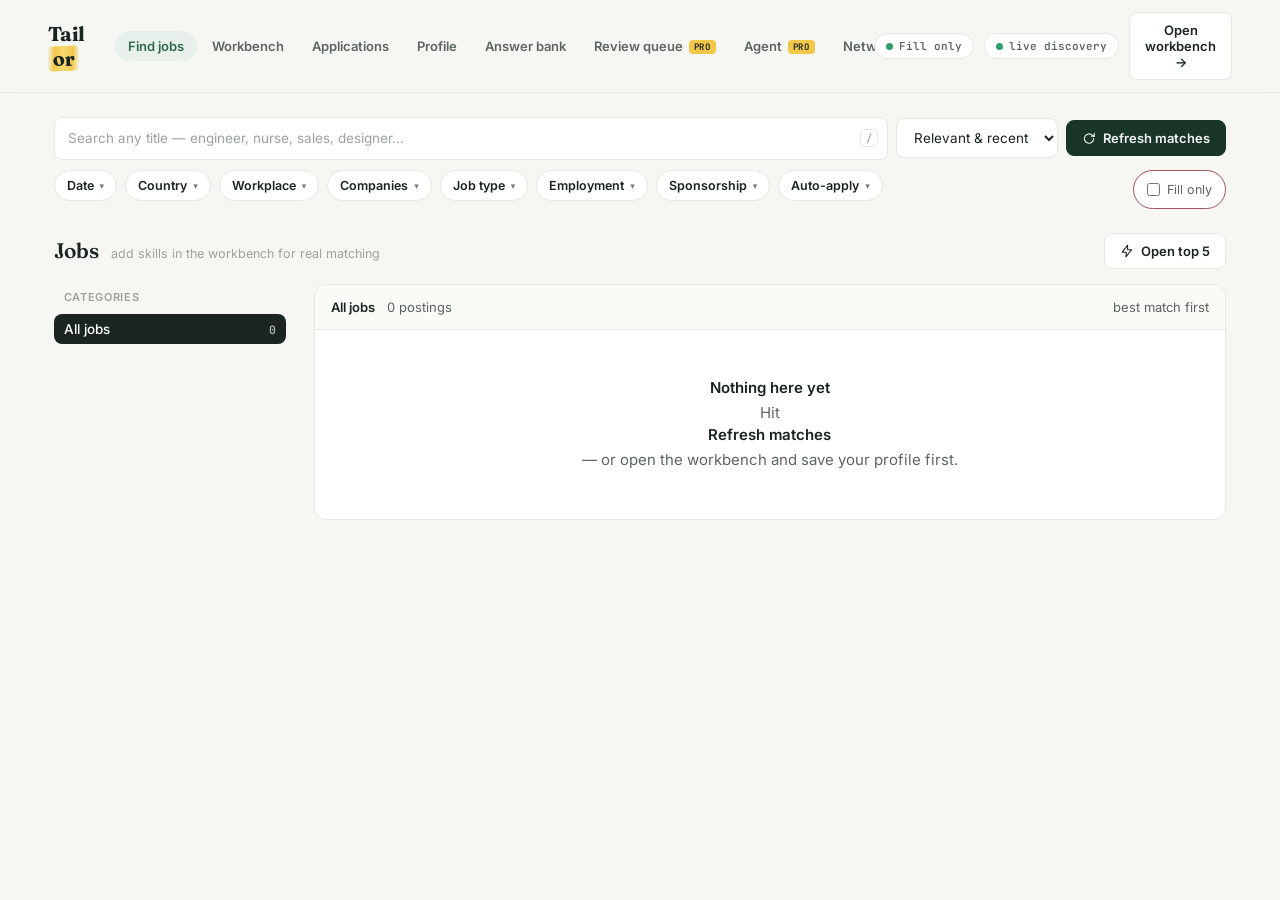
==== commit 736a480c: "feat(find-jobs): browse the whole index honestly — 3,000-posting pool, true totals, visitor defaults" ====
--- a/dashboard.html
+++ b/dashboard.html
@@ -248,6 +248,22 @@
 .row .pill.cat{border-color:transparent;background:rgba(0,0,0,.05)}
 .row .pill.auto{color:var(--primary-tint);border-color:var(--primary-soft);background:var(--primary-soft)}
 .row .pill.hit{background:var(--exc-bg);color:var(--exc);border-color:transparent}
+.row .pill.new{background:var(--marker);border-color:transparent;color:#1a2420;font-weight:600}
+@media(max-width:900px){
+  .rail{flex-direction:row;flex-wrap:nowrap;overflow-x:auto;gap:6px;padding:2px 0 8px;-webkit-overflow-scrolling:touch;scrollbar-width:none}
+  .rail::-webkit-scrollbar{display:none}
+  .rail .rl-you,.rail .rl-h{display:none}
+  .rail .rl-d{flex:0 0 auto;border:1px solid var(--line);border-radius:100px;padding:6px 12px;width:auto}
+  .rail .rl-d .chev{display:none}
+  .rail .rl-subs{display:contents}
+  .rail .rl-s{flex:0 0 auto;border:1px solid var(--line-soft);border-radius:100px;padding:6px 11px;white-space:nowrap}
+  .row{grid-template-columns:1fr;gap:10px;padding:12px 14px}
+  .row .t a{white-space:normal}
+  .row .r{justify-content:flex-end}
+  .row .acts{opacity:1}
+  .feed .fd-h{flex-wrap:wrap;gap:4px 10px;font-size:12.5px}
+  .feed .fd-h .right{margin-left:0;width:100%}
+}
 .row .r{display:flex;align-items:center;gap:8px;flex-shrink:0}
 .row .sc{font:600 13px "JetBrains Mono",ui-monospace,monospace;min-width:44px;text-align:right}
 .row .sc small{font-weight:500;opacity:.55;font-size:10px}
@@ -587,6 +603,7 @@
   try{
     const p=window.TailorFilters?TailorFilters.buildParams():new URLSearchParams();
     const q=($("fQ").value||"").trim();if(q)p.set("q",q);
+    const mins=parseInt(p.get("mins")||"0",10);if(mins>=1440){p.delete("mins");p.set("days",String(Math.round(mins/1440)));}
     p.set("sort",($("fSort")&&$("fSort").value==="new")?"new":"relevant");
     if(BOARD.cat)p.set("category",BOARD.cat);
     if(BOARD.sub)p.set("sub",BOARD.sub);
@@ -596,6 +613,7 @@
       const got=(r.jobs||[]).map(j=>({...j,company:j.company_slug,desc:j.description}));
       JOBS=BOARD.page>0?JOBS.concat(got):got;
       LAST_FACETS=r.facets||{};BOARD.total=r.count||0;BOARD.more=!!r.has_more;
+      BOARD.poolSize=r.pool_size||0;BOARD.poolLimit=r.pool_limit||0;BOARD.indexTotal=r.index_total;BOARD.updated=r.index_updated;
       if(window.TailorFilters&&r.facets)TailorFilters.setFacets({countries:r.facets.countries||[],companies:r.facets.companies||[]});
       /* First load: lead with YOUR domain. The server classifies your profile the same way
          it classifies jobs, so an AI engineer opens on Engineering › AI / ML — not on
@@ -607,7 +625,8 @@
         if(!BOARD.cat&&!want&&r.facets&&r.facets.my_domain&&tree[r.facets.my_domain]){
           BOARD.cat=r.facets.my_domain;BOARD.sub=null;_running=false;return refresh();}}}
     else{DB=false;$("srcTxt").textContent="live discovery";await discover(q);}
-  }finally{_running=false;$("btnRefresh").disabled=false;$("prog").style.display="none";renderAll();}
+  }finally{_running=false;$("btnRefresh").disabled=false;$("prog").style.display="none";
+    if(BOARD.pendingSearch){BOARD.pendingSearch=false;setTimeout(search,0);}renderAll();}
 }
 /* ---- auth (share the workbench's magic-link session) ---- */
 /* ── who is here? auth is on when the server has Supabase auth; then only a signed-in
@@ -804,11 +823,12 @@
   return "";
 }
 let _searchT=null;
-function search(){BOARD.page=0;skeleton();refresh();}
+function search(){if(_running){BOARD.pendingSearch=true;return;}BOARD.page=0;skeleton();refresh();}
 function searchSoon(){clearTimeout(_searchT);_searchT=setTimeout(search,450);}   // live search as you type
 function boardGo(cat,sub){BOARD.cat=cat||null;BOARD.sub=sub||null;BOARD.page=0;
   try{localStorage.setItem("tailor_board",JSON.stringify({cat:BOARD.cat,sub:BOARD.sub}));}catch(e){}
   skeleton();refresh();}
+function isNew(j){const d=j.date||j.posted_at||"";const t=Date.parse(String(d).includes("T")?d:d+"T00:00:00Z");return !isNaN(t)&&(Date.now()-t)<36*3600e3;}
 function skeleton(){const f=$("feed");if(!f||BOARD.page>0)return;
   f.innerHTML=`<div class="fd-h"><b>Loading…</b></div>`+Array.from({length:6},(_,i)=>`<div class="row sk"><div class="t"><div class="b" style="width:${46+((i*17)%30)}%"></div><div class="b" style="width:${28+((i*11)%20)}%;height:10px"></div></div><div class="r"><div class="b" style="width:36px"></div></div></div>`).join("");}
 /* ── Job drawer: the whole posting, what you match and what you're missing, and the actions ── */
@@ -824,7 +844,7 @@
   const desc=plainDesc(j.desc);
   $("drawer").innerHTML=`
     <div class="dh"><div style="min-width:0"><h3>${esc(j.title)}</h3>
-      <div class="dm"><span class="ava" style="background:${avaCol(j.company)}">${esc(initials(j.company))}</span><span>${esc(j.company||"")}</span>
+      <div class="dm"><span class="ava" style="background:${avaCol(j.company)}">${esc(initials(j.company))}</span><span>${esc(coName(j.company))}</span>
         ${j.location?`<span>·</span><span>${esc(j.location)}</span>`:""}${ago(j.date||j.posted_at)?`<span>·</span><span>${ago(j.date||j.posted_at)}</span>`:""}
         ${j.category?`<span class="pill cat" style="font:500 11px Inter;padding:2px 7px;border-radius:6px;background:rgba(0,0,0,.05)">${esc(j.category)}${j.subcategory&&j.subcategory!=="Other"?" › "+esc(j.subcategory):""}</span>`:""}</div></div>
       <button class="x" onclick="closeJob()" title="Close (Esc)">×</button></div>
@@ -875,7 +895,7 @@
     h+=`<div class="rl-you"><b>For you</b><span>${esc(mine)}${mysub?" › "+esc(mysub):""} — from your profile</span>
       <div class="pick"><button class="btn" style="padding:5px 10px;font-size:12px" data-cat="${esc(mine)}"${mysub?` data-sub="${esc(mysub)}"`:""} onclick="boardGo(this.dataset.cat,this.dataset.sub)">Show mine</button>
       <button class="btn ghost" style="padding:5px 10px;font-size:12px" onclick="boardGo(null,null)">Everything</button></div></div>`;}
-  h+=`<div class="rl-h">Categories</div>`;
+  h+=`<div class="rl-h">Categories${BOARD.poolSize?` <span style="text-transform:none;letter-spacing:0;font-weight:500">· newest ${fmtN(BOARD.poolSize)}</span>`:""}</div>`;
   h+=`<button class="rl-d${!BOARD.cat?" on":""}" onclick="boardGo(null,null)"><span>All jobs</span><span class="n">${total}</span></button>`;
   for(const d of names){
     const node=tree[d];const open=(BOARD.cat===d)||(d===mine&&!BOARD.cat);
@@ -889,16 +909,30 @@
   }
   $("rail").innerHTML=h;
 }
+const fmtN=n=>(n==null?"":Number(n).toLocaleString("en-US"));
+/* "cloudflare" → "Cloudflare", "metropolitan-commercial-bank" → "Metropolitan Commercial Bank" */
+const BRANDS={openai:"OpenAI",gitlab:"GitLab",github:"GitHub",linkedin:"LinkedIn",paypal:"PayPal",doordash:"DoorDash",airbnb:"Airbnb",mongodb:"MongoDB",hashicorp:"HashiCorp",databricks:"Databricks",deepmind:"DeepMind",youtube:"YouTube",ebay:"eBay",iheartmedia:"iHeartMedia",snowflakecomputing:"Snowflake",servicenow:"ServiceNow",coinbase:"Coinbase",jpmorgan:"JPMorgan"};
+function coName(slug){const s=String(slug||"");if(!s)return"";if(BRANDS[s.toLowerCase()])return BRANDS[s.toLowerCase()];if(/[A-Z ]/.test(s))return s;
+  return s.split(/[-_.]+/).map(w=>BRANDS[w]||(/^(ai|ml|hr|it|us|uk|llc|inc)$/.test(w)?w.toUpperCase():w.charAt(0).toUpperCase()+w.slice(1))).join(" ");}
+function scopeLine(){
+  const it=BOARD.indexTotal, ps=BOARD.poolSize;
+  const mins=(window.TailorFilters&&TailorFilters.get("mins"))||"";
+  const win=mins==="43200"?"posted in the last 30 days":mins==="20160"?"posted in the last 14 days":mins==="10080"?"posted in the last 7 days":mins==="1440"?"posted today":mins?"in this window":"in the index";
+  if(it==null||!ps)return"";
+  if(BOARD.cat)return` <span style="opacity:.75">in the newest ${fmtN(ps)}</span>`;
+  return it>ps?` <span style="opacity:.75">— newest ${fmtN(ps)} of ${fmtN(it)} ${win}</span>`:` <span style="opacity:.75">${win}</span>`;}
 function renderCards(){
   renderRail();
   const p=profile();const anon=!canUse();
   $("matchSub").textContent=anon?"fresh postings straight from company career pages — search anything":p.skills.length?`ranked against your ${p.skills.length} résumé skills`:"add skills in the workbench for real matching";
   const l=visible();
   const where=BOARD.cat?`<b>${esc(BOARD.cat)}${BOARD.sub?" › "+esc(BOARD.sub):""}</b>`:"<b>All jobs</b>";
-  let h=`<div class="fd-h">${where}<span>${BOARD.total} ${BOARD.total===1?"job":"jobs"}</span>
-    <div class="right"><span>${anon||($("fSort")&&$("fSort").value==="new")?"newest first":"best match first"}</span></div></div>`;
+  const scope=scopeLine();
+  let h=`<div class="fd-h">${where}<span>${fmtN(BOARD.total)} ${BOARD.total===1?"posting":"postings"}${scope}</span>
+    <div class="right"><span>${anon||($("fSort")&&$("fSort").value==="new")?"newest first":"best match first"}${BOARD.updated?` · updated ${ago(BOARD.updated)}`:""}</span></div></div>`;
   if(!l.length){
-    h+=`<div class="fd-empty"><b>Nothing here yet</b>${BOARD.cat?"Try another category, or clear the filters above.":"Hit <b>Refresh matches</b> — or open the workbench and save your profile first."}</div>`;
+    const q=($("fQ").value||"").trim();
+    h+=`<div class="fd-empty"><b>${q?`No postings match “${esc(q)}”`:"Nothing here yet"}</b>${q?`Try a broader word, or <button class="btn" style="padding:4px 10px;font-size:12px;vertical-align:middle" onclick="$('fQ').value='';search()">clear the search</button>`:BOARD.cat?"Try another category, or clear the filters above.":anon?"Try widening the date filter above.":"Hit <b>Refresh matches</b> — or open the workbench and save your profile first."}</div>`;
     $("feed").innerHTML=h;return;}
   h+=l.map(j=>{
     const [tc,tl]=tier(j.score);const sp=(j.sponsor||j.sponsorship);
@@ -908,7 +942,7 @@
       <div class="t">
         <a href="${esc(j.url)}" target="_blank" rel="noopener" title="${esc(j.title)}" onclick="event.stopPropagation()">${esc(j.title)}</a>
         <div class="m"><span class="ava" style="background:${avaCol(j.company)}">${esc(initials(j.company))}</span>
-          <span>${esc(j.company||"")}</span>${j.location?`<span class="sep">·</span><span>${esc(j.location)}</span>`:""}${when?`<span class="sep">·</span><span>${when}</span>`:""}
+          <span>${esc(coName(j.company))}</span>${j.location?`<span class="sep">·</span><span>${esc(j.location)}</span>`:""}${when?`<span class="sep">·</span><span>${when}</span>`:""}${isNew(j)&&!anon&&$("fSort")&&$("fSort").value!=="new"?`<span class="pill new">New</span>`:""}
           ${j.subcategory&&j.subcategory!=="Other"?`<span class="pill cat">${esc(j.subcategory)}</span>`:""}
           ${j.applyability==="auto"?`<span class="pill auto">⚡ auto-apply</span>`:""}
           ${j.remote?`<span class="pill">remote</span>`:""}${sp==="no"?`<span class="pill">no sponsorship</span>`:sp==="yes"?`<span class="pill">sponsors</span>`:""}
@@ -1060,8 +1094,11 @@
 (function(){try{if(localStorage.getItem("tailor_live")==="1"){const c=document.getElementById("liveMode");if(c){c.checked=true;}}}catch(e){}renderAutoSubmitPill();})();
 function applyAuthChrome(){
   const anon=!canUse();
-  ["autoSubmitPill","liveTog","topFive","fSort"].forEach(id=>{const el=$(id);if(el)el.style.display=anon?"none":"";});
-  if(anon&&$("fSort")&&$("fSort").value!=="new"){$("fSort").value="new";search();}   // visitors: newest postings, no résumé ranking
+  ["autoSubmitPill","liveTog","topFive","fSort","btnRefresh","planStat","srcStat"].forEach(id=>{const el=$(id);if(el)el.style.display=anon?"none":"";});
+  if(window.TailorFilters){TailorFilters.configure({hide:anon?["only"]:[]});
+    if(anon&&!TailorFilters.get("mins"))TailorFilters.set("mins","43200");}   // visitors: this month's postings, newest first
+  if(anon&&$("fSort"))$("fSort").value="new";
+  if(anon)search();
   if($("signInBtn"))$("signInBtn").style.display=anon?"":"none";
   if(window.renderNav)renderNav(document.querySelector(".view.on")&&document.querySelector(".view.on").id==="v-apps"?"apps":"find");
   if(anon&&!$("v-dash").classList.contains("on"))showView("dash");
@@ -1072,7 +1109,7 @@
   _cfgResolve();
   window._cfg=c;const plan=c.plan||"local";
   applyAuthChrome();
-  if($("planStat")&&plan!=="local"){$("planStat").style.display="";$("planStat").innerHTML=`<span class="dot" style="background:${plan==="free"?"var(--ink-faint)":"var(--exc-ring)"}"></span>${plan} plan`;}
+  if($("planStat")&&plan!=="local"&&canUse()){$("planStat").style.display="";$("planStat").innerHTML=`<span class="dot" style="background:${plan==="free"?"var(--ink-faint)":"var(--exc-ring)"}"></span>${plan} plan`;}
   if($("upgradeBtn")&&c.billing&&plan==="free")$("upgradeBtn").style.display="";
 }
 async function upgrade(){
@@ -1436,7 +1473,7 @@
   }catch(e){toast("Couldn't save — "+e.message);}
   b.disabled=false; b.textContent="Save answers";
 }
-window.boardGo=boardGo;window.search=search;window.searchSoon=searchSoon;window.openJob=openJob;window.closeJob=closeJob;window.boardMore=boardMore;window.openAnswerBank=openAnswerBank;window.closeAnswerBank=closeAnswerBank;window.saveAnswerBank=saveAnswerBank;
+window.boardGo=boardGo;window.coName=coName;window.search=search;window.searchSoon=searchSoon;window.openJob=openJob;window.closeJob=closeJob;window.boardMore=boardMore;window.openAnswerBank=openAnswerBank;window.closeAnswerBank=closeAnswerBank;window.saveAnswerBank=saveAnswerBank;
 </script>
 
 </body>
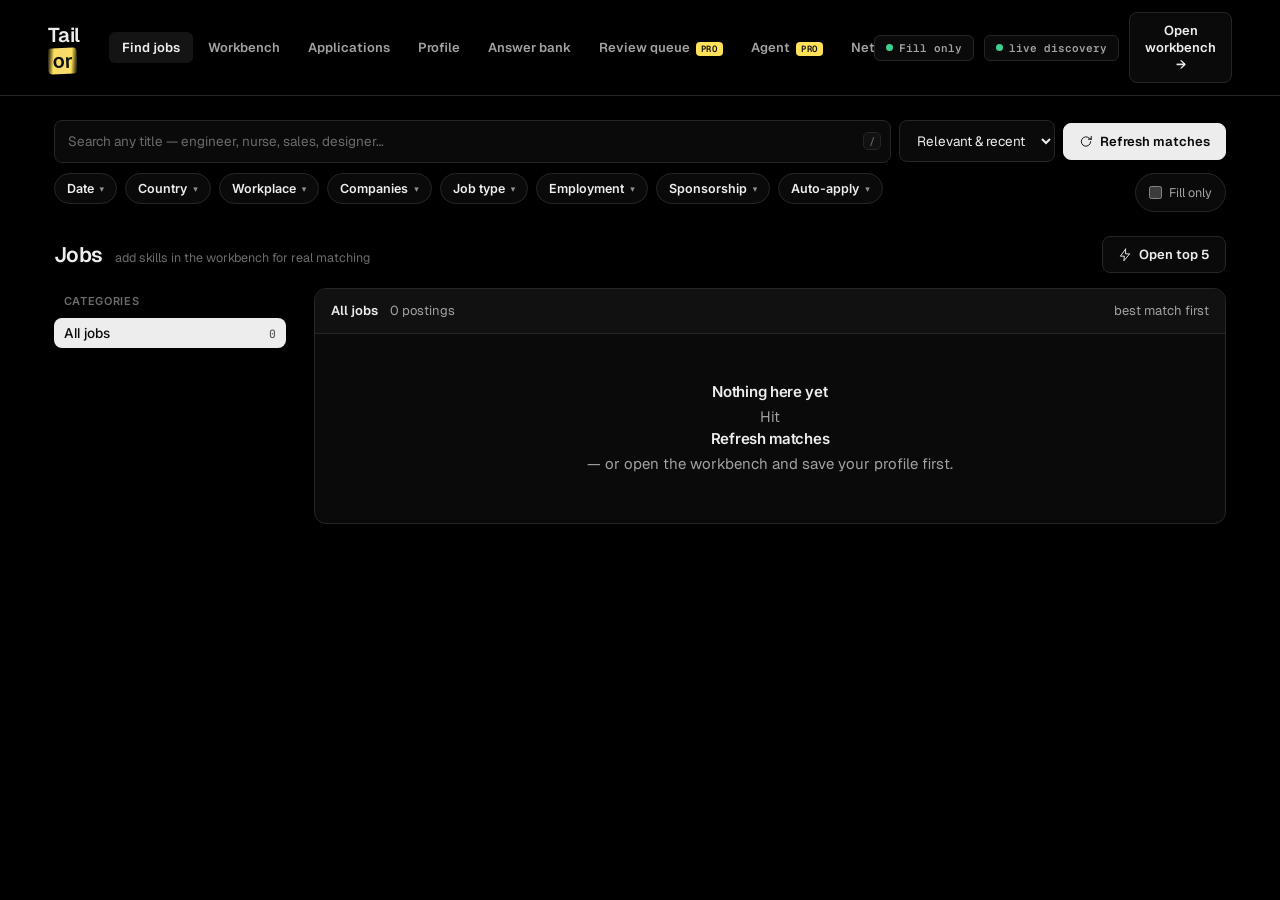
==== commit db7f9f2d: "feat(theme): Vercel-style dark mode across the site One stylesheet, theme.css, loaded last on both p" ====
--- a/dashboard.html
+++ b/dashboard.html
@@ -7,6 +7,8 @@
 <link rel="icon" href="[data-uri]">
 <link rel="preconnect" href="https://fonts.googleapis.com">
 <link href="https://fonts.googleapis.com/css2?family=Fraunces:opsz,wght@9..144,600;9..144,700&family=Inter:wght@400;500;600;700&family=JetBrains+Mono:wght@400;600&display=swap" rel="stylesheet">
+<link href="https://fonts.googleapis.com/css2?family=Geist:wght@400;500;600;700&family=Geist+Mono:wght@400;500;600&display=swap" rel="stylesheet">
+<meta name="color-scheme" content="dark">
 <style>
 :root{--shell:min(1700px,96vw);
   --bg:#f6f6f2;--card:#ffffff;--ink:#1a2420;--ink-soft:#5c6560;--ink-faint:#9aa39c;
@@ -319,6 +321,7 @@
 .nav button .pro{margin-left:6px}
 .jact.premium{border-color:var(--marker);background:#fffbe8}
 </style>
+<link rel="stylesheet" href="theme.css">
 </head>
 <body>
 
--- a/theme.css
+++ b/theme.css
@@ -0,0 +1,144 @@
+/* ── Tailor · Vercel-style dark theme ─────────────────────────────────────────
+   Loaded LAST on every page. One palette (near-black surfaces, hairline borders,
+   #ededed ink, white primary buttons, a single blue accent), one type family
+   (Geist / Geist Mono). The résumé sheet and printed output stay light. */
+:root{color-scheme:dark;
+  /* surfaces */
+  --bg:#000;--paper:#000;--card:#0a0a0a;--card-2:#111;--card-3:#1a1a1a;
+  --line:#262626;--line-soft:#1c1c1c;--hover:rgba(255,255,255,.06);
+  /* ink */
+  --ink:#ededed;--ink-soft:#a1a1a1;--ink-faint:#6b6b6b;
+  /* one accent (links, focus, active filters) + white primary */
+  --blue:#0072f5;--blue-soft:rgba(0,114,245,.16);--blue-ink:#52a8ff;
+  --primary:#ededed;--primary-deep:#fff;--primary-soft:rgba(255,255,255,.08);--primary-tint:#52a8ff;
+  --indigo:#0072f5;--indigo-deep:#0060d0;--accent:#0072f5;
+  --marker:#ffe15a;
+  /* semantic */
+  --exc:#3ecf8e;--exc-bg:rgba(62,207,142,.13);--exc-ring:#3ecf8e;
+  --str:#52a8ff;--str-bg:rgba(82,168,255,.13);--str-ring:#52a8ff;
+  --good:#f5a623;--good-bg:rgba(245,166,35,.13);--good-ring:#f5a623;
+  --fair:#ff6166;--fair-bg:rgba(255,97,102,.13);--fair-ring:#ff6166;
+  --gap:#ff6166;--gap-bg:rgba(255,97,102,.13);--warn:#f5a623;--warn-bg:rgba(245,166,35,.13);
+  --shadow:0 0 0 1px rgba(255,255,255,.04),0 16px 40px -20px rgba(0,0,0,.9);
+}
+html{background:#000}
+body{background:#000;color:var(--ink);font-family:"Geist","Inter",system-ui,-apple-system,sans-serif}
+button,input,select,textarea,.btn,.nav button,.pnav button,.jact,.tf-chip,.act-tab,.step,.tog{font-family:"Geist","Inter",system-ui,sans-serif}
+h1,h2,h3,.mark,.brand .mark,.auth-brand .mark,.act .co,.ag-tile .n,.ag-panel h3,.jc .title,.drawer .dh h3,.jli .jli-title,.jd-head h2,.ob-h1,.sechead h2,.section-head h2,.fd-empty b,.rl-you b
+  {font-family:"Geist","Inter",system-ui,sans-serif;font-weight:600;letter-spacing:-.02em}
+.stat,.kbd,.pro,.row .sc,.rail .n,.ag-le .t,.agr,.tbl th,.mono,.pv-eyebrow,.jd-sec h3,code,pre,.ring>b,.act-tab .n,.dtab .srcpill,.eyebrow,.rl-h
+  {font-family:"Geist Mono","JetBrains Mono",ui-monospace,monospace}
+::selection{background:rgba(0,114,245,.35);color:#fff}
+*{scrollbar-color:#333 transparent}
+::-webkit-scrollbar-thumb{background:#333;border:3px solid transparent;background-clip:content-box}
+a{color:var(--blue-ink)}
+svg.ic{stroke-width:1.6}
+
+/* ── chrome ─────────────────────────────────────────────────────────────── */
+.top,.topbar{background:rgba(0,0,0,.8);border-bottom:1px solid var(--line);backdrop-filter:saturate(180%) blur(12px)}
+.nav button,.pnav button,.pnav a{color:var(--ink-soft);border-radius:6px}
+.nav button:hover,.pnav button:hover,.pnav a:hover{color:var(--ink);background:var(--hover)}
+.nav button.on,.pnav button.on,.pnav a.on{background:var(--primary-soft);color:var(--ink)}
+.stat,.mstat{background:var(--card);border:1px solid var(--line);color:var(--ink-soft);border-radius:6px}
+.stat .dot{background:var(--exc)}
+.stat.asp.on{background:rgba(255,97,102,.12);border-color:rgba(255,97,102,.4);color:#ff6166}
+.brand .mark em,.mark em,.auth-brand .mark em{color:#111}
+
+/* ── controls: white primary, hairline secondary ────────────────────────── */
+.btn,.jact.tailor,.row .acts .jact,.ag-seg button,.act-tab,.tf-chip,.jobtabs-inner .jobtab,.disco-tog,.disco-preset button
+  {background:var(--card);color:var(--ink);border:1px solid var(--line);box-shadow:none}
+.btn:hover,.row .acts .jact:hover,.tf-chip:hover,.act-tab:hover{border-color:#444;background:var(--card-2);color:var(--ink)}
+.btn.accent,.btn.primary,.jact.apply,.row .acts .jact.apply,.act-tab.on,.ag-seg button.on,.rail .rl-d.on,.step.active,.jobtab.on,.jobtab.waopt.on,.toast
+  {background:#ededed;border-color:#ededed;color:#0a0a0a}
+.btn.accent:hover,.btn.primary:hover,.jact.apply:hover,.row .acts .jact.apply:hover{background:#fff;border-color:#fff;color:#000}
+.btn.ghost{background:transparent;border-color:transparent;color:var(--ink-soft)}
+.btn.ghost:hover{background:var(--hover);color:var(--ink)}
+.btn:disabled{opacity:.45}
+.jact.auto,.jact.premium,.row .acts .jact.premium{background:rgba(255,225,90,.06);border-color:rgba(255,225,90,.3);color:var(--ink)}
+.jact.done,.row .acts .jact.done{background:var(--exc-bg);border-color:transparent;color:var(--exc)}
+.step{background:var(--card);border-color:var(--line);color:var(--ink-soft)}
+.step .n{background:var(--card-3);color:var(--ink-soft)}
+.step.active .n{background:#0a0a0a;color:#ededed}
+.tf-chip.on{background:var(--blue);border-color:var(--blue);color:#fff}
+.tf-chip b{background:rgba(255,255,255,.22)}
+.tf-drop{background:var(--card);border-color:var(--line);box-shadow:0 12px 40px rgba(0,0,0,.7)}
+.tf-search{background:var(--card-2);color:var(--ink);border-color:var(--line)}
+.tf-opt{color:var(--ink)}.tf-opt:hover{background:var(--hover)}
+.tf-clear{color:var(--ink-faint)}.tf-clear:hover{color:var(--fair)}
+.in,input.in,textarea.in,select.in,.ag-fld input,.ag-fld select,.ag-fld textarea,.agp-body textarea,.qb-row input,.qb-row select,.qb-row textarea
+  {background:var(--card);color:var(--ink);border:1px solid var(--line)}
+.in::placeholder,input::placeholder,textarea::placeholder{color:var(--ink-faint)}
+.in:focus,input.in:focus,textarea.in:focus,select.in:focus{background:var(--card);border-color:#fff;box-shadow:0 0 0 1px #fff}
+.tog{background:var(--card);border-color:var(--line);color:var(--ink-soft)}
+.tog input{accent-color:#ededed}
+.kbd{background:var(--card-2);border-color:var(--line);color:var(--ink-faint)}
+.btn:focus-visible,.in:focus-visible,.jact:focus-visible,.rl-d:focus-visible,.rl-s:focus-visible{outline:2px solid #fff;outline-offset:2px}
+
+/* ── surfaces ───────────────────────────────────────────────────────────── */
+.panel,.card,.pcard,.ob-qcard,.act,.ag-tile,.ag-panel,.feed,.drawer,.rail .rl-you,.modal-card,.modal .box,#authBox,.jobs-detail,.jli,.jcard,.rq-card,.readout .cell,.resp,.exp-top,.rep,.disco-bar,.pv-identity,.agp-item
+  {background:var(--card);border-color:var(--line);box-shadow:none}
+.card{background:var(--card)}
+.feed .fd-h,.drawer .df,.agp-head{background:var(--card-2);border-color:var(--line)}
+.row{border-bottom-color:var(--line-soft)}
+.row:hover,.tbl tr:hover td,.jli:hover{background:var(--card-2)}
+.jli:hover{border-color:#444}
+.jli.active{border-color:var(--blue);background:var(--blue-soft)}
+.tbl th{color:var(--ink-faint);border-bottom:1px solid var(--line)}
+.tbl td{border-bottom-color:var(--line-soft)}
+.act-empty,.fd-empty{border-color:var(--line);color:var(--ink-soft)}
+.drawer{border-left-color:var(--line)}
+.drawer .dh{border-bottom-color:var(--line)}
+.drawer .dh .x{background:var(--card-2);border-color:var(--line);color:var(--ink-soft)}
+.drawer .db .desc{color:var(--ink-soft)}
+.drawer-bg{background:rgba(0,0,0,.6)}
+.rail .rl-d{color:var(--ink)}
+.rail .rl-d:hover,.rail .rl-s:hover{background:var(--hover);color:var(--ink)}
+.rail .rl-d.on .n{color:rgba(0,0,0,.6)}
+.rail .rl-s{color:var(--ink-soft)}
+.rail .rl-s.on{background:var(--blue-soft);color:var(--blue-ink)}
+.rail .rl-subs{border-left-color:var(--line)}
+.rail .rl-you span{color:var(--ink-soft)}
+.skel,.row.sk .b{background:linear-gradient(90deg,#111 25%,#1a1a1a 50%,#111 75%);background-size:200% 100%}
+.ag-log{border-color:var(--line)}.ag-le{border-bottom-color:var(--line-soft)}
+.ag-savebar{background:rgba(0,0,0,.85);border-top-color:var(--line)}
+.agr{background:var(--card-3);color:var(--ink-soft)}
+.shot-modal{background:rgba(0,0,0,.85)}
+code{background:var(--card-3);color:var(--blue-ink)}
+.trace code,.trace .tr-more pre,.dtab .srcpill{background:var(--card-3);color:var(--ink)}
+#authGate{background:radial-gradient(800px 500px at 50% -160px,rgba(0,114,245,.18),transparent 60%),rgba(0,0,0,.92)}
+.disco-hero{background:linear-gradient(135deg,rgba(0,114,245,.12),transparent 60%);border-color:rgba(0,114,245,.3)}
+.jd-tailored{background:var(--blue-soft);border-color:rgba(0,114,245,.35)}
+.editbar{background:var(--card);border-color:var(--line)}
+.readout-bar{background:var(--card-2)}
+
+/* ── pills, tags, badges ────────────────────────────────────────────────── */
+.row .pill,.qlabel{background:transparent;border-color:var(--line);color:var(--ink-soft)}
+.row .pill.cat{background:var(--card-3);border-color:transparent;color:var(--ink-soft)}
+.row .pill.auto{background:var(--exc-bg);border-color:transparent;color:var(--exc)}
+.row .pill.hit,.tag.hit{background:var(--exc-bg);color:var(--exc)}
+.row .pill.new{background:var(--marker);color:#111}
+.tag,.chips .chip,.pill.neutral{background:var(--card-3);color:var(--ink-soft)}
+.tag.rem{background:var(--str-bg);color:var(--str)}
+.tag.sp-no{background:var(--fair-bg);color:var(--fair)}
+.tag.sp-yes{background:var(--exc-bg);color:var(--exc)}
+.tag.ap-auto{background:var(--exc-bg);color:var(--exc)}
+.tag.ap-assist,.act .miss .tag,.drawer .tag.miss{background:var(--good-bg);color:var(--good)}
+.tag.ap-manual{background:var(--card-3);color:var(--ink-faint)}
+.bdg.good{background:var(--exc-bg);color:var(--exc)}
+.bdg.info{background:var(--str-bg);color:var(--str)}
+.bdg.warn{background:var(--good-bg);color:var(--good)}
+.bdg.bad{background:var(--fair-bg);color:var(--fair)}
+.bdg.neutral{background:var(--card-3);color:var(--ink-soft)}
+.pro{background:var(--marker);color:#111}
+.jc{background:var(--card);border-color:var(--line)}
+.jc.t-exc{background:var(--card)}.jc.t-str{background:var(--card)}.jc.t-good{background:var(--card)}.jc.t-fair{background:var(--card)}
+.jc .jfoot{border-top-color:var(--line-soft)}
+.ring>i::after{background:var(--card)}
+.ring>i{background:conic-gradient(var(--c) calc(var(--p)*3.6deg),rgba(255,255,255,.1) 0)}
+.ag-tile.good .n{color:var(--exc)}.ag-tile.info .n{color:var(--str)}.ag-tile.warn .n{color:var(--good)}.ag-tile.bad .n{color:var(--fair)}
+.jtag.rem{color:var(--str)}
+.live-tog{border-color:var(--line)!important}
+
+/* ── the résumé is paper: stays light on screen and in print ────────────── */
+.resume{background:#fff;color:#111;box-shadow:0 0 0 1px rgba(255,255,255,.08),0 24px 70px -24px rgba(0,0,0,.9)}
+@media print{html,body{background:#fff;color:#000}}
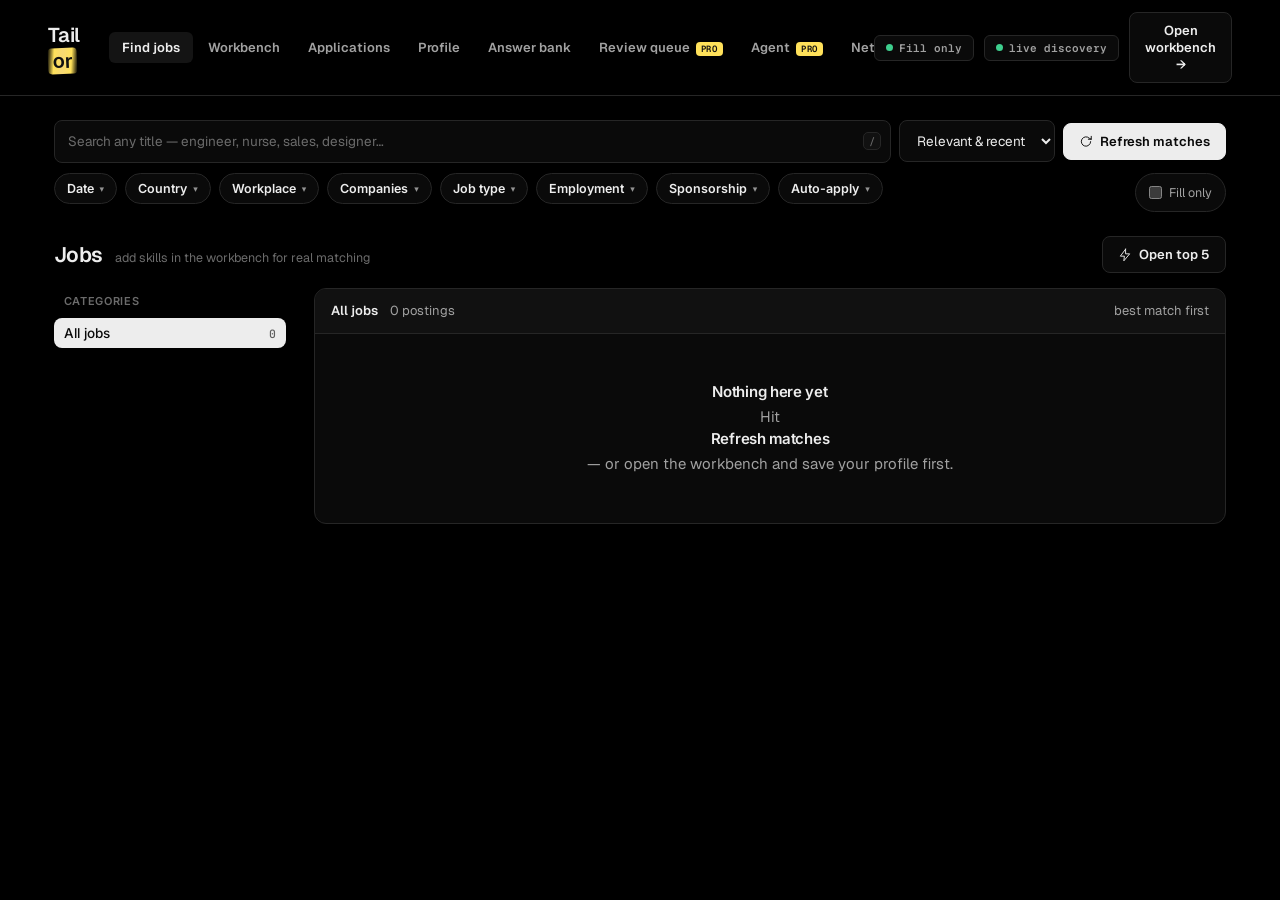
==== commit 319607e5: "feat(workbench): a posting opens as a page; credits (25 to start, tailor 5 / analyze 3) Clicking a j" ====
--- a/dashboard.html
+++ b/dashboard.html
@@ -295,26 +295,6 @@
 .row.sk{pointer-events:none;animation:none}
 .row.sk .b{height:12px;border-radius:4px;background:linear-gradient(90deg,#efefe9 25%,#f6f6f0 50%,#efefe9 75%);background-size:200% 100%;animation:sh 1.1s linear infinite}
 @keyframes sh{to{background-position:-200% 0}}
-/* job detail drawer */
-.drawer-bg{position:fixed;inset:0;background:rgba(26,36,32,.28);z-index:300;opacity:0;pointer-events:none;transition:opacity .18s}
-.drawer-bg.on{opacity:1;pointer-events:auto}
-.drawer{position:fixed;top:0;right:0;bottom:0;width:min(640px,94vw);background:#fff;border-left:1px solid var(--line);z-index:301;
-  transform:translateX(102%);transition:transform .22s cubic-bezier(.2,.8,.2,1);display:flex;flex-direction:column}
-.drawer.on{transform:none}
-.drawer .dh{padding:18px 22px 14px;border-bottom:1px solid var(--line);display:flex;gap:12px;align-items:flex-start}
-.drawer .dh h3{font:600 19px "Fraunces",serif;letter-spacing:-.01em;line-height:1.25;margin:0}
-.drawer .dh .x{margin-left:auto;border:1px solid var(--line);background:#fff;border-radius:8px;width:30px;height:30px;cursor:pointer;font-size:16px;line-height:1;color:var(--ink-soft);flex:0 0 auto}
-.drawer .dm{display:flex;flex-wrap:wrap;gap:8px;align-items:center;font-size:12.5px;color:var(--ink-soft);margin-top:6px}
-.drawer .db{padding:18px 22px;overflow:auto;flex:1;font-size:13.5px;line-height:1.6;color:var(--ink)}
-.drawer .db h4{font:600 11px "Inter";letter-spacing:.06em;text-transform:uppercase;color:var(--ink-faint);margin:0 0 8px}
-.drawer .db .sec{margin-bottom:20px}
-.drawer .db .desc{white-space:pre-wrap;color:var(--ink-soft)}
-.drawer .kv{display:grid;grid-template-columns:1fr 1fr;gap:10px 18px}
-.drawer .kv div{font-size:12.5px;color:var(--ink-soft)}.drawer .kv b{display:block;color:var(--ink);font-weight:600;font-size:13.5px}
-.drawer .df{padding:14px 22px;border-top:1px solid var(--line);display:flex;gap:8px;align-items:center;background:#fafaf7}
-.drawer .df .sc{margin-right:auto;font:600 14px "JetBrains Mono",ui-monospace,monospace}
-.drawer .tags{display:flex;flex-wrap:wrap;gap:5px}
-.drawer .tag.miss{background:#fbeede;color:#9a6a1a}
 .row{cursor:pointer}.row .t a{position:relative;z-index:1}
 /* premium features stay visible — labelled, never hidden */
 .pro{font:600 9px "JetBrains Mono",ui-monospace,monospace;letter-spacing:.08em;padding:1px 5px;border-radius:4px;background:var(--marker);color:#1a2420;vertical-align:middle;margin-left:4px}
@@ -359,8 +339,6 @@
       <section class="feed" id="feed"><div class="fd-empty">Loading…</div></section>
     </div>
     <div id="cards" style="display:none"></div>
-    <div class="drawer-bg" id="drawerBg" onclick="closeJob()"></div>
-    <aside class="drawer" id="drawer" aria-label="Job details"></aside>
 
     <style>
     .act-tabs{display:flex;gap:7px;flex-wrap:wrap;margin:2px 0 14px}
@@ -838,47 +816,20 @@
 function plainDesc(raw){let t=String(raw||"");const ta=document.createElement("textarea");
   for(let i=0;i<2;i++){ta.innerHTML=t;t=ta.value;t=t.replace(/<br\s*\/?>/gi,"\n").replace(/<\/(p|div|li|h\d|tr)>/gi,"\n").replace(/<li[^>]*>/gi,"• ").replace(/<[^>]+>/g," ");}
   return t.replace(/\u00a0/g," ").replace(/[ \t]+/g," ").replace(/[ \t]*\n[ \t]*/g,"\n").replace(/\n{3,}/g,"\n\n").trim();}
-let DRAWER_URL=null;
-function openJob(url){const j=findJob(url);if(!j)return;DRAWER_URL=url;const p=profile();
-  const hay=((j.title||"")+" "+(j.desc||"")).toLowerCase();
-  const anon=!canUse();const hit=anon?[]:p.skills.filter(s=>hay.includes(s.toLowerCase()));
-  const named=(j.skills||[]).filter(Boolean);const miss=named.filter(s=>!p.skills.some(x=>x.toLowerCase()===String(s).toLowerCase())).slice(0,12);
-  const [tc,tl]=tier(j.score);const st=STATE[j.url];const sp=(j.sponsor||j.sponsorship);
-  const desc=plainDesc(j.desc);
-  $("drawer").innerHTML=`
-    <div class="dh"><div style="min-width:0"><h3>${esc(j.title)}</h3>
-      <div class="dm"><span class="ava" style="background:${avaCol(j.company)}">${esc(initials(j.company))}</span><span>${esc(coName(j.company))}</span>
-        ${j.location?`<span>·</span><span>${esc(j.location)}</span>`:""}${ago(j.date||j.posted_at)?`<span>·</span><span>${ago(j.date||j.posted_at)}</span>`:""}
-        ${j.category?`<span class="pill cat" style="font:500 11px Inter;padding:2px 7px;border-radius:6px;background:rgba(0,0,0,.05)">${esc(j.category)}${j.subcategory&&j.subcategory!=="Other"?" › "+esc(j.subcategory):""}</span>`:""}</div></div>
-      <button class="x" onclick="closeJob()" title="Close (Esc)">×</button></div>
-    <div class="db">
-      <div class="sec kv">
-        ${anon?`<div>Posted<b>${ago(j.date||j.posted_at)||"recently"}</b></div>`:`<div>Match<b class="t-${tc}" style="color:var(--${tc})">${j.score}% · ${tl}</b></div>`}
-        <div>Apply route<b>${j.applyability==="auto"?"⚡ Agent can fill this form":j.applyability==="assist"?"Agent fills, you finish":"Manual — opens the posting"}</b></div>
-        <div>Work setup<b>${j.remote?"Remote":"On-site / hybrid"}${j.employment_type?" · "+esc(j.employment_type):""}</b></div>
-        <div>Sponsorship<b>${sp==="yes"?"Mentions sponsorship":sp==="no"?"No sponsorship":"Not stated"}</b></div>
-      </div>
-      ${hit.length?`<div class="sec"><h4>You match</h4><div class="tags">${hit.map(x=>`<span class="tag hit">${esc(x)}</span>`).join("")}</div></div>`:""}
-      ${miss.length&&!anon?`<div class="sec"><h4>They also name — not on your profile</h4><div class="tags">${miss.map(x=>`<span class="tag miss">${esc(x)}</span>`).join("")}</div></div>`:""}
-      <div class="sec"><h4>Description</h4><div class="desc" id="drawerDesc">${desc?esc(desc):"<i>Loading description…</i>"}</div></div>
-    </div>
-    <div class="df"><span class="sc t-${tc}" style="color:var(--${tc})">${anon?"":j.score+"%"}</span>
-      <button class="btn" onclick="passJob('${esc(j.url)}');closeJob()">Pass</button>
-      <button class="btn" onclick="tailorJob('${esc(j.url)}')">Tailor résumé</button>
-      <button class="btn" onclick="autoApply('${esc(j.url)}',this)" title="Premium — the agent fills and submits the application for you">⚡ Auto-apply<span class="pro">PRO</span></button>
-      ${st&&st.status==="submitted"?'<button class="btn" disabled>✓ Applied</button>':`<button class="btn accent" onclick="applyJob('${esc(j.url)}')">Apply ↗</button>`}
-    </div>`;
-  $("drawer").classList.add("on");$("drawerBg").classList.add("on");
-  if(!desc&&j.id)fetch("/api/job?id="+encodeURIComponent(j.id),{headers:authHeaders()}).then(x=>x.json()).then(r=>{
-    if(DRAWER_URL!==url)return;                      // user moved on to another posting
-    const el=$("drawerDesc");if(!el)return;
-    const d=r.ok?plainDesc(r.job.description):"";
-    j.desc=d;el.innerHTML=d?esc(d):"<i>No description captured for this posting — open it to read.</i>";
-    if(d&&r.job.compensation){el.insertAdjacentHTML("beforebegin",`<div style="margin-bottom:10px;font-size:12.5px;color:var(--ink-soft)">Compensation: <b style="color:var(--ink)">${esc(r.job.compensation)}</b></div>`);}
-  }).catch(()=>{const el=$("drawerDesc");if(el)el.innerHTML="<i>Couldn't load the description — open the posting.</i>";});}
-function closeJob(){DRAWER_URL=null;$("drawer").classList.remove("on");$("drawerBg").classList.remove("on");}
+/* Clicking a posting opens it in the workbench: the full description, a free read of the
+   role, and the paid actions (Tailor 5 · Analyze 3). The description isn't in the list
+   payload, so fetch it first. */
+async function goJob(url){
+  const j=findJob(url);if(!j)return;
+  let desc=j.desc||"";
+  if(!desc&&j.id){try{const r=await fetch("/api/job?id="+encodeURIComponent(j.id),{headers:authHeaders()}).then(x=>x.json());if(r&&r.ok)desc=plainDesc(r.job.description);}catch(e){}}
+  const h={url:j.url,id:j.id,title:j.title,company:coName(j.company),company_slug:j.company,location:j.location||"",desc:desc,
+    posted_at:j.date||j.posted_at||"",category:j.category||"",subcategory:j.subcategory||"",remote:!!j.remote,
+    sponsorship:j.sponsor||j.sponsorship||"",applyability:j.applyability||"",employment_type:j.employment_type||""};
+  try{localStorage.setItem("tailor_handoff",JSON.stringify(h));}catch(e){}
+  location.href="index.html?tailor=1";
+}
 document.addEventListener("keydown",e=>{
-  if(e.key==="Escape"&&DRAWER_URL)closeJob();
   if(e.key==="/"&&!/input|textarea|select/i.test((e.target||{}).tagName||"")){e.preventDefault();const q=$("fQ");if(q){q.focus();q.select();}}
 });
 function boardMore(){BOARD.page+=1;refresh();}
@@ -941,7 +892,7 @@
     const [tc,tl]=tier(j.score);const sp=(j.sponsor||j.sponsorship);
     const hay=((j.title||"")+" "+(j.desc||"")).toLowerCase();const hits=anon?[]:p.skills.filter(s=>hay.includes(s.toLowerCase())).slice(0,3);
     const st=STATE[j.url];const when=ago(j.date||j.posted_at);
-    return `<div class="row" onclick="openJob('${esc(j.url)}')">
+    return `<div class="row" onclick="goJob('${esc(j.url)}')">
       <div class="t">
         <a href="${esc(j.url)}" target="_blank" rel="noopener" title="${esc(j.title)}" onclick="event.stopPropagation()">${esc(j.title)}</a>
         <div class="m"><span class="ava" style="background:${avaCol(j.company)}">${esc(initials(j.company))}</span>
@@ -1122,12 +1073,7 @@
 }
 loadPlan();
 function standingFor(){try{const d=JSON.parse(localStorage.getItem("tailor_ollama")||"{}");const s=d.state||{};return Object.assign({},s.standing||{});}catch(e){return {};}}
-function tailorJob(url){
-  const j=JOBS.find(x=>x.url===url);if(!j){toast("Job not found");return;}
-  const h={url:j.url,title:j.title,company:j.company,location:j.location||"",desc:j.desc||j.description||""};
-  try{localStorage.setItem("tailor_handoff",JSON.stringify(h));}catch(e){}
-  location.href="index.html?tailor=1";
-}
+function tailorJob(url){return goJob(url);}
 async function autoApply(url,btn){
   if(!canUse())return requireLogin("dashboard.html");
   const j=JOBS.find(x=>x.url===url)||{url};const label=(j.title||"")+" · "+(j.company||"");
@@ -1476,7 +1422,7 @@
   }catch(e){toast("Couldn't save — "+e.message);}
   b.disabled=false; b.textContent="Save answers";
 }
-window.boardGo=boardGo;window.coName=coName;window.search=search;window.searchSoon=searchSoon;window.openJob=openJob;window.closeJob=closeJob;window.boardMore=boardMore;window.openAnswerBank=openAnswerBank;window.closeAnswerBank=closeAnswerBank;window.saveAnswerBank=saveAnswerBank;
+window.boardGo=boardGo;window.coName=coName;window.search=search;window.searchSoon=searchSoon;window.goJob=goJob;window.boardMore=boardMore;window.openAnswerBank=openAnswerBank;window.closeAnswerBank=closeAnswerBank;window.saveAnswerBank=saveAnswerBank;
 </script>
 
 </body>
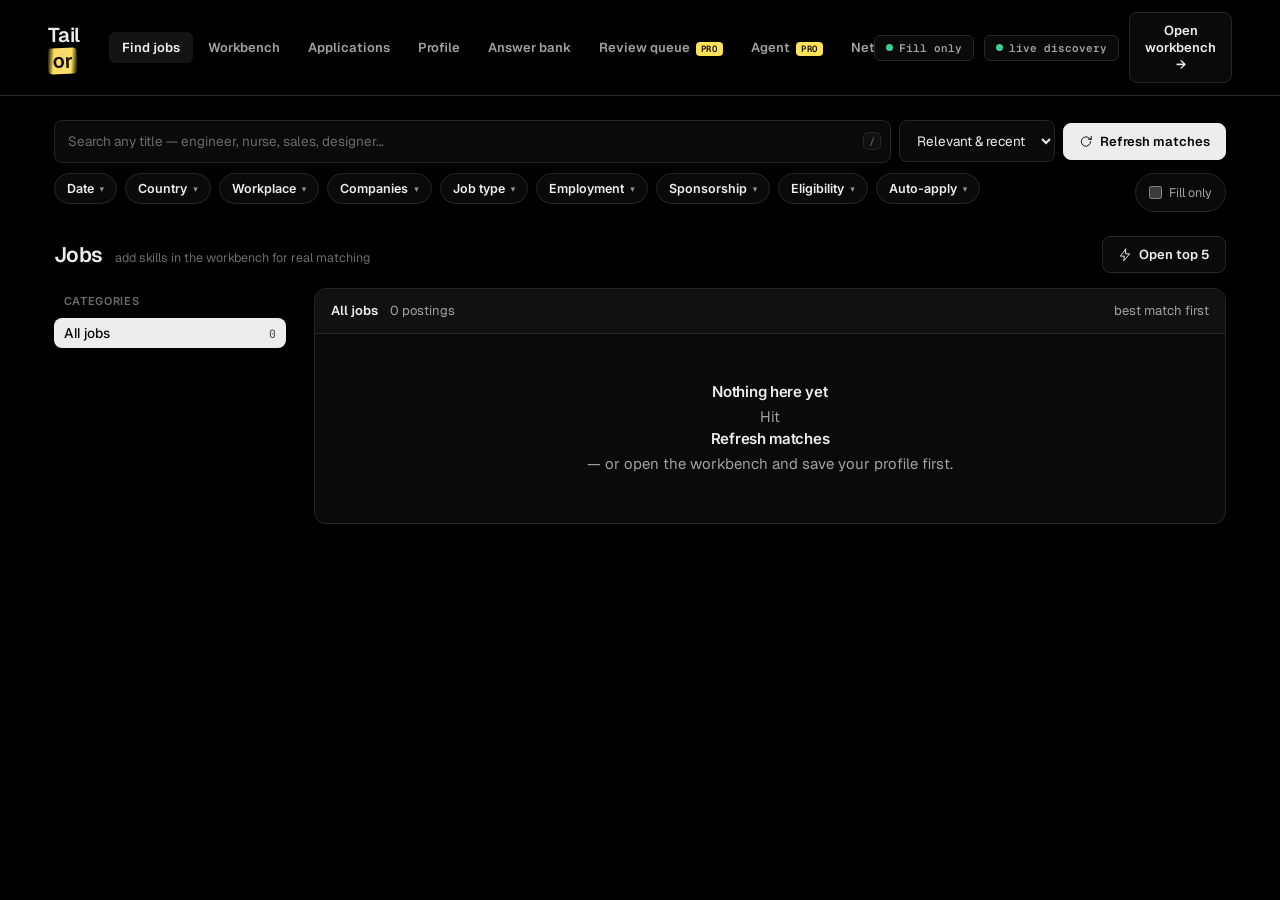
==== commit 62c0bfbc: "feat(find-jobs): company marks, eligibility (US citizenship / clearance / ITAR) filter, pay pills, r" ====
--- a/dashboard.html
+++ b/dashboard.html
@@ -236,15 +236,22 @@
   font-size:13px;color:var(--ink-soft);background:#fafaf7}
 .feed .fd-h b{color:var(--ink);font-weight:600}
 .feed .fd-h .right{margin-left:auto;display:flex;gap:8px;align-items:center}
-.row{display:grid;grid-template-columns:1fr auto;gap:16px;padding:14px 16px;border-bottom:1px solid var(--line-soft);
+.row{display:grid;grid-template-columns:1fr auto;gap:16px;padding:16px 18px;border-bottom:1px solid var(--line-soft);
   align-items:center;transition:background .12s;animation:up .25s ease both}
 .row:last-child{border-bottom:0}
 .row:hover{background:#fafaf7}
-.row .t{display:flex;flex-direction:column;gap:4px;min-width:0}
-.row .t a{font:600 14.5px "Inter";color:var(--ink);text-decoration:none;line-height:1.3;overflow:hidden;text-overflow:ellipsis;white-space:nowrap}
+.row .t{display:flex;flex-direction:column;gap:7px;min-width:0}
+.row .t a{font:600 15.5px "Geist","Inter",sans-serif;letter-spacing:-.01em;color:var(--ink);text-decoration:none;line-height:1.3;overflow:hidden;text-overflow:ellipsis;white-space:nowrap}
 .row .t a:hover{text-decoration:underline}
-.row .m{display:flex;align-items:center;gap:8px;font-size:12.5px;color:var(--ink-soft);flex-wrap:wrap}
-.row .m .ava{width:18px;height:18px;border-radius:5px;font-size:9px}
+.row .m{display:flex;align-items:center;gap:8px;font-size:13px;color:var(--ink-soft);flex-wrap:wrap}
+.row .m .ava{width:22px;height:22px;border-radius:6px;font-size:9px;position:relative;overflow:hidden;flex:0 0 auto}
+.row .m .ava .logo{position:absolute;inset:0;width:100%;height:100%;object-fit:contain;background:#fff;border-radius:6px;opacity:0;transition:opacity .15s}
+.row .m .ava .logo.ok{opacity:1}
+.row .m .co{font-weight:600;color:var(--ink)}
+.row .pill.ok{color:var(--exc);border-color:transparent;background:var(--exc-bg)}
+.row .pill.warn{color:var(--good);border-color:transparent;background:var(--good-bg)}
+.row .pill.bad{color:var(--fair);border-color:transparent;background:var(--fair-bg)}
+.row .pill.pay{color:var(--ink);border-color:var(--line);font-family:"Geist Mono","JetBrains Mono",monospace}
 .row .m .sep{color:var(--line);margin:0 -2px}
 .row .pill{font:500 11px "Inter";padding:2px 7px;border-radius:6px;border:1px solid var(--line);color:var(--ink-soft);background:#fff;white-space:nowrap}
 .row .pill.cat{border-color:transparent;background:rgba(0,0,0,.05)}
@@ -864,8 +871,15 @@
   $("rail").innerHTML=h;
 }
 const fmtN=n=>(n==null?"":Number(n).toLocaleString("en-US"));
+function shortPay(c){const m=String(c||"").match(/\$?\s?(\d{2,3}(?:,\d{3})?|\d{2,3}k)\s*(?:-|–|to)\s*\$?\s?(\d{2,3}(?:,\d{3})?|\d{2,3}k)/i);
+  const k=v=>{v=v.toLowerCase().replace(/,/g,"");return v.endsWith("k")?v:Math.round(+v/1000)+"k";};
+  return m?`$${k(m[1])}–${k(m[2])}`:String(c).slice(0,22);}
 /* "cloudflare" → "Cloudflare", "metropolitan-commercial-bank" → "Metropolitan Commercial Bank" */
 const BRANDS={openai:"OpenAI",gitlab:"GitLab",github:"GitHub",linkedin:"LinkedIn",paypal:"PayPal",doordash:"DoorDash",airbnb:"Airbnb",mongodb:"MongoDB",hashicorp:"HashiCorp",databricks:"Databricks",deepmind:"DeepMind",youtube:"YouTube",ebay:"eBay",iheartmedia:"iHeartMedia",snowflakecomputing:"Snowflake",servicenow:"ServiceNow",coinbase:"Coinbase",jpmorgan:"JPMorgan"};
+/* company mark: favicon from the guessed domain (DuckDuckGo's icon service 404s on unknown
+   domains, so the initials underneath stay visible), else initials */
+function coMark(slug){const dom=String(slug||"").toLowerCase().replace(/[^a-z0-9-]/g,"")+".com";
+  return `<span class="ava" style="background:${avaCol(slug)}">${esc(initials(slug))}<img class="logo" alt="" src="https://icons.duckduckgo.com/ip3/${dom}.ico" loading="lazy" onload="if(this.naturalWidth>16)this.classList.add('ok');else this.remove()" onerror="this.remove()"></span>`;}
 function coName(slug){const s=String(slug||"");if(!s)return"";if(BRANDS[s.toLowerCase()])return BRANDS[s.toLowerCase()];if(/[A-Z ]/.test(s))return s;
   return s.split(/[-_.]+/).map(w=>BRANDS[w]||(/^(ai|ml|hr|it|us|uk|llc|inc)$/.test(w)?w.toUpperCase():w.charAt(0).toUpperCase()+w.slice(1))).join(" ");}
 function scopeLine(){
@@ -895,11 +909,13 @@
     return `<div class="row" onclick="goJob('${esc(j.url)}')">
       <div class="t">
         <a href="${esc(j.url)}" target="_blank" rel="noopener" title="${esc(j.title)}" onclick="event.stopPropagation()">${esc(j.title)}</a>
-        <div class="m"><span class="ava" style="background:${avaCol(j.company)}">${esc(initials(j.company))}</span>
-          <span>${esc(coName(j.company))}</span>${j.location?`<span class="sep">·</span><span>${esc(j.location)}</span>`:""}${when?`<span class="sep">·</span><span>${when}</span>`:""}${isNew(j)&&!anon&&$("fSort")&&$("fSort").value!=="new"?`<span class="pill new">New</span>`:""}
+        <div class="m">${coMark(j.company)}
+          <span class="co">${esc(coName(j.company))}</span>${j.location?`<span class="sep">·</span><span>${esc(j.location)}</span>`:""}${when?`<span class="sep">·</span><span>${when}</span>`:""}${isNew(j)&&!anon&&$("fSort")&&$("fSort").value!=="new"?`<span class="pill new">New</span>`:""}
           ${j.subcategory&&j.subcategory!=="Other"?`<span class="pill cat">${esc(j.subcategory)}</span>`:""}
           ${j.applyability==="auto"?`<span class="pill auto">⚡ auto-apply</span>`:""}
-          ${j.remote?`<span class="pill">remote</span>`:""}${sp==="no"?`<span class="pill">no sponsorship</span>`:sp==="yes"?`<span class="pill">sponsors</span>`:""}
+          ${j.remote?`<span class="pill">remote</span>`:""}${sp==="no"?`<span class="pill warn">no sponsorship</span>`:sp==="yes"?`<span class="pill ok">sponsors visas</span>`:""}
+          ${(j.req&&j.req.citizen)?`<span class="pill bad" title="The posting requires US citizenship">US citizens only</span>`:""}${(j.req&&j.req.clearance)?`<span class="pill bad" title="Security clearance required">clearance · ${esc(j.req.clearance)}</span>`:""}${(j.req&&j.req.itar)?`<span class="pill warn" title="ITAR / export-controlled — US persons">ITAR</span>`:""}
+          ${j.compensation?`<span class="pill pay" title="${esc(j.compensation)}">${esc(shortPay(j.compensation))}</span>`:""}
           ${hits.map(x=>`<span class="pill hit">${esc(x)}</span>`).join("")}</div>
       </div>
       <div class="r">
